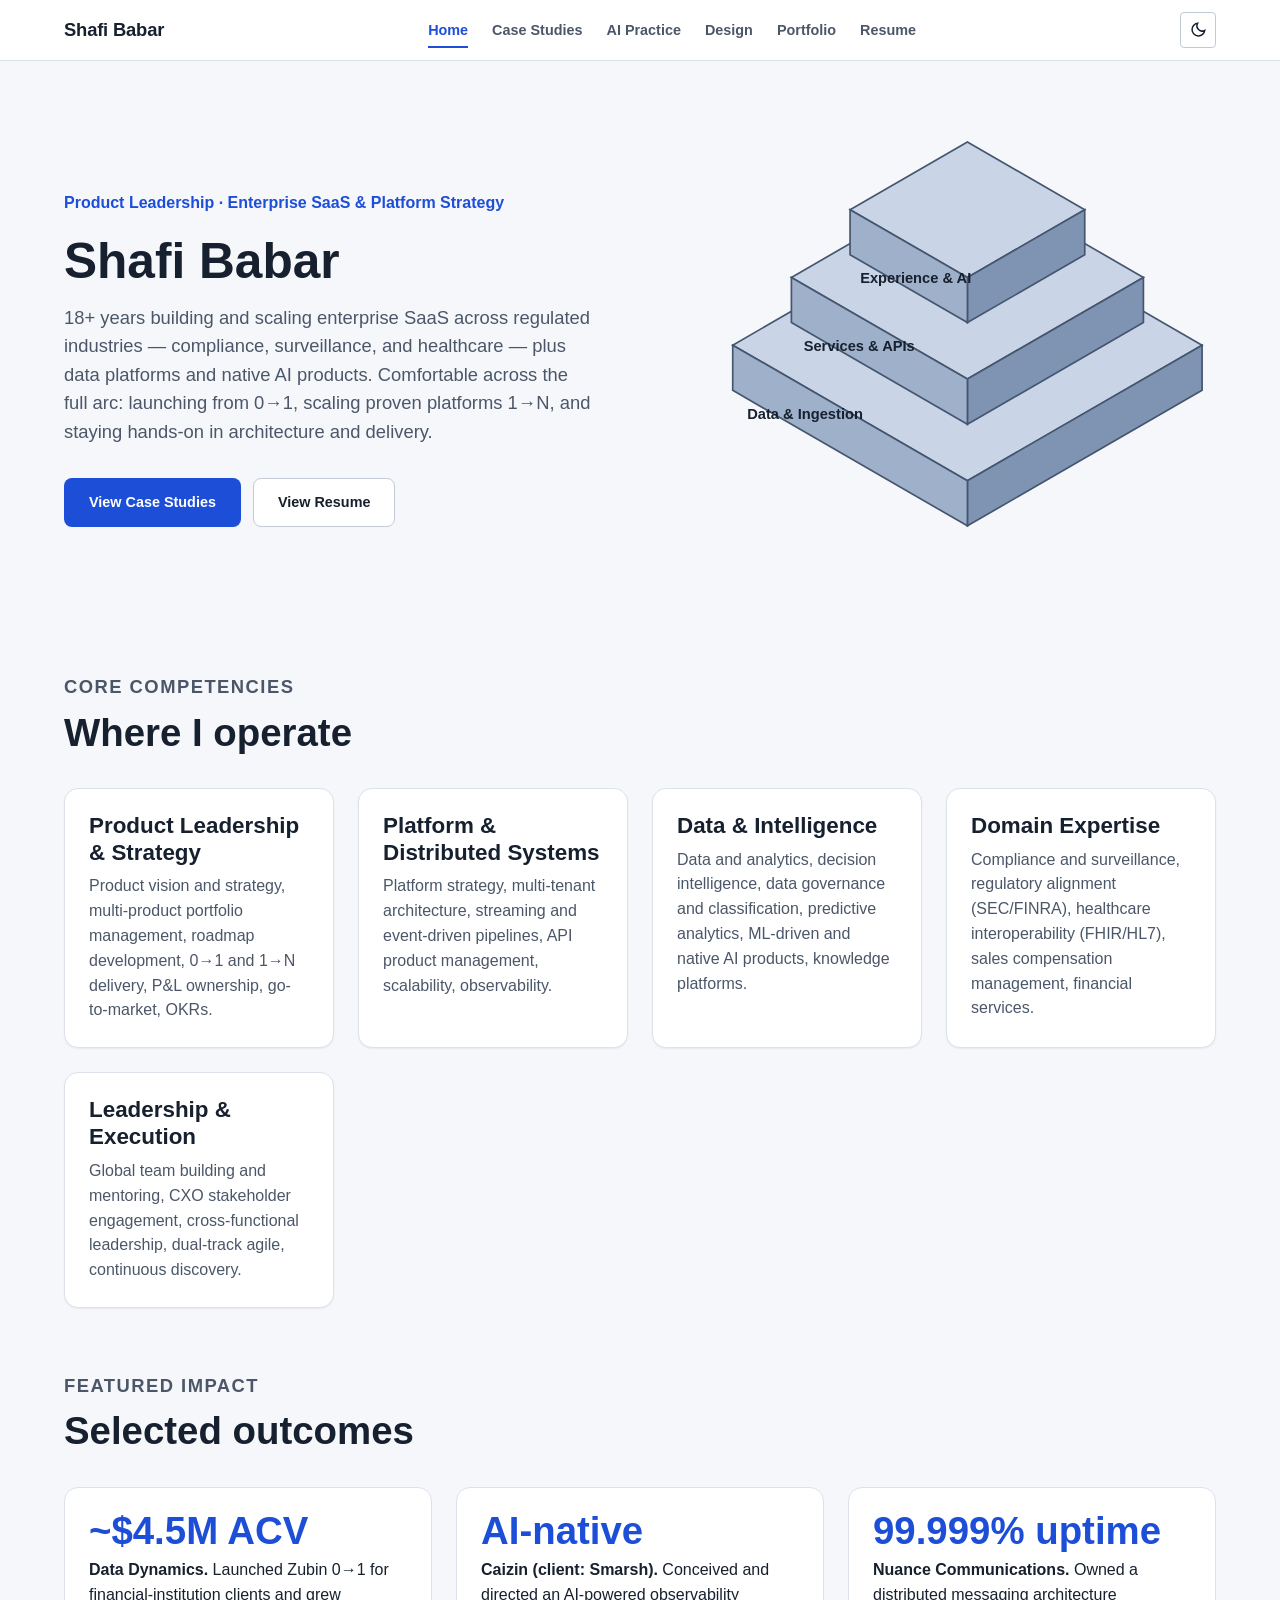
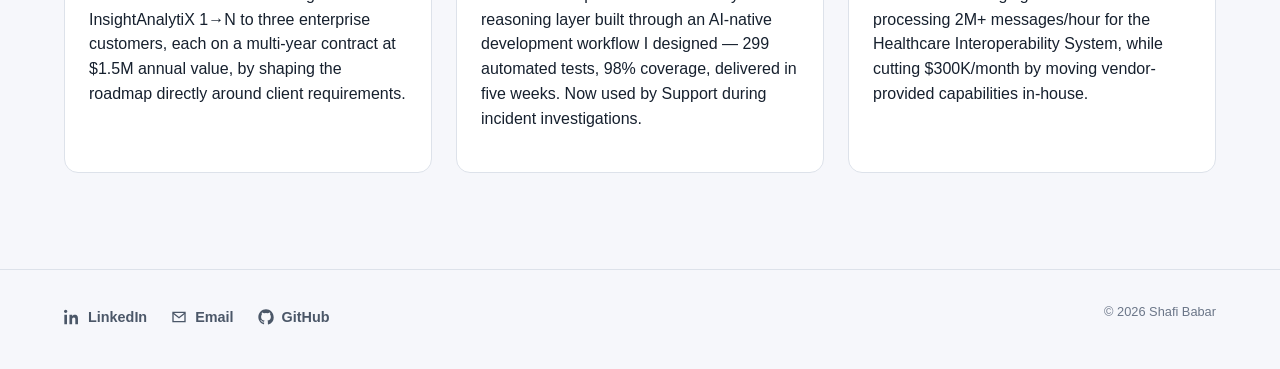
==== index.html @ 972bf708 "Add Phase 1: design system, isometric hero, Home, Resume Introduces the site's design tokens (light/" ====
<!DOCTYPE html>
<html lang="en">
<head>
<meta charset="UTF-8">
<meta name="viewport" content="width=device-width, initial-scale=1.0">
<title>Shafi Babar — Product Leadership, Enterprise SaaS &amp; Platform Strategy</title>
<meta name="description" content="Shafi Babar: product leader with 18+ years building and scaling enterprise SaaS across compliance, healthcare, and data platforms, including native AI product initiatives.">
<meta property="og:title" content="Shafi Babar — Product Leadership, Enterprise SaaS & Platform Strategy">
<meta property="og:description" content="18+ years building and scaling enterprise SaaS across regulated industries, data platforms, and native AI products.">
<meta property="og:type" content="website">
<link rel="icon" href="data:image/svg+xml,%3Csvg xmlns='http://www.w3.org/2000/svg' viewBox='0 0 32 32'%3E%3Cpolygon points='16,4 28,11 16,18 4,11' fill='%231d4ed8'/%3E%3Cpolygon points='4,17 16,24 16,31 4,24' fill='%231739a6'/%3E%3Cpolygon points='28,17 16,24 16,31 28,24' fill='%23163b8f'/%3E%3C/svg%3E">
<script>
(function(){try{var t=localStorage.getItem("theme");if(t){document.documentElement.setAttribute("data-theme",t);}}catch(e){}})();
</script>
<link rel="stylesheet" href="css/styles.css">
</head>
<body>
<a class="skip-link" href="#main">Skip to content</a>

<header class="site-header">
  <div class="container nav-bar">
    <a class="brand" href="index.html">Shafi Babar</a>
    <nav aria-label="Primary">
      <ul class="nav-links" data-nav-links>
        <li><a href="index.html">Home</a></li>
        <li><a href="pages/case-studies.html">Case Studies</a></li>
        <li><a href="pages/ai.html">AI Practice</a></li>
        <li><a href="pages/design.html">Design</a></li>
        <li><a href="pages/portfolio.html">Portfolio</a></li>
        <li><a href="pages/resume.html">Resume</a></li>
      </ul>
    </nav>
    <div class="nav-controls">
      <button type="button" class="theme-toggle" data-theme-toggle aria-pressed="false" aria-label="Toggle dark theme">
        <svg class="icon-moon" viewBox="0 0 24 24" fill="none" stroke="currentColor" stroke-width="2" aria-hidden="true"><path d="M21 12.5A8.5 8.5 0 1 1 11.5 3a7 7 0 0 0 9.5 9.5Z"/></svg>
        <svg class="icon-sun" viewBox="0 0 24 24" fill="none" stroke="currentColor" stroke-width="2" aria-hidden="true"><circle cx="12" cy="12" r="4"/><path d="M12 2v2M12 20v2M4.9 4.9l1.4 1.4M17.7 17.7l1.4 1.4M2 12h2M20 12h2M4.9 19.1l1.4-1.4M17.7 6.3l1.4-1.4"/></svg>
      </button>
      <button type="button" class="nav-toggle" data-nav-toggle aria-expanded="false" aria-controls="primary-nav" aria-label="Toggle navigation menu">
        <svg viewBox="0 0 24 24" width="20" height="20" fill="none" stroke="currentColor" stroke-width="2" aria-hidden="true"><path d="M3 6h18M3 12h18M3 18h18"/></svg>
      </button>
    </div>
  </div>
</header>

<main id="main">
  <section class="hero">
    <div class="container hero-grid">
      <div>
        <p class="hero-eyebrow">Product Leadership · Enterprise SaaS &amp; Platform Strategy</p>
        <h1>Shafi Babar</h1>
        <p class="hero-lede">18+ years building and scaling enterprise SaaS across regulated industries — compliance, surveillance, and healthcare — plus data platforms and native AI products. Comfortable across the full arc: launching from 0→1, scaling proven platforms 1→N, and staying hands-on in architecture and delivery.</p>
        <div class="btn-row">
          <a class="btn btn-primary" href="pages/case-studies.html">View Case Studies</a>
          <a class="btn btn-secondary" href="pages/resume.html">View Resume</a>
        </div>
      </div>
      <div data-iso-illustration>
        <svg class="iso-illustration" viewBox="-220 -115 440 365" role="img" aria-labelledby="hero-iso-title hero-iso-desc">
          <title id="hero-iso-title">Layered platform illustration</title>
          <desc id="hero-iso-desc">A conceptual three-layer platform stack: a data and ingestion layer at the base, a services and business-logic layer in the middle, and an experience and decision layer on top.</desc>

          <line class="iso-connector" x1="0" y1="40" x2="0" y2="60"></line>
          <line class="iso-connector" x1="0" y1="100" x2="0" y2="120"></line>

          <g class="iso-layer" tabindex="0" role="button" aria-label="Data and ingestion layer" data-desc="Data and ingestion — pipelines, storage, and governance that bring raw signals into the platform.">
            <polygon class="face face-top" points="0,-40 207.85,80 0,200 -207.85,80"></polygon>
            <polygon class="face face-right" points="207.85,120 0,240 0,200 207.85,80"></polygon>
            <polygon class="face face-left" points="-207.85,120 0,240 0,200 -207.85,80"></polygon>
            <text x="-195" y="145" text-anchor="start">Data &amp; Ingestion</text>
          </g>

          <g class="iso-layer" tabindex="0" role="button" aria-label="Services layer" data-desc="Domain services and APIs — the business logic, rules, and integrations that act on the data.">
            <polygon class="face face-top" points="0,-70 155.88,20 0,110 -155.88,20"></polygon>
            <polygon class="face face-right" points="155.88,60 0,150 0,110 155.88,20"></polygon>
            <polygon class="face face-left" points="-155.88,60 0,150 0,110 -155.88,20"></polygon>
            <text x="-145" y="85" text-anchor="start">Services &amp; APIs</text>
          </g>

          <g class="iso-layer" tabindex="0" role="button" aria-label="Experience and decision layer" data-desc="Experience and decision layer — dashboards, workflows, and AI-assisted reasoning surfaced to end users.">
            <polygon class="face face-top" points="0,-100 103.92,-40 0,20 -103.92,-40"></polygon>
            <polygon class="face face-right" points="103.92,0 0,60 0,20 103.92,-40"></polygon>
            <polygon class="face face-left" points="-103.92,0 0,60 0,20 -103.92,-40"></polygon>
            <text x="-95" y="25" text-anchor="start">Experience &amp; AI</text>
          </g>
        </svg>
        <p class="iso-caption" aria-live="polite"></p>
      </div>
    </div>
  </section>

  <section class="tight">
    <div class="container">
      <div class="section-heading reveal">
        <p class="eyebrow">Core Competencies</p>
        <h2>Where I operate</h2>
      </div>
      <div class="grid grid-3">
        <article class="card reveal">
          <h3>Product Leadership &amp; Strategy</h3>
          <p>Product vision and strategy, multi-product portfolio management, roadmap development, 0→1 and 1→N delivery, P&amp;L ownership, go-to-market, OKRs.</p>
        </article>
        <article class="card reveal">
          <h3>Platform &amp; Distributed Systems</h3>
          <p>Platform strategy, multi-tenant architecture, streaming and event-driven pipelines, API product management, scalability, observability.</p>
        </article>
        <article class="card reveal">
          <h3>Data &amp; Intelligence</h3>
          <p>Data and analytics, decision intelligence, data governance and classification, predictive analytics, ML-driven and native AI products, knowledge platforms.</p>
        </article>
        <article class="card reveal">
          <h3>Domain Expertise</h3>
          <p>Compliance and surveillance, regulatory alignment (SEC/FINRA), healthcare interoperability (FHIR/HL7), sales compensation management, financial services.</p>
        </article>
        <article class="card reveal">
          <h3>Leadership &amp; Execution</h3>
          <p>Global team building and mentoring, CXO stakeholder engagement, cross-functional leadership, dual-track agile, continuous discovery.</p>
        </article>
      </div>
    </div>
  </section>

  <section class="tight">
    <div class="container">
      <div class="section-heading reveal">
        <p class="eyebrow">Featured Impact</p>
        <h2>Selected outcomes</h2>
      </div>
      <div class="grid grid-3">
        <article class="stat-card reveal">
          <span class="stat-value">~$4.5M ACV</span>
          <p><strong>Data Dynamics.</strong> Launched Zubin 0→1 for financial-institution clients and grew InsightAnalytiX 1→N to three enterprise customers, each on a multi-year contract at $1.5M annual value, by shaping the roadmap directly around client requirements.</p>
        </article>
        <article class="stat-card reveal">
          <span class="stat-value">AI-native</span>
          <p><strong>Caizin (client: Smarsh).</strong> Conceived and directed an AI-powered observability reasoning layer built through an AI-native development workflow I designed — 299 automated tests, 98% coverage, delivered in five weeks. Now used by Support during incident investigations.</p>
        </article>
        <article class="stat-card reveal">
          <span class="stat-value">99.999% uptime</span>
          <p><strong>Nuance Communications.</strong> Owned a distributed messaging architecture processing 2M+ messages/hour for the Healthcare Interoperability System, while cutting $300K/month by moving vendor-provided capabilities in-house.</p>
        </article>
      </div>
    </div>
  </section>
</main>

<footer class="site-footer">
  <div class="container footer-inner">
    <ul class="footer-links">
      <li><a href="https://linkedin.com/in/shafibabar"><svg viewBox="0 0 24 24" fill="currentColor" aria-hidden="true"><path d="M4.98 3.5C4.98 4.88 3.87 6 2.5 6S0 4.88 0 3.5 1.12 1 2.5 1s2.48 1.12 2.48 2.5zM.5 8.75h4V23h-4V8.75zM8.5 8.75h3.83v1.95h.05c.53-1 1.84-2.06 3.79-2.06 4.05 0 4.8 2.67 4.8 6.14V23h-4v-6.7c0-1.6-.03-3.66-2.23-3.66-2.23 0-2.57 1.74-2.57 3.54V23h-4V8.75z"/></svg>LinkedIn</a></li>
      <li><a href="mailto:shafi.babar.work@gmail.com"><svg viewBox="0 0 24 24" fill="none" stroke="currentColor" stroke-width="2" aria-hidden="true"><path d="M3 5h18v14H3z"/><path d="m3 6 9 7 9-7"/></svg>Email</a></li>
      <li><a href="https://github.com/shafibabar"><svg viewBox="0 0 24 24" fill="currentColor" aria-hidden="true"><path d="M12 .5C5.73.5.5 5.73.5 12c0 5.1 3.29 9.4 7.86 10.93.58.1.79-.25.79-.56 0-.27-.01-1.16-.02-2.11-3.2.7-3.88-1.35-3.88-1.35-.52-1.33-1.28-1.68-1.28-1.68-1.04-.72.08-.7.08-.7 1.16.08 1.77 1.19 1.77 1.19 1.03 1.77 2.7 1.26 3.36.96.1-.75.4-1.26.73-1.55-2.55-.29-5.24-1.28-5.24-5.68 0-1.25.45-2.28 1.18-3.08-.12-.29-.51-1.46.11-3.04 0 0 .96-.31 3.15 1.18a10.9 10.9 0 0 1 5.74 0c2.19-1.49 3.15-1.18 3.15-1.18.62 1.58.23 2.75.11 3.04.74.8 1.18 1.83 1.18 3.08 0 4.41-2.69 5.38-5.25 5.67.41.36.78 1.08.78 2.17 0 1.57-.01 2.83-.01 3.22 0 .31.21.67.8.56A10.51 10.51 0 0 0 23.5 12c0-6.27-5.23-11.5-11.5-11.5z"/></svg>GitHub</a></li>
    </ul>
    <p class="footer-meta">© 2026 Shafi Babar</p>
  </div>
</footer>

<script src="js/main.js" defer></script>
<script src="js/visuals.js" defer></script>
</body>
</html>
---- css/styles.css ----
/* ==========================================================================
   Design tokens
   ========================================================================== */
:root {
  /* Type scale (modular, ~1.25) */
  --font-sans: -apple-system, BlinkMacSystemFont, "Segoe UI", Roboto, "Helvetica Neue", Arial, sans-serif;
  --font-mono: ui-monospace, SFMono-Regular, Menlo, Consolas, "Liberation Mono", monospace;
  --text-xs: 0.8rem;
  --text-sm: 0.9rem;
  --text-base: 1rem;
  --text-md: 1.15rem;
  --text-lg: 1.4rem;
  --text-xl: 1.85rem;
  --text-2xl: 2.4rem;
  --text-3xl: 3.1rem;
  --leading-tight: 1.2;
  --leading-normal: 1.55;
  --leading-relaxed: 1.7;

  /* Spacing scale */
  --space-1: 0.25rem;
  --space-2: 0.5rem;
  --space-3: 0.75rem;
  --space-4: 1rem;
  --space-5: 1.5rem;
  --space-6: 2rem;
  --space-7: 3rem;
  --space-8: 4rem;
  --space-9: 6rem;

  --radius-sm: 4px;
  --radius-md: 8px;
  --radius-lg: 14px;

  --shadow-sm: 0 1px 2px rgba(15, 23, 42, 0.06);
  --shadow-md: 0 4px 16px rgba(15, 23, 42, 0.08);
  --shadow-lg: 0 12px 32px rgba(15, 23, 42, 0.12);

  --transition-fast: 150ms ease;
  --transition-normal: 220ms ease;

  --content-max: 1200px;
  --prose-max: 70ch;

  /* Light theme (default) */
  --color-bg: #f6f7fb;
  --color-surface: #ffffff;
  --color-surface-raised: #ffffff;
  --color-text: #16202e;
  --color-text-muted: #4b5768;
  --color-text-faint: #6b7688;
  --color-border: #dde2ea;
  --color-border-strong: #c3cad6;
  --color-accent: #1d4ed8;
  --color-accent-hover: #1739a6;
  --color-accent-contrast: #ffffff;
  --color-accent-soft: #e8edfc;
  --color-focus: #1d4ed8;
  --color-tag-bg: #eef1f7;
  --color-tag-text: #364052;
  --color-callout-bg: #eef4ff;
  --color-callout-border: #b9cdf7;

  --iso-top: #c9d4e6;
  --iso-left: #9fb0cb;
  --iso-right: #7f93b3;
  --iso-stroke: #45566f;
  --iso-accent: #1d4ed8;
}

@media (prefers-color-scheme: dark) {
  :root:not([data-theme="light"]) {
    --color-bg: #0e1420;
    --color-surface: #151d2c;
    --color-surface-raised: #1a2436;
    --color-text: #e7ebf3;
    --color-text-muted: #aab4c8;
    --color-text-faint: #8792a8;
    --color-border: #2a3550;
    --color-border-strong: #3a4768;
    --color-accent: #6b93f5;
    --color-accent-hover: #8faaf7;
    --color-accent-contrast: #0e1420;
    --color-accent-soft: #1c2740;
    --color-focus: #8faaf7;
    --color-tag-bg: #202b42;
    --color-tag-text: #c4cee2;
    --color-callout-bg: #17233d;
    --color-callout-border: #33477a;

    --iso-top: #2d3a5c;
    --iso-left: #212c47;
    --iso-right: #19233a;
    --iso-stroke: #8fa3c7;
    --iso-accent: #6b93f5;
  }
}

:root[data-theme="dark"] {
  --color-bg: #0e1420;
  --color-surface: #151d2c;
  --color-surface-raised: #1a2436;
  --color-text: #e7ebf3;
  --color-text-muted: #aab4c8;
  --color-text-faint: #8792a8;
  --color-border: #2a3550;
  --color-border-strong: #3a4768;
  --color-accent: #6b93f5;
  --color-accent-hover: #8faaf7;
  --color-accent-contrast: #0e1420;
  --color-accent-soft: #1c2740;
  --color-focus: #8faaf7;
  --color-tag-bg: #202b42;
  --color-tag-text: #c4cee2;
  --color-callout-bg: #17233d;
  --color-callout-border: #33477a;

  --iso-top: #2d3a5c;
  --iso-left: #212c47;
  --iso-right: #19233a;
  --iso-stroke: #8fa3c7;
  --iso-accent: #6b93f5;
}

/* ==========================================================================
   Reset / base
   ========================================================================== */
*, *::before, *::after { box-sizing: border-box; }
html { -webkit-text-size-adjust: 100%; }
body {
  margin: 0;
  background: var(--color-bg);
  color: var(--color-text);
  font-family: var(--font-sans);
  font-size: var(--text-base);
  line-height: var(--leading-normal);
  transition: background-color var(--transition-normal), color var(--transition-normal);
}
img { max-width: 100%; display: block; }
a { color: var(--color-accent); }
a:hover { color: var(--color-accent-hover); }
h1, h2, h3, h4 { line-height: var(--leading-tight); margin: 0 0 var(--space-4); }
h1 { font-size: var(--text-3xl); }
h2 { font-size: var(--text-2xl); }
h3 { font-size: var(--text-lg); }
h4 { font-size: var(--text-md); }
p { margin: 0 0 var(--space-4); }
ul, ol { margin: 0 0 var(--space-4); padding-left: 1.25em; }
button { font-family: inherit; }

:focus-visible {
  outline: 3px solid var(--color-focus);
  outline-offset: 2px;
  border-radius: var(--radius-sm);
}

@media (prefers-reduced-motion: reduce) {
  *, *::before, *::after {
    animation-duration: 0.001ms !important;
    animation-iteration-count: 1 !important;
    transition-duration: 0.001ms !important;
    scroll-behavior: auto !important;
  }
}
html { scroll-behavior: smooth; }

.visually-hidden {
  position: absolute;
  width: 1px; height: 1px;
  padding: 0; margin: -1px;
  overflow: hidden;
  clip: rect(0, 0, 0, 0);
  white-space: nowrap;
  border: 0;
}

.skip-link {
  position: absolute;
  top: -50px;
  left: var(--space-4);
  background: var(--color-accent);
  color: var(--color-accent-contrast);
  padding: var(--space-2) var(--space-4);
  border-radius: var(--radius-sm);
  z-index: 100;
  transition: top var(--transition-fast);
}
.skip-link:focus { top: var(--space-3); }

/* ==========================================================================
   Layout
   ========================================================================== */
.container {
  max-width: var(--content-max);
  margin-inline: auto;
  padding-inline: var(--space-5);
}
.prose { max-width: var(--prose-max); }
section { padding-block: var(--space-8); }
section.tight { padding-block: var(--space-6); }

.grid { display: grid; gap: var(--space-5); }
.grid-2 { grid-template-columns: repeat(auto-fit, minmax(260px, 1fr)); }
.grid-3 { grid-template-columns: repeat(auto-fit, minmax(220px, 1fr)); }

.section-heading { max-width: var(--prose-max); margin-bottom: var(--space-6); }
.section-heading p { color: var(--color-text-muted); font-size: var(--text-md); }
.eyebrow {
  text-transform: uppercase;
  letter-spacing: 0.08em;
  font-size: var(--text-xs);
  font-weight: 700;
  color: var(--color-accent);
  margin: 0 0 var(--space-2);
}

/* ==========================================================================
   Header / nav
   ========================================================================== */
.site-header {
  position: sticky;
  top: 0;
  z-index: 50;
  background: color-mix(in srgb, var(--color-surface) 92%, transparent);
  backdrop-filter: blur(8px);
  border-bottom: 1px solid var(--color-border);
}
.nav-bar {
  display: flex;
  align-items: center;
  justify-content: space-between;
  padding-block: var(--space-3);
}
.brand {
  font-weight: 700;
  font-size: var(--text-md);
  color: var(--color-text);
  text-decoration: none;
  letter-spacing: -0.01em;
}
.brand:hover { color: var(--color-text); }
.nav-controls { display: flex; align-items: center; gap: var(--space-3); }

.nav-links {
  display: flex;
  gap: var(--space-5);
  list-style: none;
  margin: 0;
  padding: 0;
}
.nav-links a {
  color: var(--color-text-muted);
  text-decoration: none;
  font-size: var(--text-sm);
  font-weight: 600;
  padding-block: var(--space-2);
  border-bottom: 2px solid transparent;
  transition: color var(--transition-fast), border-color var(--transition-fast);
}
.nav-links a:hover { color: var(--color-text); }
.nav-links a[aria-current="page"] {
  color: var(--color-accent);
  border-bottom-color: var(--color-accent);
}

.nav-toggle {
  display: none;
  background: none;
  border: 1px solid var(--color-border-strong);
  border-radius: var(--radius-sm);
  padding: var(--space-2);
  cursor: pointer;
  color: var(--color-text);
}
.theme-toggle {
  background: none;
  border: 1px solid var(--color-border-strong);
  border-radius: var(--radius-sm);
  padding: var(--space-2);
  cursor: pointer;
  color: var(--color-text);
  display: inline-flex;
  align-items: center;
  justify-content: center;
  transition: background-color var(--transition-fast), border-color var(--transition-fast);
}
.theme-toggle:hover { background: var(--color-tag-bg); }
.theme-toggle svg { width: 18px; height: 18px; }
.theme-toggle .icon-sun { display: none; }
:root[data-theme="dark"] .theme-toggle .icon-moon { display: none; }
:root[data-theme="dark"] .theme-toggle .icon-sun { display: block; }
@media (prefers-color-scheme: dark) {
  :root:not([data-theme="light"]) .theme-toggle .icon-moon { display: none; }
  :root:not([data-theme="light"]) .theme-toggle .icon-sun { display: block; }
}

@media (max-width: 768px) {
  .nav-toggle { display: inline-flex; align-items: center; justify-content: center; }
  .nav-links {
    position: absolute;
    inset-inline: 0;
    top: 100%;
    flex-direction: column;
    background: var(--color-surface);
    border-bottom: 1px solid var(--color-border);
    padding: var(--space-4) var(--space-5);
    gap: var(--space-3);
    display: none;
  }
  .nav-links.is-open { display: flex; }
}

/* ==========================================================================
   Buttons
   ========================================================================== */
.btn {
  display: inline-flex;
  align-items: center;
  gap: var(--space-2);
  padding: var(--space-3) var(--space-5);
  border-radius: var(--radius-md);
  font-weight: 600;
  font-size: var(--text-sm);
  text-decoration: none;
  border: 1px solid transparent;
  cursor: pointer;
  transition: background-color var(--transition-fast), border-color var(--transition-fast), transform var(--transition-fast), box-shadow var(--transition-fast);
}
.btn:hover { transform: translateY(-1px); }
.btn-primary {
  background: var(--color-accent);
  color: var(--color-accent-contrast);
}
.btn-primary:hover { background: var(--color-accent-hover); color: var(--color-accent-contrast); box-shadow: var(--shadow-md); }
.btn-secondary {
  background: var(--color-surface);
  color: var(--color-text);
  border-color: var(--color-border-strong);
}
.btn-secondary:hover { background: var(--color-tag-bg); color: var(--color-text); }
.btn-row { display: flex; flex-wrap: wrap; gap: var(--space-3); }

/* ==========================================================================
   Cards, tags, callouts
   ========================================================================== */
.card {
  background: var(--color-surface);
  border: 1px solid var(--color-border);
  border-radius: var(--radius-lg);
  padding: var(--space-5);
  box-shadow: var(--shadow-sm);
  transition: transform var(--transition-normal), box-shadow var(--transition-normal), border-color var(--transition-normal);
}
.card:hover, .card:focus-within {
  transform: translateY(-3px);
  box-shadow: var(--shadow-lg);
  border-color: var(--color-border-strong);
}
.card h3 { margin-bottom: var(--space-2); }
.card p { color: var(--color-text-muted); margin-bottom: 0; }

.tag-row { display: flex; flex-wrap: wrap; gap: var(--space-2); margin-block: var(--space-3); }
.tag {
  display: inline-block;
  background: var(--color-tag-bg);
  color: var(--color-tag-text);
  font-size: var(--text-xs);
  font-weight: 600;
  padding: var(--space-1) var(--space-3);
  border-radius: 999px;
}

.callout {
  background: var(--color-callout-bg);
  border: 1px solid var(--color-callout-border);
  border-left: 4px solid var(--color-accent);
  border-radius: var(--radius-md);
  padding: var(--space-4) var(--space-5);
  margin-block: var(--space-5);
}
.callout p:last-child { margin-bottom: 0; }

.content-slot {
  border: 2px dashed var(--color-border-strong);
  border-radius: var(--radius-md);
  padding: var(--space-5);
  color: var(--color-text-faint);
  font-size: var(--text-sm);
  background: var(--color-tag-bg);
}
.content-slot strong { color: var(--color-text-muted); }

.stat-card {
  background: var(--color-surface);
  border: 1px solid var(--color-border);
  border-radius: var(--radius-lg);
  padding: var(--space-5);
  text-align: left;
}
.stat-card .stat-value {
  font-size: var(--text-2xl);
  font-weight: 800;
  color: var(--color-accent);
  display: block;
  line-height: 1;
  margin-bottom: var(--space-2);
}
.stat-card .stat-label { color: var(--color-text-muted); font-size: var(--text-sm); }

/* ==========================================================================
   Footer
   ========================================================================== */
.site-footer {
  border-top: 1px solid var(--color-border);
  padding-block: var(--space-6);
  margin-top: var(--space-8);
}
.footer-inner {
  display: flex;
  flex-wrap: wrap;
  justify-content: space-between;
  align-items: center;
  gap: var(--space-4);
}
.footer-links { display: flex; gap: var(--space-5); list-style: none; margin: 0; padding: 0; }
.footer-links a {
  color: var(--color-text-muted);
  text-decoration: none;
  font-size: var(--text-sm);
  font-weight: 600;
  display: inline-flex;
  align-items: center;
  gap: var(--space-2);
}
.footer-links a:hover { color: var(--color-accent); }
.footer-links svg { width: 16px; height: 16px; }
.footer-meta { color: var(--color-text-faint); font-size: var(--text-xs); }

/* ==========================================================================
   Isometric illustrations
   ========================================================================== */
.iso-illustration { width: 100%; height: auto; }
.iso-layer { cursor: pointer; transition: transform var(--transition-normal); }
.iso-layer .face { transition: filter var(--transition-normal), opacity var(--transition-normal); }
.iso-layer .face-top { fill: var(--iso-top); stroke: var(--iso-stroke); stroke-width: 1.5; }
.iso-layer .face-left { fill: var(--iso-left); stroke: var(--iso-stroke); stroke-width: 1.5; }
.iso-layer .face-right { fill: var(--iso-right); stroke: var(--iso-stroke); stroke-width: 1.5; }
.iso-layer text {
  fill: var(--color-text);
  font-family: var(--font-sans);
  font-size: 13px;
  font-weight: 700;
}
.iso-layer.is-active { transform: translateY(-6px); }
.iso-layer.is-active .face { filter: brightness(1.08); }
.iso-layer:focus { outline: none; }
.iso-layer:focus .face-top { stroke: var(--color-focus); stroke-width: 2.5; }
@media (prefers-reduced-motion: reduce) {
  .iso-layer { transition: none; }
  .iso-layer.is-active { transform: none; }
}
.iso-caption {
  min-height: 1.4em;
  color: var(--color-text-muted);
  font-size: var(--text-sm);
  margin-top: var(--space-3);
}
.iso-connector { stroke: var(--iso-stroke); stroke-width: 2; opacity: 0.6; }

/* ==========================================================================
   Scroll reveal
   ========================================================================== */
.reveal {
  opacity: 0;
  transform: translateY(14px);
  transition: opacity 500ms ease, transform 500ms ease;
}
.reveal.is-visible { opacity: 1; transform: none; }
@media (prefers-reduced-motion: reduce) {
  .reveal { opacity: 1; transform: none; transition: none; }
}

/* ==========================================================================
   Hero
   ========================================================================== */
.hero {
  padding-block: var(--space-8) var(--space-7);
}
.hero-grid {
  display: grid;
  grid-template-columns: 1.1fr 0.9fr;
  gap: var(--space-7);
  align-items: center;
}
.hero-eyebrow { color: var(--color-accent); font-weight: 700; }
.hero h1 { margin-bottom: var(--space-3); }
.hero-lede { font-size: var(--text-md); color: var(--color-text-muted); max-width: 52ch; margin-bottom: var(--space-6); }
@media (max-width: 900px) {
  .hero-grid { grid-template-columns: 1fr; }
}

/* ==========================================================================
   Utility page sections
   ========================================================================== */
.page-hero {
  padding-block: var(--space-7) var(--space-6);
  border-bottom: 1px solid var(--color-border);
}
.timeline { list-style: none; margin: 0; padding: 0; border-left: 2px solid var(--color-border-strong); }
.timeline li { position: relative; padding-left: var(--space-5); padding-bottom: var(--space-6); }
.timeline li::before {
  content: "";
  position: absolute;
  left: -6px; top: 4px;
  width: 10px; height: 10px;
  border-radius: 50%;
  background: var(--color-accent);
}

table {
  width: 100%;
  border-collapse: collapse;
  font-size: var(--text-sm);
}
th, td { text-align: left; padding: var(--space-3); border-bottom: 1px solid var(--color-border); }
th { color: var(--color-text-muted); font-weight: 700; }

/* ==========================================================================
   Diagram component (draw.io)
   ========================================================================== */
.diagram { margin-block: var(--space-6); }
.diagram-canvas {
  background: #ffffff;
  border: 1px solid var(--color-border-strong);
  border-radius: var(--radius-md);
  overflow: hidden;
  position: relative;
}
.diagram-canvas img { width: 100%; height: auto; display: block; }
.diagram-canvas.is-upgraded img { position: absolute; opacity: 0; pointer-events: none; }
.diagram figcaption { margin-top: var(--space-3); font-size: var(--text-sm); color: var(--color-text-muted); }
.diagram-text { margin-top: var(--space-2); font-size: var(--text-sm); }
.diagram-text summary { cursor: pointer; font-weight: 600; color: var(--color-accent); }
.diagram-links { font-size: var(--text-xs); margin-top: var(--space-2); }
@media print {
  .diagram-canvas.is-upgraded img { position: static; opacity: 1; }
  .diagram-canvas .drawio-viewer { display: none; }
}

/* ==========================================================================
   Resume-specific (screen)
   ========================================================================== */
.resume-header { display: flex; flex-wrap: wrap; justify-content: space-between; gap: var(--space-4); align-items: flex-start; }
.resume-contact { list-style: none; margin: 0; padding: 0; display: flex; flex-wrap: wrap; gap: var(--space-4); font-size: var(--text-sm); color: var(--color-text-muted); }
.resume-role { margin-bottom: var(--space-7); page-break-inside: avoid; break-inside: avoid; }
.resume-role-header { display: flex; flex-wrap: wrap; justify-content: space-between; gap: var(--space-3); align-items: baseline; }
.resume-role-header h3 { margin-bottom: 0; }
.resume-dates { color: var(--color-text-faint); font-size: var(--text-sm); white-space: nowrap; }
.resume-role .role-context { color: var(--color-text-muted); font-style: italic; margin-block: var(--space-2) var(--space-3); }
.skills-grid { display: grid; grid-template-columns: repeat(auto-fit, minmax(220px, 1fr)); gap: var(--space-4); }
.skills-grid h4 { margin-bottom: var(--space-2); }
.skills-grid p { color: var(--color-text-muted); font-size: var(--text-sm); margin-bottom: 0; }

@media print {
  .site-header, .site-footer, .no-print { display: none !important; }
  body { background: #ffffff; color: #000000; font-size: 11pt; }
  .container { max-width: 100%; padding: 0; }
  a { color: #000000; text-decoration: none; }
  a[href^="http"]::after, a[href^="mailto"]::after {
    content: " (" attr(href) ")";
    font-size: 9pt;
    color: #333333;
  }
  .resume-role { break-inside: avoid; }
  section { padding-block: var(--space-3); }
  .card, .stat-card { box-shadow: none; border-color: #999999; }
}

/* ==========================================================================
   Responsive base checks
   ========================================================================== */
@media (max-width: 360px) {
  .container { padding-inline: var(--space-4); }
  h1 { font-size: var(--text-xl); }
}
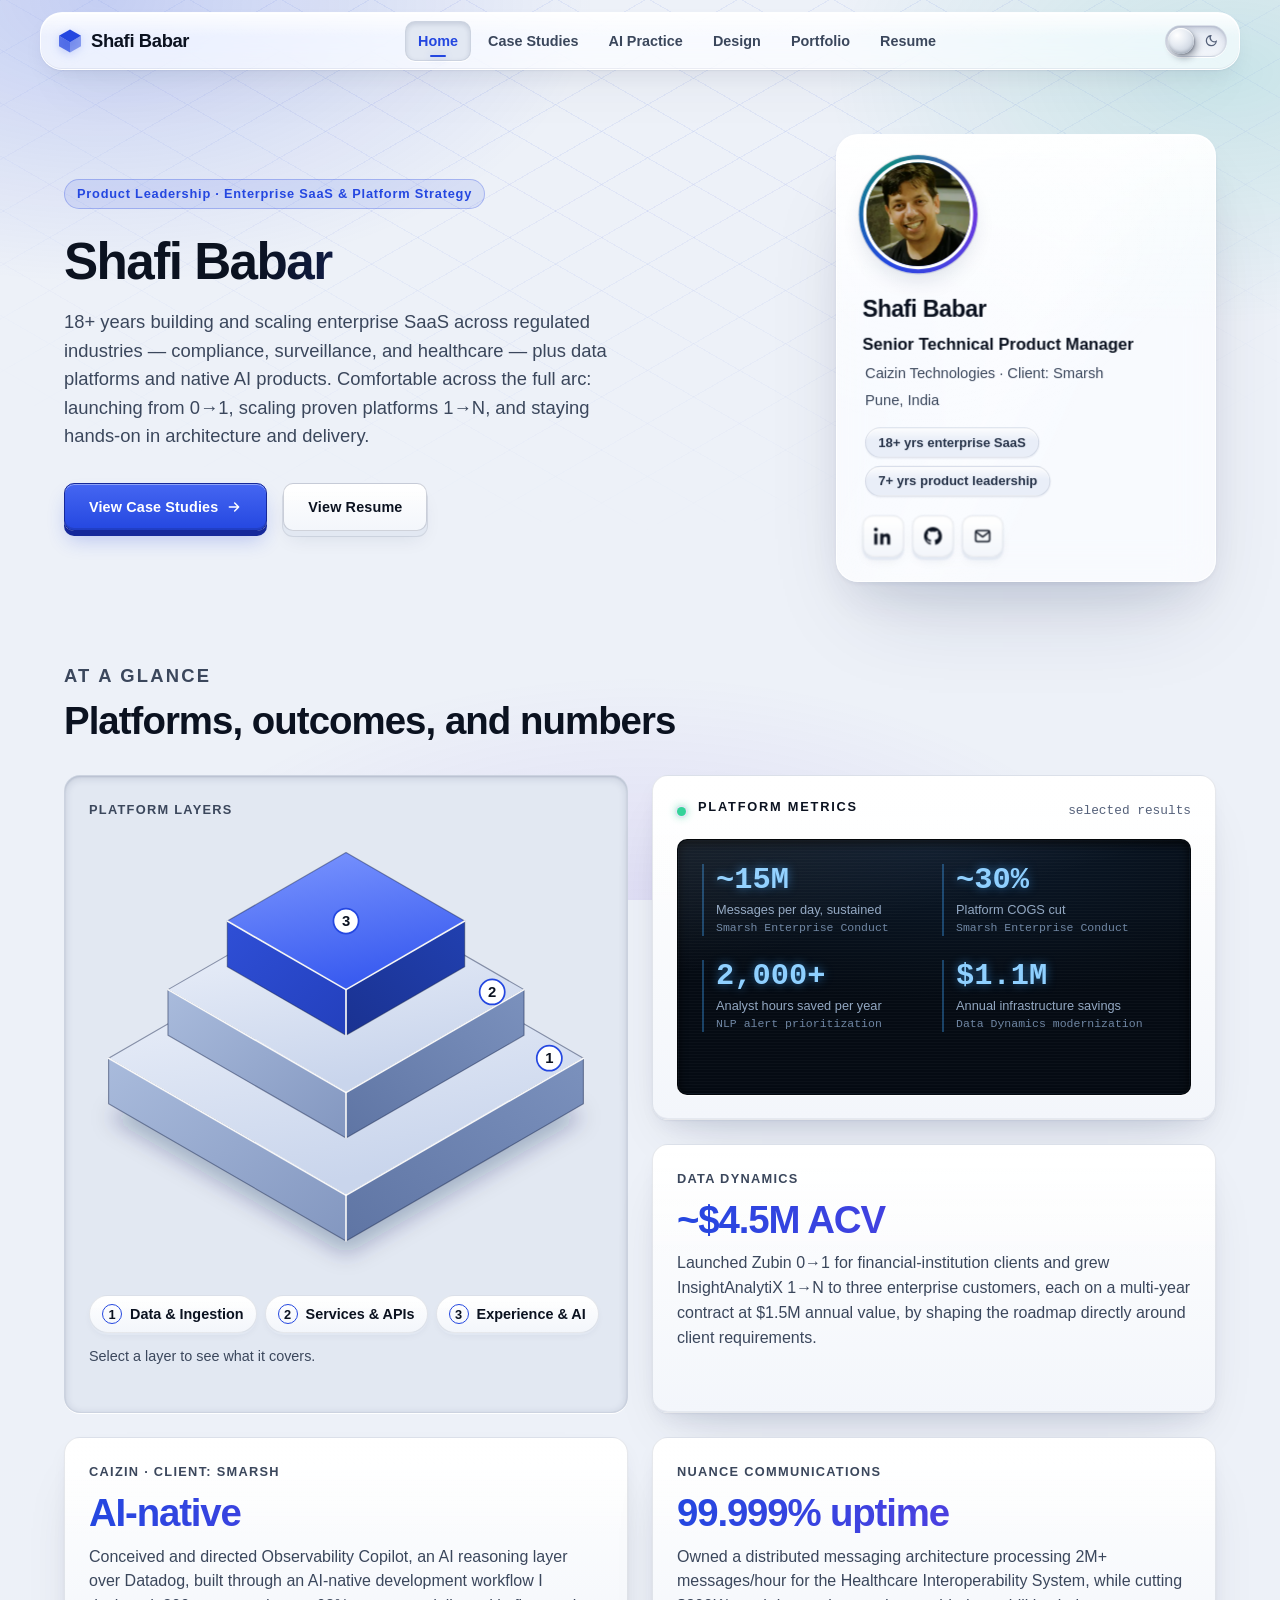
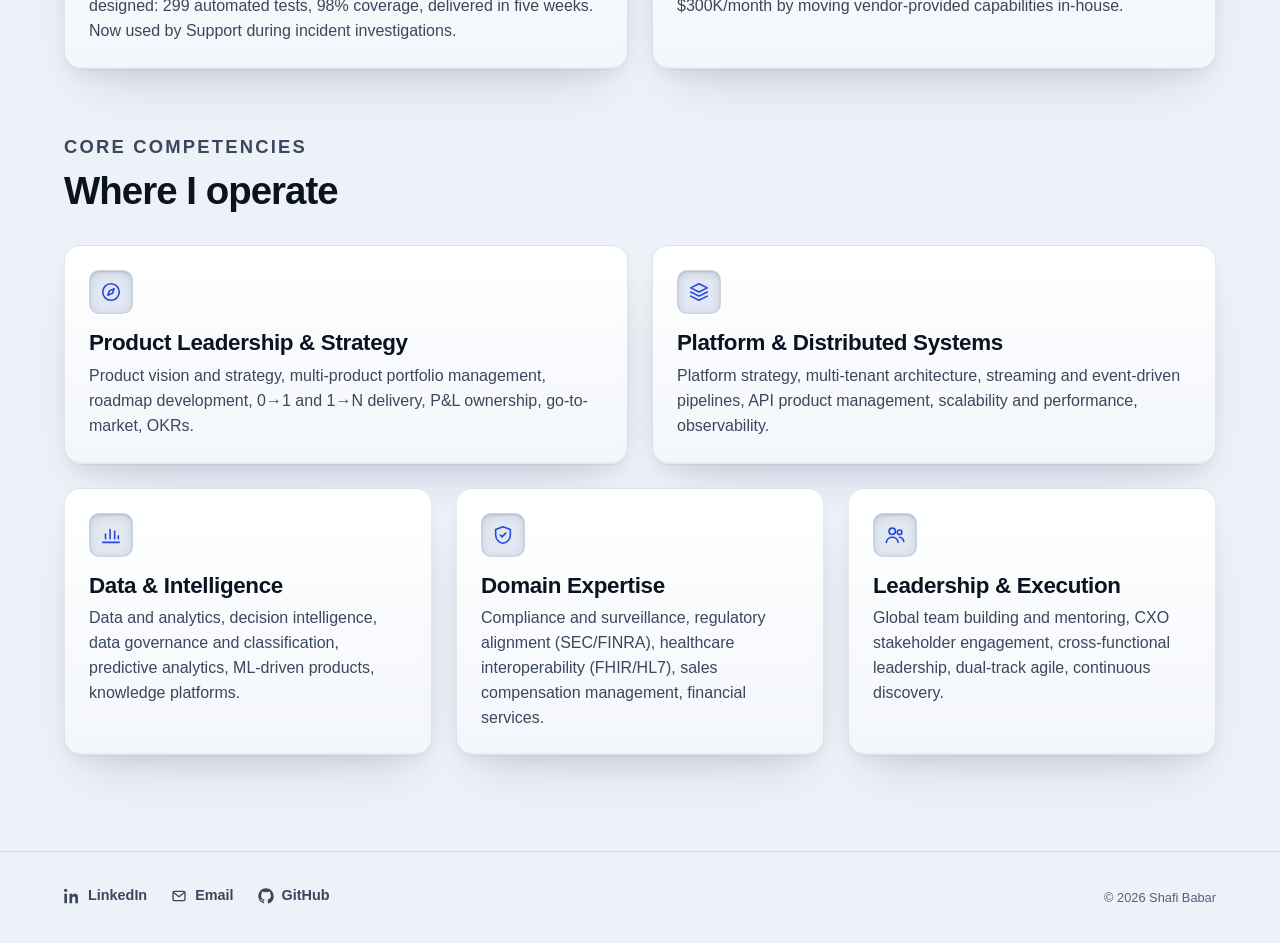
==== commit 7b8032e5: "Visual upgrade wave 1: glossy depth system, dock nav, tilt profile card Replaces the flat theme with" ====
--- a/index.html
+++ b/index.html
@@ -8,9 +8,10 @@
 <meta property="og:title" content="Shafi Babar — Product Leadership, Enterprise SaaS & Platform Strategy">
 <meta property="og:description" content="18+ years building and scaling enterprise SaaS across regulated industries, data platforms, and native AI products.">
 <meta property="og:type" content="website">
-<link rel="icon" href="data:image/svg+xml,%3Csvg xmlns='http://www.w3.org/2000/svg' viewBox='0 0 32 32'%3E%3Cpolygon points='16,4 28,11 16,18 4,11' fill='%231d4ed8'/%3E%3Cpolygon points='4,17 16,24 16,31 4,24' fill='%231739a6'/%3E%3Cpolygon points='28,17 16,24 16,31 28,24' fill='%23163b8f'/%3E%3C/svg%3E">
+<meta property="og:image" content="assets/profile.jpg">
+<link rel="icon" href="data:image/svg+xml,%3Csvg xmlns='http://www.w3.org/2000/svg' viewBox='0 0 32 32'%3E%3Cpolygon points='16,3 29,10.5 16,18 3,10.5' fill='%234566f2'/%3E%3Cpolygon points='3,10.5 16,18 16,30 3,22.5' fill='%232447e0'/%3E%3Cpolygon points='29,10.5 16,18 16,30 29,22.5' fill='%2315289a'/%3E%3C/svg%3E">
 <script>
-(function(){try{var t=localStorage.getItem("theme");if(t){document.documentElement.setAttribute("data-theme",t);}}catch(e){}})();
+(function(){var d=document.documentElement,t;d.className+=" js";try{t=localStorage.getItem("theme")}catch(e){}if(t!=="light"&&t!=="dark")t=matchMedia("(prefers-color-scheme: dark)").matches?"dark":"light";d.setAttribute("data-theme",t)})();
 </script>
 <link rel="stylesheet" href="css/styles.css">
 </head>
@@ -18,10 +19,13 @@
 <a class="skip-link" href="#main">Skip to content</a>
 
 <header class="site-header">
-  <div class="container nav-bar">
-    <a class="brand" href="index.html">Shafi Babar</a>
+  <div class="dock surface-glass">
+    <a class="brand" href="index.html">
+      <svg viewBox="0 0 26 26" aria-hidden="true"><polygon points="13,1.5 24,7.85 13,14.2 2,7.85" fill="currentColor"/><polygon points="2,7.85 13,14.2 13,24.5 2,18.15" fill="currentColor" opacity=".72"/><polygon points="24,7.85 13,14.2 13,24.5 24,18.15" fill="currentColor" opacity=".48"/></svg>
+      Shafi Babar
+    </a>
     <nav aria-label="Primary">
-      <ul class="nav-links" data-nav-links>
+      <ul class="nav-links" id="primary-nav" data-nav-links>
         <li><a href="index.html">Home</a></li>
         <li><a href="pages/case-studies.html">Case Studies</a></li>
         <li><a href="pages/ai.html">AI Practice</a></li>
@@ -31,12 +35,15 @@
       </ul>
     </nav>
     <div class="nav-controls">
-      <button type="button" class="theme-toggle" data-theme-toggle aria-pressed="false" aria-label="Toggle dark theme">
-        <svg class="icon-moon" viewBox="0 0 24 24" fill="none" stroke="currentColor" stroke-width="2" aria-hidden="true"><path d="M21 12.5A8.5 8.5 0 1 1 11.5 3a7 7 0 0 0 9.5 9.5Z"/></svg>
-        <svg class="icon-sun" viewBox="0 0 24 24" fill="none" stroke="currentColor" stroke-width="2" aria-hidden="true"><circle cx="12" cy="12" r="4"/><path d="M12 2v2M12 20v2M4.9 4.9l1.4 1.4M17.7 17.7l1.4 1.4M2 12h2M20 12h2M4.9 19.1l1.4-1.4M17.7 6.3l1.4-1.4"/></svg>
+      <button type="button" class="theme-switch" role="switch" aria-checked="false" aria-label="Dark theme" data-theme-toggle>
+        <span class="theme-switch__track" aria-hidden="true">
+          <svg class="theme-switch__icon theme-switch__icon--sun" viewBox="0 0 24 24" fill="none" stroke="currentColor" stroke-width="2.2" stroke-linecap="round"><circle cx="12" cy="12" r="4"/><path d="M12 2v2M12 20v2M4.9 4.9l1.4 1.4M17.7 17.7l1.4 1.4M2 12h2M20 12h2M4.9 19.1l1.4-1.4M17.7 6.3l1.4-1.4"/></svg>
+          <svg class="theme-switch__icon theme-switch__icon--moon" viewBox="0 0 24 24" fill="none" stroke="currentColor" stroke-width="2.2" stroke-linecap="round"><path d="M21 12.5A8.5 8.5 0 1 1 11.5 3a7 7 0 0 0 9.5 9.5Z"/></svg>
+          <span class="theme-switch__knob"></span>
+        </span>
       </button>
-      <button type="button" class="nav-toggle" data-nav-toggle aria-expanded="false" aria-controls="primary-nav" aria-label="Toggle navigation menu">
-        <svg viewBox="0 0 24 24" width="20" height="20" fill="none" stroke="currentColor" stroke-width="2" aria-hidden="true"><path d="M3 6h18M3 12h18M3 18h18"/></svg>
+      <button type="button" class="nav-toggle" data-nav-toggle aria-expanded="false" aria-controls="primary-nav" aria-label="Menu">
+        <svg viewBox="0 0 24 24" width="20" height="20" fill="none" stroke="currentColor" stroke-width="2" stroke-linecap="round" aria-hidden="true"><path d="M4 7h16M4 12h16M4 17h16"/></svg>
       </button>
     </div>
   </div>
@@ -50,40 +57,149 @@
         <h1>Shafi Babar</h1>
         <p class="hero-lede">18+ years building and scaling enterprise SaaS across regulated industries — compliance, surveillance, and healthcare — plus data platforms and native AI products. Comfortable across the full arc: launching from 0→1, scaling proven platforms 1→N, and staying hands-on in architecture and delivery.</p>
         <div class="btn-row">
-          <a class="btn btn-primary" href="pages/case-studies.html">View Case Studies</a>
+          <a class="btn btn-primary" href="pages/case-studies.html">View Case Studies
+            <svg viewBox="0 0 24 24" fill="none" stroke="currentColor" stroke-width="2.2" stroke-linecap="round" stroke-linejoin="round" aria-hidden="true"><path d="M5 12h14M13 6l6 6-6 6"/></svg>
+          </a>
           <a class="btn btn-secondary" href="pages/resume.html">View Resume</a>
         </div>
       </div>
-      <div data-iso-illustration>
-        <svg class="iso-illustration" viewBox="-220 -115 440 365" role="img" aria-labelledby="hero-iso-title hero-iso-desc">
-          <title id="hero-iso-title">Layered platform illustration</title>
-          <desc id="hero-iso-desc">A conceptual three-layer platform stack: a data and ingestion layer at the base, a services and business-logic layer in the middle, and an experience and decision layer on top.</desc>
-
-          <line class="iso-connector" x1="0" y1="40" x2="0" y2="60"></line>
-          <line class="iso-connector" x1="0" y1="100" x2="0" y2="120"></line>
-
-          <g class="iso-layer" tabindex="0" role="button" aria-label="Data and ingestion layer" data-desc="Data and ingestion — pipelines, storage, and governance that bring raw signals into the platform.">
-            <polygon class="face face-top" points="0,-40 207.85,80 0,200 -207.85,80"></polygon>
-            <polygon class="face face-right" points="207.85,120 0,240 0,200 207.85,80"></polygon>
-            <polygon class="face face-left" points="-207.85,120 0,240 0,200 -207.85,80"></polygon>
-            <text x="-195" y="145" text-anchor="start">Data &amp; Ingestion</text>
-          </g>
-
-          <g class="iso-layer" tabindex="0" role="button" aria-label="Services layer" data-desc="Domain services and APIs — the business logic, rules, and integrations that act on the data.">
-            <polygon class="face face-top" points="0,-70 155.88,20 0,110 -155.88,20"></polygon>
-            <polygon class="face face-right" points="155.88,60 0,150 0,110 155.88,20"></polygon>
-            <polygon class="face face-left" points="-155.88,60 0,150 0,110 -155.88,20"></polygon>
-            <text x="-145" y="85" text-anchor="start">Services &amp; APIs</text>
-          </g>
-
-          <g class="iso-layer" tabindex="0" role="button" aria-label="Experience and decision layer" data-desc="Experience and decision layer — dashboards, workflows, and AI-assisted reasoning surfaced to end users.">
-            <polygon class="face face-top" points="0,-100 103.92,-40 0,20 -103.92,-40"></polygon>
-            <polygon class="face face-right" points="103.92,0 0,60 0,20 103.92,-40"></polygon>
-            <polygon class="face face-left" points="-103.92,0 0,60 0,20 -103.92,-40"></polygon>
-            <text x="-95" y="25" text-anchor="start">Experience &amp; AI</text>
-          </g>
-        </svg>
-        <p class="iso-caption" aria-live="polite"></p>
+
+      <div class="profile-card" data-tilt>
+        <div class="profile-card__glass" aria-hidden="true"><div class="profile-card__sheen"></div></div>
+        <div class="depth z-3">
+          <div class="profile-photo">
+            <picture>
+              <source srcset="assets/profile.webp" type="image/webp">
+              <img src="assets/profile.jpg" alt="Shafi Babar" width="104" height="104" fetchpriority="high">
+            </picture>
+          </div>
+        </div>
+        <div class="depth z-2">
+          <p class="profile-name">Shafi Babar</p>
+          <p class="profile-role">Senior Technical Product Manager</p>
+        </div>
+        <div class="depth z-1">
+          <p class="profile-meta">Caizin Technologies · Client: Smarsh</p>
+          <p class="profile-meta">Pune, India</p>
+          <div class="profile-chips">
+            <span class="tag">18+ yrs enterprise SaaS</span>
+            <span class="tag">7+ yrs product leadership</span>
+          </div>
+        </div>
+        <div class="depth z-2 profile-links">
+          <a class="icon-btn" href="https://linkedin.com/in/shafibabar" aria-label="LinkedIn"><svg viewBox="0 0 24 24" fill="currentColor" aria-hidden="true"><path d="M4.98 3.5C4.98 4.88 3.87 6 2.5 6S0 4.88 0 3.5 1.12 1 2.5 1s2.48 1.12 2.48 2.5zM.5 8.75h4V23h-4V8.75zM8.5 8.75h3.83v1.95h.05c.53-1 1.84-2.06 3.79-2.06 4.05 0 4.8 2.67 4.8 6.14V23h-4v-6.7c0-1.6-.03-3.66-2.23-3.66-2.23 0-2.57 1.74-2.57 3.54V23h-4V8.75z"/></svg></a>
+          <a class="icon-btn" href="https://github.com/shafibabar" aria-label="GitHub"><svg viewBox="0 0 24 24" fill="currentColor" aria-hidden="true"><path d="M12 .5C5.73.5.5 5.73.5 12c0 5.1 3.29 9.4 7.86 10.93.58.1.79-.25.79-.56 0-.27-.01-1.16-.02-2.11-3.2.7-3.88-1.35-3.88-1.35-.52-1.33-1.28-1.68-1.28-1.68-1.04-.72.08-.7.08-.7 1.16.08 1.77 1.19 1.77 1.19 1.03 1.77 2.7 1.26 3.36.96.1-.75.4-1.26.73-1.55-2.55-.29-5.24-1.28-5.24-5.68 0-1.25.45-2.28 1.18-3.08-.12-.29-.51-1.46.11-3.04 0 0 .96-.31 3.15 1.18a10.9 10.9 0 0 1 5.74 0c2.19-1.49 3.15-1.18 3.15-1.18.62 1.58.23 2.75.11 3.04.74.8 1.18 1.83 1.18 3.08 0 4.41-2.69 5.38-5.25 5.67.41.36.78 1.08.78 2.17 0 1.57-.01 2.83-.01 3.22 0 .31.21.67.8.56A10.51 10.51 0 0 0 23.5 12c0-6.27-5.23-11.5-11.5-11.5z"/></svg></a>
+          <a class="icon-btn" href="mailto:shafi.babar.work@gmail.com" aria-label="Email"><svg viewBox="0 0 24 24" fill="none" stroke="currentColor" stroke-width="2" stroke-linecap="round" stroke-linejoin="round" aria-hidden="true"><rect x="3" y="5" width="18" height="14" rx="2"/><path d="m3.5 6.5 8.5 6.5 8.5-6.5"/></svg></a>
+        </div>
+      </div>
+    </div>
+  </section>
+
+  <section class="tight">
+    <div class="container">
+      <div class="section-heading reveal">
+        <p class="eyebrow">At a glance</p>
+        <h2>Platforms, outcomes, and numbers</h2>
+      </div>
+
+      <div class="bento">
+        <article class="tile tile--inset span-3 row-2 reveal" data-iso-illustration aria-labelledby="iso-title">
+          <p class="tile-kicker" id="iso-title">Platform layers</p>
+          <svg class="iso-illustration" viewBox="-225 -118 450 385" role="img" aria-labelledby="hero-iso-title hero-iso-desc">
+            <title id="hero-iso-title">Layered platform illustration</title>
+            <desc id="hero-iso-desc">A conceptual three-layer platform stack: 1, data and ingestion at the base; 2, services and APIs in the middle; 3, experience and AI on top.</desc>
+            <defs>
+              <linearGradient id="g-top" x1="0" y1="0" x2="0.3" y2="1"><stop offset="0" class="stop-top-hi"/><stop offset="1" class="stop-top-lo"/></linearGradient>
+              <linearGradient id="g-left" x1="0" y1="0" x2="1" y2="1"><stop offset="0" class="stop-left-hi"/><stop offset="1" class="stop-left-lo"/></linearGradient>
+              <linearGradient id="g-right" x1="1" y1="0" x2="0" y2="1"><stop offset="0" class="stop-right-hi"/><stop offset="1" class="stop-right-lo"/></linearGradient>
+              <linearGradient id="g-atop" x1="0" y1="0" x2="0.3" y2="1"><stop offset="0" class="stop-atop-hi"/><stop offset="1" class="stop-atop-lo"/></linearGradient>
+              <linearGradient id="g-aleft" x1="0" y1="0" x2="1" y2="1"><stop offset="0" class="stop-aleft-hi"/><stop offset="1" class="stop-aleft-lo"/></linearGradient>
+              <linearGradient id="g-aright" x1="1" y1="0" x2="0" y2="1"><stop offset="0" class="stop-aright-hi"/><stop offset="1" class="stop-aright-lo"/></linearGradient>
+              <filter id="f-soft" x="-20%" y="-30%" width="140%" height="160%"><feGaussianBlur stdDeviation="10"/></filter>
+            </defs>
+
+            <polygon class="iso-shadow" filter="url(#f-soft)" points="0,12 207.85,132 0,252 -207.85,132"/>
+
+            <g class="iso-layer" data-layer="data">
+              <polygon class="face" fill="url(#g-top)" points="0,-40 207.85,80 0,200 -207.85,80"/>
+              <polygon class="face" fill="url(#g-right)" points="207.85,120 0,240 0,200 207.85,80"/>
+              <polygon class="face" fill="url(#g-left)" points="-207.85,120 0,240 0,200 -207.85,80"/>
+              <polyline class="edge-hi" points="-207.85,80 0,200 207.85,80"/>
+              <line class="edge-hi" x1="0" y1="200" x2="0" y2="240"/>
+              <g class="iso-badge"><circle cx="178" cy="80" r="11"/><text x="178" y="84.5" text-anchor="middle">1</text></g>
+            </g>
+
+            <g class="iso-layer" data-layer="services">
+              <polygon class="face" fill="url(#g-top)" points="0,-70 155.88,20 0,110 -155.88,20"/>
+              <polygon class="face" fill="url(#g-right)" points="155.88,60 0,150 0,110 155.88,20"/>
+              <polygon class="face" fill="url(#g-left)" points="-155.88,60 0,150 0,110 -155.88,20"/>
+              <polyline class="edge-hi" points="-155.88,20 0,110 155.88,20"/>
+              <line class="edge-hi" x1="0" y1="110" x2="0" y2="150"/>
+              <g class="iso-badge"><circle cx="128" cy="22" r="11"/><text x="128" y="26.5" text-anchor="middle">2</text></g>
+            </g>
+
+            <g class="iso-layer" data-layer="experience">
+              <polygon class="face" fill="url(#g-atop)" points="0,-100 103.92,-40 0,20 -103.92,-40"/>
+              <polygon class="face" fill="url(#g-aright)" points="103.92,0 0,60 0,20 103.92,-40"/>
+              <polygon class="face" fill="url(#g-aleft)" points="-103.92,0 0,60 0,20 -103.92,-40"/>
+              <polyline class="edge-hi" points="-103.92,-40 0,20 103.92,-40"/>
+              <line class="edge-hi" x1="0" y1="20" x2="0" y2="60"/>
+              <g class="iso-badge"><circle cx="0" cy="-40" r="11"/><text x="0" y="-35.5" text-anchor="middle">3</text></g>
+            </g>
+          </svg>
+          <ol class="iso-legend">
+            <li><button type="button" data-layer="data" data-desc="Data and ingestion: pipelines, storage, and governance that bring raw signals into the platform."><span class="num" aria-hidden="true">1</span>Data &amp; Ingestion</button></li>
+            <li><button type="button" data-layer="services" data-desc="Services and APIs: the business logic, rules, and integrations that act on the data."><span class="num" aria-hidden="true">2</span>Services &amp; APIs</button></li>
+            <li><button type="button" data-layer="experience" data-desc="Experience and AI: dashboards, workflows, and AI-assisted reasoning surfaced to the people who make decisions."><span class="num" aria-hidden="true">3</span>Experience &amp; AI</button></li>
+          </ol>
+          <p class="iso-caption" aria-live="polite">Select a layer to see what it covers.</p>
+        </article>
+
+        <article class="tile tile--static dashboard span-3 reveal" aria-labelledby="dash-title">
+          <header class="dashboard__header">
+            <span class="dashboard__led" aria-hidden="true"></span>
+            <h3 class="dashboard__title" id="dash-title">Platform metrics</h3>
+            <span class="dashboard__meta">selected results</span>
+          </header>
+          <div class="dashboard__screen">
+            <dl class="dashboard__grid">
+              <div class="readout">
+                <dt>Messages per day, sustained <span class="readout__source">Smarsh Enterprise Conduct</span></dt>
+                <dd class="readout__value" data-counter data-target="15" data-prefix="~" data-suffix="M">~15M</dd>
+              </div>
+              <div class="readout">
+                <dt>Platform COGS cut <span class="readout__source">Smarsh Enterprise Conduct</span></dt>
+                <dd class="readout__value" data-counter data-target="30" data-prefix="~" data-suffix="%">~30%</dd>
+              </div>
+              <div class="readout">
+                <dt>Analyst hours saved per year <span class="readout__source">NLP alert prioritization</span></dt>
+                <dd class="readout__value" data-counter data-target="2000" data-suffix="+">2,000+</dd>
+              </div>
+              <div class="readout">
+                <dt>Annual infrastructure savings <span class="readout__source">Data Dynamics modernization</span></dt>
+                <dd class="readout__value" data-counter data-target="1.1" data-decimals="1" data-prefix="$" data-suffix="M">$1.1M</dd>
+              </div>
+            </dl>
+          </div>
+        </article>
+
+        <article class="tile span-3 reveal">
+          <p class="tile-kicker">Data Dynamics</p>
+          <span class="tile-stat">~$4.5M ACV</span>
+          <p>Launched Zubin 0→1 for financial-institution clients and grew InsightAnalytiX 1→N to three enterprise customers, each on a multi-year contract at $1.5M annual value, by shaping the roadmap directly around client requirements.</p>
+        </article>
+
+        <article class="tile span-3 reveal">
+          <p class="tile-kicker">Caizin · Client: Smarsh</p>
+          <span class="tile-stat">AI-native</span>
+          <p>Conceived and directed Observability Copilot, an AI reasoning layer over Datadog, built through an AI-native development workflow I designed: 299 automated tests, 98% coverage, delivered in five weeks. Now used by Support during incident investigations.</p>
+        </article>
+
+        <article class="tile span-3 reveal">
+          <p class="tile-kicker">Nuance Communications</p>
+          <span class="tile-stat">99.999% uptime</span>
+          <p>Owned a distributed messaging architecture processing 2M+ messages/hour for the Healthcare Interoperability System, while cutting $300K/month by moving vendor-provided capabilities in-house.</p>
+        </article>
       </div>
     </div>
   </section>
@@ -94,49 +210,31 @@
         <p class="eyebrow">Core Competencies</p>
         <h2>Where I operate</h2>
       </div>
-      <div class="grid grid-3">
-        <article class="card reveal">
+      <div class="bento">
+        <article class="tile span-3 reveal">
+          <span class="icon-well"><svg viewBox="0 0 24 24" fill="none" stroke="currentColor" stroke-width="1.75" stroke-linecap="round" stroke-linejoin="round" aria-hidden="true"><circle cx="12" cy="12" r="9"/><path d="m15.5 8.5-2 5-5 2 2-5 5-2z"/></svg></span>
           <h3>Product Leadership &amp; Strategy</h3>
           <p>Product vision and strategy, multi-product portfolio management, roadmap development, 0→1 and 1→N delivery, P&amp;L ownership, go-to-market, OKRs.</p>
         </article>
-        <article class="card reveal">
+        <article class="tile span-3 reveal">
+          <span class="icon-well"><svg viewBox="0 0 24 24" fill="none" stroke="currentColor" stroke-width="1.75" stroke-linecap="round" stroke-linejoin="round" aria-hidden="true"><path d="M12 3 3 7.5l9 4.5 9-4.5L12 3z"/><path d="m3 12 9 4.5 9-4.5"/><path d="m3 16.5 9 4.5 9-4.5"/></svg></span>
           <h3>Platform &amp; Distributed Systems</h3>
-          <p>Platform strategy, multi-tenant architecture, streaming and event-driven pipelines, API product management, scalability, observability.</p>
-        </article>
-        <article class="card reveal">
+          <p>Platform strategy, multi-tenant architecture, streaming and event-driven pipelines, API product management, scalability and performance, observability.</p>
+        </article>
+        <article class="tile span-2 reveal">
+          <span class="icon-well"><svg viewBox="0 0 24 24" fill="none" stroke="currentColor" stroke-width="1.75" stroke-linecap="round" stroke-linejoin="round" aria-hidden="true"><path d="M3 20h18"/><path d="M6 16v-5"/><path d="M11 16V6"/><path d="M16 16v-8"/><path d="M20 16v-3"/></svg></span>
           <h3>Data &amp; Intelligence</h3>
-          <p>Data and analytics, decision intelligence, data governance and classification, predictive analytics, ML-driven and native AI products, knowledge platforms.</p>
-        </article>
-        <article class="card reveal">
+          <p>Data and analytics, decision intelligence, data governance and classification, predictive analytics, ML-driven products, knowledge platforms.</p>
+        </article>
+        <article class="tile span-2 reveal">
+          <span class="icon-well"><svg viewBox="0 0 24 24" fill="none" stroke="currentColor" stroke-width="1.75" stroke-linecap="round" stroke-linejoin="round" aria-hidden="true"><path d="M12 3l8 3v6c0 4.5-3.4 8.3-8 9-4.6-.7-8-4.5-8-9V6l8-3z"/><path d="m9 12 2 2 4-4"/></svg></span>
           <h3>Domain Expertise</h3>
           <p>Compliance and surveillance, regulatory alignment (SEC/FINRA), healthcare interoperability (FHIR/HL7), sales compensation management, financial services.</p>
         </article>
-        <article class="card reveal">
+        <article class="tile span-2 reveal">
+          <span class="icon-well"><svg viewBox="0 0 24 24" fill="none" stroke="currentColor" stroke-width="1.75" stroke-linecap="round" stroke-linejoin="round" aria-hidden="true"><circle cx="9" cy="8" r="3.5"/><path d="M2.5 20c.8-3.5 3.4-5.5 6.5-5.5s5.7 2 6.5 5.5"/><circle cx="17" cy="9" r="2.5"/><path d="M17 14.5c2.4.3 4 1.9 4.5 4.5"/></svg></span>
           <h3>Leadership &amp; Execution</h3>
           <p>Global team building and mentoring, CXO stakeholder engagement, cross-functional leadership, dual-track agile, continuous discovery.</p>
-        </article>
-      </div>
-    </div>
-  </section>
-
-  <section class="tight">
-    <div class="container">
-      <div class="section-heading reveal">
-        <p class="eyebrow">Featured Impact</p>
-        <h2>Selected outcomes</h2>
-      </div>
-      <div class="grid grid-3">
-        <article class="stat-card reveal">
-          <span class="stat-value">~$4.5M ACV</span>
-          <p><strong>Data Dynamics.</strong> Launched Zubin 0→1 for financial-institution clients and grew InsightAnalytiX 1→N to three enterprise customers, each on a multi-year contract at $1.5M annual value, by shaping the roadmap directly around client requirements.</p>
-        </article>
-        <article class="stat-card reveal">
-          <span class="stat-value">AI-native</span>
-          <p><strong>Caizin (client: Smarsh).</strong> Conceived and directed an AI-powered observability reasoning layer built through an AI-native development workflow I designed — 299 automated tests, 98% coverage, delivered in five weeks. Now used by Support during incident investigations.</p>
-        </article>
-        <article class="stat-card reveal">
-          <span class="stat-value">99.999% uptime</span>
-          <p><strong>Nuance Communications.</strong> Owned a distributed messaging architecture processing 2M+ messages/hour for the Healthcare Interoperability System, while cutting $300K/month by moving vendor-provided capabilities in-house.</p>
         </article>
       </div>
     </div>
@@ -147,7 +245,7 @@
   <div class="container footer-inner">
     <ul class="footer-links">
       <li><a href="https://linkedin.com/in/shafibabar"><svg viewBox="0 0 24 24" fill="currentColor" aria-hidden="true"><path d="M4.98 3.5C4.98 4.88 3.87 6 2.5 6S0 4.88 0 3.5 1.12 1 2.5 1s2.48 1.12 2.48 2.5zM.5 8.75h4V23h-4V8.75zM8.5 8.75h3.83v1.95h.05c.53-1 1.84-2.06 3.79-2.06 4.05 0 4.8 2.67 4.8 6.14V23h-4v-6.7c0-1.6-.03-3.66-2.23-3.66-2.23 0-2.57 1.74-2.57 3.54V23h-4V8.75z"/></svg>LinkedIn</a></li>
-      <li><a href="mailto:shafi.babar.work@gmail.com"><svg viewBox="0 0 24 24" fill="none" stroke="currentColor" stroke-width="2" aria-hidden="true"><path d="M3 5h18v14H3z"/><path d="m3 6 9 7 9-7"/></svg>Email</a></li>
+      <li><a href="mailto:shafi.babar.work@gmail.com"><svg viewBox="0 0 24 24" fill="none" stroke="currentColor" stroke-width="2" stroke-linecap="round" stroke-linejoin="round" aria-hidden="true"><rect x="3" y="5" width="18" height="14" rx="2"/><path d="m3.5 6.5 8.5 6.5 8.5-6.5"/></svg>Email</a></li>
       <li><a href="https://github.com/shafibabar"><svg viewBox="0 0 24 24" fill="currentColor" aria-hidden="true"><path d="M12 .5C5.73.5.5 5.73.5 12c0 5.1 3.29 9.4 7.86 10.93.58.1.79-.25.79-.56 0-.27-.01-1.16-.02-2.11-3.2.7-3.88-1.35-3.88-1.35-.52-1.33-1.28-1.68-1.28-1.68-1.04-.72.08-.7.08-.7 1.16.08 1.77 1.19 1.77 1.19 1.03 1.77 2.7 1.26 3.36.96.1-.75.4-1.26.73-1.55-2.55-.29-5.24-1.28-5.24-5.68 0-1.25.45-2.28 1.18-3.08-.12-.29-.51-1.46.11-3.04 0 0 .96-.31 3.15 1.18a10.9 10.9 0 0 1 5.74 0c2.19-1.49 3.15-1.18 3.15-1.18.62 1.58.23 2.75.11 3.04.74.8 1.18 1.83 1.18 3.08 0 4.41-2.69 5.38-5.25 5.67.41.36.78 1.08.78 2.17 0 1.57-.01 2.83-.01 3.22 0 .31.21.67.8.56A10.51 10.51 0 0 0 23.5 12c0-6.27-5.23-11.5-11.5-11.5z"/></svg>GitHub</a></li>
     </ul>
     <p class="footer-meta">© 2026 Shafi Babar</p>
--- a/css/styles.css
+++ b/css/styles.css
@@ -1,8 +1,52 @@
 /* ==========================================================================
-   Design tokens
+   SHAFI BABAR — SITE STYLES
+   --------------------------------------------------------------------------
+   Contents
+     1. Theme switching (color-scheme)
+     2. Tokens: primitives, semantic colors, depth, type, spacing
+     3. Reset / base
+     4. Page backdrop (color washes + isometric grid)
+     5. Layout primitives (container, prose, sections, grid)
+     6. Surfaces (raised / inset / glass) — the gloss recipe
+     7. Navigation dock
+     8. Theme switch (mechanical toggle)
+     9. Buttons (tactile push buttons)
+    10. Cards, tiles, bento grid
+    11. Tags, callouts, content slots
+    12. Profile card (tilt + parallax + sheen)
+    13. Dashboard widget (instrument panel)
+    14. Isometric illustrations
+    15. Hero + page headers
+    16. Scroll reveal
+    17. Timeline, table
+    18. Diagram component (draw.io)
+    19. Resume
+    20. Footer
+    21. Print
+
+   How theming works
+     Every color token is written once with light-dark(). The browser picks
+     the light or dark value from the root's color-scheme, which follows the
+     OS setting and is overridden by data-theme="light|dark" on <html>
+     (set by the inline script in each page's <head>, before first paint).
+     New components should only use semantic tokens (section 2b), never raw
+     hex values, so they theme automatically.
+   ========================================================================== */
+
+
+/* ==========================================================================
+   1. Theme switching
+   ========================================================================== */
+:root { color-scheme: light dark; }
+:root[data-theme="light"] { color-scheme: light; }
+:root[data-theme="dark"] { color-scheme: dark; }
+
+
+/* ==========================================================================
+   2. Tokens
    ========================================================================== */
 :root {
-  /* Type scale (modular, ~1.25) */
+  /* 2a. Type ------------------------------------------------------------- */
   --font-sans: -apple-system, BlinkMacSystemFont, "Segoe UI", Roboto, "Helvetica Neue", Arial, sans-serif;
   --font-mono: ui-monospace, SFMono-Regular, Menlo, Consolas, "Liberation Mono", monospace;
   --text-xs: 0.8rem;
@@ -12,12 +56,11 @@
   --text-lg: 1.4rem;
   --text-xl: 1.85rem;
   --text-2xl: 2.4rem;
-  --text-3xl: 3.1rem;
-  --leading-tight: 1.2;
+  --text-3xl: 3.2rem;
+  --leading-tight: 1.15;
   --leading-normal: 1.55;
-  --leading-relaxed: 1.7;
-
-  /* Spacing scale */
+
+  /* Spacing (4px base) */
   --space-1: 0.25rem;
   --space-2: 0.5rem;
   --space-3: 0.75rem;
@@ -28,105 +71,121 @@
   --space-8: 4rem;
   --space-9: 6rem;
 
-  --radius-sm: 4px;
-  --radius-md: 8px;
-  --radius-lg: 14px;
-
-  --shadow-sm: 0 1px 2px rgba(15, 23, 42, 0.06);
-  --shadow-md: 0 4px 16px rgba(15, 23, 42, 0.08);
-  --shadow-lg: 0 12px 32px rgba(15, 23, 42, 0.12);
-
+  --radius-sm: 6px;
+  --radius-md: 10px;
+  --radius-lg: 16px;
+  --radius-xl: 22px;
+
+  --ease-out: cubic-bezier(0.2, 0.8, 0.2, 1);
+  --ease-spring: cubic-bezier(0.3, 1.4, 0.5, 1);
   --transition-fast: 150ms ease;
-  --transition-normal: 220ms ease;
+  --transition-normal: 240ms var(--ease-out);
 
   --content-max: 1200px;
   --prose-max: 70ch;
 
-  /* Light theme (default) */
-  --color-bg: #f6f7fb;
-  --color-surface: #ffffff;
-  --color-surface-raised: #ffffff;
-  --color-text: #16202e;
-  --color-text-muted: #4b5768;
-  --color-text-faint: #6b7688;
-  --color-border: #dde2ea;
-  --color-border-strong: #c3cad6;
-  --color-accent: #1d4ed8;
-  --color-accent-hover: #1739a6;
-  --color-accent-contrast: #ffffff;
-  --color-accent-soft: #e8edfc;
-  --color-focus: #1d4ed8;
-  --color-tag-bg: #eef1f7;
-  --color-tag-text: #364052;
-  --color-callout-bg: #eef4ff;
-  --color-callout-border: #b9cdf7;
-
-  --iso-top: #c9d4e6;
-  --iso-left: #9fb0cb;
-  --iso-right: #7f93b3;
-  --iso-stroke: #45566f;
-  --iso-accent: #1d4ed8;
-}
-
-@media (prefers-color-scheme: dark) {
-  :root:not([data-theme="light"]) {
-    --color-bg: #0e1420;
-    --color-surface: #151d2c;
-    --color-surface-raised: #1a2436;
-    --color-text: #e7ebf3;
-    --color-text-muted: #aab4c8;
-    --color-text-faint: #8792a8;
-    --color-border: #2a3550;
-    --color-border-strong: #3a4768;
-    --color-accent: #6b93f5;
-    --color-accent-hover: #8faaf7;
-    --color-accent-contrast: #0e1420;
-    --color-accent-soft: #1c2740;
-    --color-focus: #8faaf7;
-    --color-tag-bg: #202b42;
-    --color-tag-text: #c4cee2;
-    --color-callout-bg: #17233d;
-    --color-callout-border: #33477a;
-
-    --iso-top: #2d3a5c;
-    --iso-left: #212c47;
-    --iso-right: #19233a;
-    --iso-stroke: #8fa3c7;
-    --iso-accent: #6b93f5;
-  }
-}
-
-:root[data-theme="dark"] {
-  --color-bg: #0e1420;
-  --color-surface: #151d2c;
-  --color-surface-raised: #1a2436;
-  --color-text: #e7ebf3;
-  --color-text-muted: #aab4c8;
-  --color-text-faint: #8792a8;
-  --color-border: #2a3550;
-  --color-border-strong: #3a4768;
-  --color-accent: #6b93f5;
-  --color-accent-hover: #8faaf7;
-  --color-accent-contrast: #0e1420;
-  --color-accent-soft: #1c2740;
-  --color-focus: #8faaf7;
-  --color-tag-bg: #202b42;
-  --color-tag-text: #c4cee2;
-  --color-callout-bg: #17233d;
-  --color-callout-border: #33477a;
-
-  --iso-top: #2d3a5c;
-  --iso-left: #212c47;
-  --iso-right: #19233a;
-  --iso-stroke: #8fa3c7;
-  --iso-accent: #6b93f5;
-}
-
-/* ==========================================================================
-   Reset / base
+  /* 2b. Semantic colors: light-dark(LIGHT, DARK) ------------------------
+     Light: "vibrant translucent" — crisp white, saturated blue/teal/violet.
+     Dark:  "tactical" — matte black, charcoal, sharp high-contrast blue.   */
+  --color-bg:             light-dark(#edf1f8, #06080c);
+  --color-surface:        light-dark(#ffffff, #121720);
+  --color-surface-2:      light-dark(#f3f6fb, #0d1118);
+  --color-surface-sunken: light-dark(#e2e8f2, #080b10);
+  --color-text:           light-dark(#0b1220, #e9eef6);
+  --color-text-muted:     light-dark(#3b475c, #a3aebf);
+  --color-text-faint:     light-dark(#55617a, #8591a6);
+  --color-border:         light-dark(rgba(15, 30, 70, 0.10), rgba(255, 255, 255, 0.07));
+  --color-border-strong:  light-dark(rgba(15, 30, 70, 0.20), rgba(255, 255, 255, 0.14));
+
+  --color-accent:         light-dark(#2447e0, #3ea6ff);
+  --color-accent-hover:   light-dark(#1b36b8, #74bdff);
+  --color-accent-2:       light-dark(#0e8a82, #22d3ee);
+  --color-accent-3:       light-dark(#6d3ae0, #8b9cff);
+  --color-accent-contrast:light-dark(#ffffff, #04101d);
+  --color-accent-soft:    light-dark(rgba(36, 71, 224, 0.10), rgba(62, 166, 255, 0.12));
+  --color-focus:          light-dark(#2447e0, #74bdff);
+
+  --color-tag-bg:         light-dark(#e9eef8, #182030);
+  --color-tag-text:       light-dark(#28344a, #c4cee2);
+  --color-callout-bg:     light-dark(rgba(36, 71, 224, 0.07), rgba(62, 166, 255, 0.08));
+  --color-callout-border: light-dark(rgba(36, 71, 224, 0.28), rgba(62, 166, 255, 0.30));
+
+  /* 2c. Depth: edges, shadows, gloss ------------------------------------ */
+  --edge-highlight: light-dark(rgba(255, 255, 255, 0.95), rgba(255, 255, 255, 0.09));
+  --edge-shadow:    light-dark(rgba(15, 30, 70, 0.06), rgba(0, 0, 0, 0.55));
+  --shadow-1:       light-dark(rgba(20, 35, 80, 0.06), rgba(0, 0, 0, 0.50));
+  --shadow-2:       light-dark(rgba(20, 35, 80, 0.10), rgba(0, 0, 0, 0.55));
+  --shadow-3:       light-dark(rgba(20, 35, 80, 0.16), rgba(0, 0, 0, 0.70));
+  --shadow-in:      light-dark(rgba(20, 35, 80, 0.14), rgba(0, 0, 0, 0.75));
+  --sheen-color:    light-dark(rgba(255, 255, 255, 0.85), rgba(255, 255, 255, 0.05));
+  --sheen-strong:   light-dark(rgba(255, 255, 255, 0.55), rgba(140, 200, 255, 0.16));
+  --sheen-band:     light-dark(rgba(255, 255, 255, 0.35), rgba(255, 255, 255, 0.06));
+  --glow:           light-dark(rgba(36, 71, 224, 0.28), rgba(62, 166, 255, 0.35));
+
+  --glass-bg:   light-dark(rgba(255, 255, 255, 0.66), rgba(16, 21, 30, 0.72));
+  --glass-edge: light-dark(rgba(255, 255, 255, 0.85), rgba(255, 255, 255, 0.10));
+
+  /* Composite shadows. Order: top bevel, bottom bevel, contact, near, far. */
+  --shadow-raised:
+    inset 0 1px 0 var(--edge-highlight),
+    inset 0 -1px 0 var(--edge-shadow),
+    0 1px 2px var(--shadow-1),
+    0 10px 24px -8px var(--shadow-2),
+    0 28px 56px -24px var(--shadow-3);
+  --shadow-lifted:
+    inset 0 1px 0 var(--edge-highlight),
+    inset 0 -1px 0 var(--edge-shadow),
+    0 2px 4px var(--shadow-1),
+    0 18px 36px -10px var(--shadow-2),
+    0 40px 70px -24px var(--shadow-3);
+  --shadow-inset:
+    inset 0 2px 8px var(--shadow-in),
+    inset 0 1px 2px var(--shadow-in),
+    0 1px 0 var(--edge-highlight);
+  --gloss: linear-gradient(180deg, var(--sheen-color) 0%, transparent 42%);
+
+  /* Buttons */
+  --btn-primary-top:    light-dark(#4566f2, #6cbcff);
+  --btn-primary-bottom: light-dark(#2447e0, #3597f0);
+  --btn-primary-base:   light-dark(#15289a, #185c9e);
+  --btn-primary-text:   light-dark(#ffffff, #03101c);
+
+  /* Page backdrop */
+  --wash-1:    light-dark(rgba(36, 71, 224, 0.20), rgba(62, 166, 255, 0.10));
+  --wash-2:    light-dark(rgba(14, 160, 150, 0.16), rgba(34, 211, 238, 0.05));
+  --wash-3:    light-dark(rgba(109, 58, 224, 0.14), rgba(40, 60, 110, 0.18));
+  --grid-line: light-dark(rgba(36, 71, 224, 0.07), rgba(120, 170, 255, 0.05));
+
+  /* Instrument screen: dark in both themes, like real hardware */
+  --screen-bg:    #050b13;
+  --screen-text:  #8fd0ff;
+  --screen-label: #93a8c2;
+  --screen-glow:  rgba(62, 166, 255, 0.55);
+
+  /* Isometric faces: *-hi / *-lo are the gradient stops of each face */
+  --iso-top-hi:   light-dark(#f4f7fd, #3a4a6a);
+  --iso-top-lo:   light-dark(#c9d5ec, #26324b);
+  --iso-left-hi:  light-dark(#a9bbdc, #1d273c);
+  --iso-left-lo:  light-dark(#8397c0, #161e2f);
+  --iso-right-hi: light-dark(#7b91bd, #151c2b);
+  --iso-right-lo: light-dark(#5f75a4, #0f141f);
+  --iso-accent-top-hi:   light-dark(#7d97ff, #74bdff);
+  --iso-accent-top-lo:   light-dark(#3a5cf0, #2f8fe6);
+  --iso-accent-left-hi:  light-dark(#2f4fd6, #1f6db8);
+  --iso-accent-left-lo:  light-dark(#2340bd, #174f88);
+  --iso-accent-right-hi: light-dark(#2140b0, #174f88);
+  --iso-accent-right-lo: light-dark(#1a3291, #103a66);
+  --iso-stroke:    light-dark(rgba(20, 35, 75, 0.45), rgba(150, 190, 255, 0.35));
+  --iso-highlight: light-dark(rgba(255, 255, 255, 0.95), rgba(160, 210, 255, 0.55));
+  --iso-shadow:    light-dark(rgba(20, 35, 80, 0.28), rgba(0, 0, 0, 0.8));
+}
+
+
+/* ==========================================================================
+   3. Reset / base
    ========================================================================== */
 *, *::before, *::after { box-sizing: border-box; }
-html { -webkit-text-size-adjust: 100%; }
+html { -webkit-text-size-adjust: 100%; scroll-behavior: smooth; }
 body {
   margin: 0;
   background: var(--color-bg);
@@ -134,35 +193,36 @@
   font-family: var(--font-sans);
   font-size: var(--text-base);
   line-height: var(--leading-normal);
-  transition: background-color var(--transition-normal), color var(--transition-normal);
+  -webkit-font-smoothing: antialiased;
 }
 img { max-width: 100%; display: block; }
-a { color: var(--color-accent); }
+a { color: var(--color-accent); text-underline-offset: 0.18em; }
 a:hover { color: var(--color-accent-hover); }
-h1, h2, h3, h4 { line-height: var(--leading-tight); margin: 0 0 var(--space-4); }
-h1 { font-size: var(--text-3xl); }
-h2 { font-size: var(--text-2xl); }
-h3 { font-size: var(--text-lg); }
-h4 { font-size: var(--text-md); }
+h1, h2, h3, h4 { line-height: var(--leading-tight); margin: 0 0 var(--space-4); letter-spacing: -0.015em; }
+h1 { font-size: clamp(2.3rem, 1.6rem + 3vw, var(--text-3xl)); font-weight: 800; letter-spacing: -0.03em; }
+h2 { font-size: clamp(1.65rem, 1.2rem + 2vw, var(--text-2xl)); font-weight: 750; letter-spacing: -0.025em; }
+/* Keep in-page anchors clear of the sticky dock */
+[id] { scroll-margin-top: 96px; }
+h3 { font-size: var(--text-lg); font-weight: 700; }
+h4 { font-size: var(--text-md); font-weight: 700; }
 p { margin: 0 0 var(--space-4); }
 ul, ol { margin: 0 0 var(--space-4); padding-left: 1.25em; }
 button { font-family: inherit; }
 
 :focus-visible {
   outline: 3px solid var(--color-focus);
-  outline-offset: 2px;
+  outline-offset: 3px;
   border-radius: var(--radius-sm);
 }
 
 @media (prefers-reduced-motion: reduce) {
+  html { scroll-behavior: auto; }
   *, *::before, *::after {
     animation-duration: 0.001ms !important;
     animation-iteration-count: 1 !important;
     transition-duration: 0.001ms !important;
-    scroll-behavior: auto !important;
   }
 }
-html { scroll-behavior: smooth; }
 
 .visually-hidden {
   position: absolute;
@@ -176,7 +236,7 @@
 
 .skip-link {
   position: absolute;
-  top: -50px;
+  top: -60px;
   left: var(--space-4);
   background: var(--color-accent);
   color: var(--color-accent-contrast);
@@ -187,8 +247,40 @@
 }
 .skip-link:focus { top: var(--space-3); }
 
-/* ==========================================================================
-   Layout
+
+/* ==========================================================================
+   4. Page backdrop
+   Two fixed layers behind all content: soft color washes (::before) and a
+   faint true-isometric grid, lines at 30° and 150° (::after). Fixed and
+   paint-only, so they cost nothing on scroll. Opt out with body.page-plain.
+   ========================================================================== */
+body::before,
+body::after {
+  content: "";
+  position: fixed;
+  inset: 0;
+  pointer-events: none;
+  z-index: -1;
+}
+body::before {
+  background:
+    radial-gradient(55% 45% at 8% 0%, var(--wash-1), transparent 70%),
+    radial-gradient(45% 40% at 96% 8%, var(--wash-2), transparent 70%),
+    radial-gradient(60% 50% at 50% 110%, var(--wash-3), transparent 70%);
+}
+body::after {
+  background-image:
+    repeating-linear-gradient(30deg, var(--grid-line) 0 1px, transparent 1px 46px),
+    repeating-linear-gradient(150deg, var(--grid-line) 0 1px, transparent 1px 46px);
+  -webkit-mask-image: radial-gradient(ellipse 90% 70% at 50% 0%, #000 25%, transparent 85%);
+  mask-image: radial-gradient(ellipse 90% 70% at 50% 0%, #000 25%, transparent 85%);
+}
+body.page-plain::before,
+body.page-plain::after { display: none; }
+
+
+/* ==========================================================================
+   5. Layout primitives
    ========================================================================== */
 .container {
   max-width: var(--content-max);
@@ -204,170 +296,444 @@
 .grid-3 { grid-template-columns: repeat(auto-fit, minmax(220px, 1fr)); }
 
 .section-heading { max-width: var(--prose-max); margin-bottom: var(--space-6); }
+.section-heading h2 { margin-bottom: var(--space-2); }
 .section-heading p { color: var(--color-text-muted); font-size: var(--text-md); }
 .eyebrow {
   text-transform: uppercase;
-  letter-spacing: 0.08em;
+  letter-spacing: 0.12em;
   font-size: var(--text-xs);
   font-weight: 700;
   color: var(--color-accent);
   margin: 0 0 var(--space-2);
 }
 
-/* ==========================================================================
-   Header / nav
+
+/* ==========================================================================
+   6. Surfaces — the gloss recipe
+   Use one of these on any container. Each combines:
+     - a base gradient (surface → surface-2) for curvature
+     - a top sheen (--gloss) for the light reflection
+     - a 1px translucent border plus inset top/bottom lines as bevel edges
+     - layered outer shadows for z-depth
+   .surface-raised   sits above the page (cards, tiles)
+   .surface-inset    is pressed into the page (wells, screens, tracks)
+   .surface-glass    frosted; use at most twice per page (backdrop-filter cost)
+   ========================================================================== */
+.surface-raised,
+.card,
+.tile {
+  background: var(--gloss), linear-gradient(180deg, var(--color-surface), var(--color-surface-2));
+  border: 1px solid var(--color-border);
+  box-shadow: var(--shadow-raised);
+}
+.surface-inset,
+.tile--inset {
+  background: var(--color-surface-sunken);
+  border: 1px solid var(--color-border);
+  box-shadow: var(--shadow-inset);
+}
+.surface-glass {
+  background: var(--gloss), var(--glass-bg);
+  -webkit-backdrop-filter: blur(18px) saturate(170%);
+  backdrop-filter: blur(18px) saturate(170%);
+  border: 1px solid var(--glass-edge);
+  box-shadow: var(--shadow-raised);
+}
+
+
+/* ==========================================================================
+   7. Navigation dock
+   Markup:
+     <header class="site-header">
+       <div class="dock surface-glass">
+         <a class="brand">…</a>
+         <nav><ul class="nav-links" data-nav-links>…</ul></nav>
+         <div class="nav-controls">theme switch + menu button</div>
+       </div>
+     </header>
+   Links behave like keys: hover/focus lifts them on the z-axis with a
+   growing shadow; the current page (aria-current) sits pressed in.
    ========================================================================== */
 .site-header {
   position: sticky;
-  top: 0;
+  top: var(--space-3);
   z-index: 50;
-  background: color-mix(in srgb, var(--color-surface) 92%, transparent);
-  backdrop-filter: blur(8px);
-  border-bottom: 1px solid var(--color-border);
-}
-.nav-bar {
+  padding-inline: var(--space-4);
+  margin-top: var(--space-3);
+}
+.dock {
+  position: relative;
+  max-width: var(--content-max);
+  margin-inline: auto;
   display: flex;
   align-items: center;
   justify-content: space-between;
-  padding-block: var(--space-3);
+  gap: var(--space-4);
+  padding: var(--space-2) var(--space-3) var(--space-2) var(--space-4);
+  border-radius: var(--radius-xl);
 }
 .brand {
-  font-weight: 700;
+  display: inline-flex;
+  align-items: center;
+  gap: var(--space-2);
+  font-weight: 800;
   font-size: var(--text-md);
+  letter-spacing: -0.02em;
   color: var(--color-text);
   text-decoration: none;
-  letter-spacing: -0.01em;
+  white-space: nowrap;
 }
 .brand:hover { color: var(--color-text); }
-.nav-controls { display: flex; align-items: center; gap: var(--space-3); }
+.brand svg { width: 26px; height: 26px; flex-shrink: 0; color: var(--color-accent); filter: drop-shadow(0 3px 4px var(--glow)); }
 
 .nav-links {
   display: flex;
-  gap: var(--space-5);
+  gap: var(--space-1);
   list-style: none;
   margin: 0;
   padding: 0;
 }
 .nav-links a {
+  position: relative;
+  display: block;
+  padding: var(--space-2) var(--space-3);
+  border-radius: var(--radius-md);
   color: var(--color-text-muted);
   text-decoration: none;
   font-size: var(--text-sm);
-  font-weight: 600;
-  padding-block: var(--space-2);
-  border-bottom: 2px solid transparent;
-  transition: color var(--transition-fast), border-color var(--transition-fast);
-}
-.nav-links a:hover { color: var(--color-text); }
+  font-weight: 650;
+  border: 1px solid transparent;
+  transition: transform var(--transition-normal), box-shadow var(--transition-normal),
+              background-color var(--transition-normal), color var(--transition-fast);
+}
+.nav-links a:hover,
+.nav-links a:focus-visible {
+  color: var(--color-text);
+  transform: translateY(-3px);
+  background: var(--gloss), var(--color-surface);
+  border-color: var(--color-border);
+  box-shadow:
+    inset 0 1px 0 var(--edge-highlight),
+    0 2px 3px var(--shadow-1),
+    0 10px 18px -6px var(--shadow-3);
+}
 .nav-links a[aria-current="page"] {
   color: var(--color-accent);
-  border-bottom-color: var(--color-accent);
-}
+  transform: none;
+  background: var(--color-surface-sunken);
+  border-color: var(--color-border);
+  box-shadow: inset 0 2px 5px var(--shadow-in), 0 1px 0 var(--edge-highlight);
+}
+.nav-links a[aria-current="page"]::after {
+  content: "";
+  position: absolute;
+  left: 50%;
+  bottom: 3px;
+  width: 16px;
+  height: 2px;
+  margin-left: -8px;
+  border-radius: 2px;
+  background: var(--color-accent);
+  box-shadow: 0 0 8px var(--glow);
+}
+
+.nav-controls { display: flex; align-items: center; gap: var(--space-2); }
 
 .nav-toggle {
   display: none;
-  background: none;
-  border: 1px solid var(--color-border-strong);
-  border-radius: var(--radius-sm);
-  padding: var(--space-2);
+  align-items: center;
+  justify-content: center;
+  width: 40px;
+  height: 40px;
+  border-radius: var(--radius-md);
   cursor: pointer;
   color: var(--color-text);
-}
-.theme-toggle {
+  background: var(--gloss), var(--color-surface);
+  border: 1px solid var(--color-border);
+  box-shadow: inset 0 1px 0 var(--edge-highlight), 0 2px 4px var(--shadow-1);
+}
+.nav-toggle:active { box-shadow: var(--shadow-inset); }
+
+@media (max-width: 960px) {
+  .nav-toggle { display: inline-flex; }
+  .nav-links {
+    position: absolute;
+    top: calc(100% + var(--space-2));
+    left: 0;
+    right: 0;
+    flex-direction: column;
+    gap: var(--space-1);
+    padding: var(--space-3);
+    border-radius: var(--radius-lg);
+    /* Solid (not glass): nested backdrop-filter can't sample outside the dock */
+    background: var(--gloss), var(--color-surface);
+    border: 1px solid var(--color-border);
+    box-shadow: var(--shadow-lifted);
+    display: none;
+  }
+  .nav-links.is-open { display: flex; }
+  .nav-links a { padding: var(--space-3) var(--space-4); }
+  .nav-links a:hover, .nav-links a:focus-visible { transform: none; }
+}
+
+
+/* ==========================================================================
+   8. Theme switch — mechanical toggle
+   Markup:
+     <button class="theme-switch" role="switch" aria-checked="false"
+             aria-label="Dark theme" data-theme-toggle>
+       <span class="theme-switch__track" aria-hidden="true">
+         <svg class="theme-switch__icon theme-switch__icon--sun">…</svg>
+         <svg class="theme-switch__icon theme-switch__icon--moon">…</svg>
+         <span class="theme-switch__knob"></span>
+       </span>
+     </button>
+   The knob is a machined metal disc in a recessed track. Its cast shadow
+   flips direction as it travels (light source stays top-left), and it
+   compresses while pressed. Position is driven by data-theme on <html>,
+   so it's correct on first paint. Hidden when JS is off (no data-theme).
+   ========================================================================== */
+.theme-switch {
   background: none;
-  border: 1px solid var(--color-border-strong);
-  border-radius: var(--radius-sm);
-  padding: var(--space-2);
+  border: 0;
+  padding: 0;
   cursor: pointer;
-  color: var(--color-text);
+  border-radius: 999px;
+}
+:root:not([data-theme]) .theme-switch { display: none; }
+.theme-switch:focus-visible { outline: none; }
+.theme-switch:focus-visible .theme-switch__track {
+  outline: 3px solid var(--color-focus);
+  outline-offset: 3px;
+}
+.theme-switch__track {
+  position: relative;
+  display: block;
+  width: 62px;
+  height: 32px;
+  border-radius: 999px;
+  background: linear-gradient(180deg, var(--color-surface-sunken), var(--color-surface-2));
+  border: 1px solid var(--color-border);
+  box-shadow:
+    inset 0 3px 6px var(--shadow-in),
+    inset 0 1px 2px var(--shadow-in),
+    0 1px 0 var(--edge-highlight);
+}
+.theme-switch__icon {
+  position: absolute;
+  top: 8px;
+  width: 14px;
+  height: 14px;
+  color: var(--color-text-faint);
+}
+.theme-switch__icon--sun { left: 8px; }
+.theme-switch__icon--moon { right: 8px; }
+.theme-switch__knob {
+  position: absolute;
+  top: 2px;
+  left: 2px;
+  width: 26px;
+  height: 26px;
+  border-radius: 50%;
+  background: radial-gradient(circle at 35% 28%, #ffffff 0%, #e6ebf2 40%, #b7c1d0 100%);
+  box-shadow:
+    3px 4px 7px rgba(10, 20, 40, 0.35),
+    1px 1px 2px rgba(10, 20, 40, 0.25),
+    inset 0 1px 1px rgba(255, 255, 255, 0.95),
+    inset 0 -2px 3px rgba(10, 20, 40, 0.18);
+  transition: transform 320ms var(--ease-spring), box-shadow 320ms var(--ease-out), background 320ms ease;
+}
+.theme-switch:active .theme-switch__knob { transform: scale(0.9); }
+:root[data-theme="dark"] .theme-switch__knob {
+  transform: translateX(30px);
+  background: radial-gradient(circle at 35% 28%, #7d8ba1 0%, #323b4a 45%, #141920 100%);
+  box-shadow:
+    -3px 4px 7px rgba(0, 0, 0, 0.7),
+    -1px 1px 2px rgba(0, 0, 0, 0.6),
+    inset 0 1px 1px rgba(255, 255, 255, 0.25),
+    0 0 10px rgba(62, 166, 255, 0.45);
+}
+:root[data-theme="dark"] .theme-switch:active .theme-switch__knob { transform: translateX(30px) scale(0.9); }
+:root[data-theme="dark"] .theme-switch__icon--moon { color: var(--color-accent); }
+:root[data-theme="light"] .theme-switch__icon--sun { color: #d08a00; }
+
+
+/* ==========================================================================
+   9. Buttons — tactile push buttons
+   A thick base (hard 0-blur shadow) sits under the key cap. Hover raises the
+   cap a pixel; :active drives it down into the base and compresses the
+   shadow, like a physical key.
+   Variants: .btn-primary, .btn-secondary. Group with .btn-row.
+   ========================================================================== */
+.btn {
+  position: relative;
   display: inline-flex;
   align-items: center;
   justify-content: center;
-  transition: background-color var(--transition-fast), border-color var(--transition-fast);
-}
-.theme-toggle:hover { background: var(--color-tag-bg); }
-.theme-toggle svg { width: 18px; height: 18px; }
-.theme-toggle .icon-sun { display: none; }
-:root[data-theme="dark"] .theme-toggle .icon-moon { display: none; }
-:root[data-theme="dark"] .theme-toggle .icon-sun { display: block; }
-@media (prefers-color-scheme: dark) {
-  :root:not([data-theme="light"]) .theme-toggle .icon-moon { display: none; }
-  :root:not([data-theme="light"]) .theme-toggle .icon-sun { display: block; }
-}
-
-@media (max-width: 768px) {
-  .nav-toggle { display: inline-flex; align-items: center; justify-content: center; }
-  .nav-links {
-    position: absolute;
-    inset-inline: 0;
-    top: 100%;
-    flex-direction: column;
-    background: var(--color-surface);
-    border-bottom: 1px solid var(--color-border);
-    padding: var(--space-4) var(--space-5);
-    gap: var(--space-3);
-    display: none;
-  }
-  .nav-links.is-open { display: flex; }
-}
-
-/* ==========================================================================
-   Buttons
-   ========================================================================== */
-.btn {
-  display: inline-flex;
-  align-items: center;
   gap: var(--space-2);
   padding: var(--space-3) var(--space-5);
   border-radius: var(--radius-md);
-  font-weight: 600;
+  font-weight: 700;
   font-size: var(--text-sm);
+  letter-spacing: 0.01em;
   text-decoration: none;
   border: 1px solid transparent;
   cursor: pointer;
-  transition: background-color var(--transition-fast), border-color var(--transition-fast), transform var(--transition-fast), box-shadow var(--transition-fast);
-}
-.btn:hover { transform: translateY(-1px); }
+  transform: translateY(0);
+  transition: transform 110ms ease, box-shadow 110ms ease, background 200ms ease;
+}
+.btn svg { width: 16px; height: 16px; }
 .btn-primary {
-  background: var(--color-accent);
-  color: var(--color-accent-contrast);
-}
-.btn-primary:hover { background: var(--color-accent-hover); color: var(--color-accent-contrast); box-shadow: var(--shadow-md); }
+  color: var(--btn-primary-text);
+  background: linear-gradient(180deg, var(--btn-primary-top), var(--btn-primary-bottom));
+  border-color: var(--btn-primary-base);
+  box-shadow:
+    inset 0 1px 0 rgba(255, 255, 255, 0.40),
+    inset 0 -2px 0 rgba(0, 0, 0, 0.12),
+    0 5px 0 var(--btn-primary-base),
+    0 12px 20px -4px var(--glow);
+}
+.btn-primary:hover {
+  color: var(--btn-primary-text);
+  transform: translateY(-1px);
+  box-shadow:
+    inset 0 1px 0 rgba(255, 255, 255, 0.40),
+    inset 0 -2px 0 rgba(0, 0, 0, 0.12),
+    0 6px 0 var(--btn-primary-base),
+    0 16px 26px -4px var(--glow);
+}
+.btn-primary:active {
+  transform: translateY(4px);
+  box-shadow:
+    inset 0 1px 0 rgba(255, 255, 255, 0.25),
+    inset 0 2px 4px rgba(0, 0, 0, 0.18),
+    0 1px 0 var(--btn-primary-base),
+    0 3px 6px -2px var(--glow);
+}
 .btn-secondary {
-  background: var(--color-surface);
   color: var(--color-text);
+  background: var(--gloss), linear-gradient(180deg, var(--color-surface), var(--color-surface-2));
   border-color: var(--color-border-strong);
-}
-.btn-secondary:hover { background: var(--color-tag-bg); color: var(--color-text); }
-.btn-row { display: flex; flex-wrap: wrap; gap: var(--space-3); }
-
-/* ==========================================================================
-   Cards, tags, callouts
-   ========================================================================== */
-.card {
-  background: var(--color-surface);
-  border: 1px solid var(--color-border);
+  box-shadow:
+    inset 0 1px 0 var(--edge-highlight),
+    0 5px 0 var(--color-surface-sunken),
+    0 5px 0 1px var(--color-border),
+    0 12px 20px -6px var(--shadow-2);
+}
+.btn-secondary:hover {
+  color: var(--color-text);
+  transform: translateY(-1px);
+  box-shadow:
+    inset 0 1px 0 var(--edge-highlight),
+    0 6px 0 var(--color-surface-sunken),
+    0 6px 0 1px var(--color-border),
+    0 16px 24px -6px var(--shadow-2);
+}
+.btn-secondary:active {
+  transform: translateY(4px);
+  box-shadow:
+    inset 0 2px 4px var(--shadow-in),
+    0 1px 0 var(--color-surface-sunken),
+    0 1px 0 1px var(--color-border),
+    0 3px 6px -2px var(--shadow-2);
+}
+.btn-row { display: flex; flex-wrap: wrap; gap: var(--space-4); padding-bottom: 6px; }
+
+
+/* ==========================================================================
+   10. Cards, tiles, bento grid
+   .card   general raised container (lifts on hover)
+   .tile   bento cell; add .tile--inset for a recessed well
+   .bento  6-column grid on desktop, 2 on tablet, 1 on mobile.
+           Spans: .span-2 / .span-3 / .span-4 / .span-6, .row-2
+   ========================================================================== */
+.card,
+.tile {
   border-radius: var(--radius-lg);
   padding: var(--space-5);
-  box-shadow: var(--shadow-sm);
-  transition: transform var(--transition-normal), box-shadow var(--transition-normal), border-color var(--transition-normal);
-}
-.card:hover, .card:focus-within {
-  transform: translateY(-3px);
-  box-shadow: var(--shadow-lg);
-  border-color: var(--color-border-strong);
-}
-.card h3 { margin-bottom: var(--space-2); }
-.card p { color: var(--color-text-muted); margin-bottom: 0; }
-
+  transition: transform var(--transition-normal), box-shadow var(--transition-normal);
+}
+.card:hover,
+.card:focus-within,
+.tile:not(.tile--inset):not(.tile--static):hover {
+  transform: translateY(-4px);
+  box-shadow: var(--shadow-lifted);
+}
+.card h3, .tile h3 { margin-bottom: var(--space-2); }
+.card p, .tile p { color: var(--color-text-muted); }
+.card p:last-child, .tile p:last-child { margin-bottom: 0; }
+
+.tile-kicker {
+  font-size: var(--text-xs);
+  font-weight: 700;
+  letter-spacing: 0.1em;
+  text-transform: uppercase;
+  color: var(--color-text-faint);
+  margin-bottom: var(--space-3);
+}
+.tile-stat {
+  display: block;
+  font-size: var(--text-2xl);
+  font-weight: 800;
+  letter-spacing: -0.03em;
+  line-height: 1;
+  margin-bottom: var(--space-3);
+  color: var(--color-accent);
+  background: linear-gradient(95deg, var(--color-accent), var(--color-accent-3));
+  -webkit-background-clip: text;
+  background-clip: text;
+  -webkit-text-fill-color: transparent;
+}
+
+/* Icon well: a small recessed square holding a stroke icon */
+.icon-well {
+  display: inline-flex;
+  align-items: center;
+  justify-content: center;
+  width: 44px;
+  height: 44px;
+  margin-bottom: var(--space-4);
+  border-radius: var(--radius-md);
+  color: var(--color-accent);
+  background: var(--color-surface-sunken);
+  border: 1px solid var(--color-border);
+  box-shadow: var(--shadow-inset);
+}
+.icon-well svg { width: 22px; height: 22px; }
+
+.bento {
+  display: grid;
+  gap: var(--space-5);
+  grid-template-columns: 1fr;
+}
+@media (min-width: 640px) and (max-width: 1023.98px) {
+  .bento { grid-template-columns: repeat(2, 1fr); }
+  .bento > .span-4, .bento > .span-6, .bento > .row-2 { grid-column: span 2; }
+}
+@media (min-width: 1024px) {
+  .bento { grid-template-columns: repeat(6, 1fr); }
+  .bento > .span-2 { grid-column: span 2; }
+  .bento > .span-3 { grid-column: span 3; }
+  .bento > .span-4 { grid-column: span 4; }
+  .bento > .span-6 { grid-column: span 6; }
+  .bento > .row-2 { grid-row: span 2; }
+}
+
+
+/* ==========================================================================
+   11. Tags, callouts, content slots
+   ========================================================================== */
 .tag-row { display: flex; flex-wrap: wrap; gap: var(--space-2); margin-block: var(--space-3); }
 .tag {
   display: inline-block;
-  background: var(--color-tag-bg);
-  color: var(--color-tag-text);
   font-size: var(--text-xs);
-  font-weight: 600;
+  font-weight: 650;
   padding: var(--space-1) var(--space-3);
   border-radius: 999px;
+  color: var(--color-tag-text);
+  background: var(--gloss), var(--color-tag-bg);
+  border: 1px solid var(--color-border);
+  box-shadow: inset 0 1px 0 var(--edge-highlight), 0 1px 2px var(--shadow-1);
 }
 
 .callout {
@@ -380,35 +746,419 @@
 }
 .callout p:last-child { margin-bottom: 0; }
 
+/* Visible placeholder for content not yet supplied. Never ship fake content. */
 .content-slot {
   border: 2px dashed var(--color-border-strong);
   border-radius: var(--radius-md);
   padding: var(--space-5);
   color: var(--color-text-faint);
   font-size: var(--text-sm);
-  background: var(--color-tag-bg);
+  background: var(--color-surface-sunken);
 }
 .content-slot strong { color: var(--color-text-muted); }
 
-.stat-card {
-  background: var(--color-surface);
+
+/* ==========================================================================
+   12. Profile card — tilt, parallax, sheen
+   Markup:
+     <div class="profile-card" data-tilt>
+       <div class="profile-card__glass" aria-hidden="true">
+         <div class="profile-card__sheen"></div>
+       </div>
+       <div class="depth z-3">…</div>   (children float at z-1..z-3)
+     </div>
+   visuals.js sets --rx/--ry (tilt) and --mx/--my (sheen position) from the
+   pointer, only for fine pointers and when motion is allowed.
+   The frosted glass lives on a child layer on purpose: backdrop-filter and
+   overflow:hidden both flatten 3D, which would kill the parallax.
+   ========================================================================== */
+.profile-card {
+  position: relative;
+  width: 100%;
+  max-width: 380px;
+  padding: var(--space-6);
+  border-radius: var(--radius-xl);
+  transform-style: preserve-3d;
+  transform: perspective(1000px) rotateX(var(--rx, 0deg)) rotateY(var(--ry, 0deg));
+  transition: transform 600ms var(--ease-out);
+}
+.profile-card.is-tilting { transition: transform 90ms linear; }
+.profile-card__glass {
+  position: absolute;
+  inset: 0;
+  border-radius: inherit;
+  overflow: hidden;
+  background: var(--gloss), var(--glass-bg);
+  -webkit-backdrop-filter: blur(20px) saturate(170%);
+  backdrop-filter: blur(20px) saturate(170%);
+  border: 1px solid var(--glass-edge);
+  box-shadow:
+    inset 0 1px 0 var(--edge-highlight),
+    0 2px 4px var(--shadow-1),
+    0 24px 48px -12px var(--shadow-2),
+    0 50px 90px -30px var(--shadow-3);
+}
+.profile-card__sheen {
+  position: absolute;
+  inset: 0;
+  pointer-events: none;
+  background:
+    radial-gradient(circle at var(--mx, 25%) var(--my, 0%), var(--sheen-strong), transparent 55%),
+    linear-gradient(115deg, transparent 30%, var(--sheen-band) 48%, transparent 62%);
+}
+.depth { position: relative; transform: translateZ(var(--z, 0px)); }
+.z-1 { --z: 18px; }
+.z-2 { --z: 34px; }
+.z-3 { --z: 54px; }
+
+.profile-photo {
+  width: 112px;
+  height: 112px;
+  padding: 4px;
+  margin-bottom: var(--space-4);
+  border-radius: 50%;
+  background: conic-gradient(from 210deg, var(--color-accent), var(--color-accent-2), var(--color-accent-3), var(--color-accent));
+  box-shadow: 0 10px 22px -6px var(--shadow-3), 0 0 0 1px var(--color-border);
+}
+.profile-photo img {
+  width: 104px;
+  height: 104px;
+  border-radius: 50%;
+  object-fit: cover;
+  border: 3px solid var(--color-surface);
+}
+.profile-name { font-size: var(--text-lg); font-weight: 800; letter-spacing: -0.02em; margin-bottom: var(--space-1); }
+.profile-role { color: var(--color-text); font-weight: 600; margin-bottom: var(--space-1); }
+.profile-meta { color: var(--color-text-muted); font-size: var(--text-sm); margin-bottom: var(--space-1); }
+.profile-chips { display: flex; flex-wrap: wrap; gap: var(--space-2); margin-block: var(--space-4); }
+.profile-links { display: flex; gap: var(--space-2); }
+.icon-btn {
+  display: inline-flex;
+  align-items: center;
+  justify-content: center;
+  width: 40px;
+  height: 40px;
+  border-radius: var(--radius-md);
+  color: var(--color-text);
+  background: var(--gloss), linear-gradient(180deg, var(--color-surface), var(--color-surface-2));
   border: 1px solid var(--color-border);
-  border-radius: var(--radius-lg);
+  box-shadow: inset 0 1px 0 var(--edge-highlight), 0 3px 0 var(--color-surface-sunken), 0 6px 12px -4px var(--shadow-2);
+  transition: transform 110ms ease, box-shadow 110ms ease, color var(--transition-fast);
+}
+.icon-btn:hover { color: var(--color-accent); transform: translateY(-1px); }
+.icon-btn:active { transform: translateY(3px); box-shadow: inset 0 2px 4px var(--shadow-in); }
+.icon-btn svg { width: 18px; height: 18px; }
+
+
+/* ==========================================================================
+   13. Dashboard widget — instrument panel
+   Markup:
+     <article class="tile tile--static dashboard">
+       <header class="dashboard__header">LED + title + meta</header>
+       <div class="dashboard__screen">
+         <dl class="dashboard__grid">
+           <div class="readout">
+             <dt>Label <span class="readout__source">Source</span></dt>
+             <dd class="readout__value" data-counter data-target="15"
+                 data-prefix="~" data-suffix="M">~15M</dd>
+           </div>
+         </dl>
+       </div>
+     </article>
+   Final values are in the HTML (no-JS and reduced-motion safe); visuals.js
+   counts up to them once when the widget scrolls into view.
+   Only real, sourced metrics belong here.
+   ========================================================================== */
+.dashboard { display: flex; flex-direction: column; gap: var(--space-4); }
+.dashboard__header { display: flex; align-items: center; gap: var(--space-3); }
+.dashboard__title {
+  font-size: var(--text-xs);
+  font-weight: 800;
+  letter-spacing: 0.14em;
+  text-transform: uppercase;
+  margin: 0;
+}
+.dashboard__meta { margin-left: auto; font-size: var(--text-xs); color: var(--color-text-faint); font-family: var(--font-mono); }
+.dashboard__led {
+  width: 9px;
+  height: 9px;
+  border-radius: 50%;
+  background: #34d399;
+  box-shadow: 0 0 0 2px var(--color-surface-sunken), 0 0 8px rgba(52, 211, 153, 0.9);
+  animation: led-pulse 2.8s ease-in-out infinite;
+}
+@keyframes led-pulse { 50% { opacity: 0.45; } }
+
+.dashboard__screen {
+  flex: 1;
+  position: relative;
   padding: var(--space-5);
-  text-align: left;
-}
-.stat-card .stat-value {
-  font-size: var(--text-2xl);
-  font-weight: 800;
+  border-radius: var(--radius-md);
+  background:
+    repeating-linear-gradient(0deg, rgba(255, 255, 255, 0.025) 0 1px, transparent 1px 3px),
+    radial-gradient(120% 90% at 50% 0%, #0c1a2b 0%, var(--screen-bg) 70%);
+  border: 1px solid rgba(0, 0, 0, 0.6);
+  box-shadow:
+    inset 0 3px 10px rgba(0, 0, 0, 0.8),
+    inset 0 0 0 1px rgba(120, 180, 255, 0.08),
+    0 1px 0 var(--edge-highlight);
+}
+.dashboard__screen::after {
+  content: "";
+  position: absolute;
+  inset: 0;
+  border-radius: inherit;
+  pointer-events: none;
+  background: linear-gradient(165deg, rgba(255, 255, 255, 0.07) 0%, transparent 35%);
+}
+.dashboard__grid {
+  display: grid;
+  grid-template-columns: repeat(2, 1fr);
+  gap: var(--space-5) var(--space-4);
+  margin: 0;
+}
+.readout {
+  display: flex;
+  flex-direction: column-reverse;
+  justify-content: flex-end;
+  gap: var(--space-1);
+  padding-left: var(--space-3);
+  border-left: 2px solid rgba(62, 166, 255, 0.35);
+}
+.readout dt { color: var(--screen-label); font-size: var(--text-xs); line-height: 1.35; }
+.readout__source { display: block; color: #6f86a3; font-family: var(--font-mono); font-size: 0.72rem; margin-top: 2px; }
+.readout__value {
+  margin: 0;
+  font-family: var(--font-mono);
+  font-size: clamp(1.4rem, 2.6vw, 1.9rem);
+  font-weight: 700;
+  font-variant-numeric: tabular-nums;
+  color: var(--screen-text);
+  text-shadow: 0 0 10px var(--screen-glow);
+  line-height: 1.1;
+}
+@media (max-width: 420px) {
+  .dashboard__grid { grid-template-columns: 1fr; }
+}
+
+
+/* ==========================================================================
+   14. Isometric illustrations
+   One projection site-wide: true isometric, 30° axes, computed as
+     screenX = (x − y) · cos30°,  screenY = (x + y) · sin30° − z
+   Faces are filled by SVG gradients whose stops read these tokens, so the
+   shading and gloss follow the theme. Labels never sit inside transforms:
+   the shapes carry upright number badges, and an HTML legend (the keyboard
+   target) carries the text.
+   Markup contract:
+     <div data-iso-illustration>
+       <svg role="img"> … <g class="iso-layer" data-layer="KEY"> … </g> </svg>
+       <ol class="iso-legend"><li><button data-layer="KEY" data-desc="…">
+       <p class="iso-caption" aria-live="polite"></p>
+     </div>
+   ========================================================================== */
+.iso-illustration { width: 100%; height: auto; overflow: visible; }
+.iso-layer { transition: transform var(--transition-normal); }
+.iso-layer .face { stroke: var(--iso-stroke); stroke-width: 1; stroke-linejoin: round; transition: filter var(--transition-normal); }
+.iso-layer .edge-hi { fill: none; stroke: var(--iso-highlight); stroke-width: 1.5; stroke-linecap: round; stroke-linejoin: round; }
+.iso-layer.is-active { transform: translateY(-10px); }
+.iso-layer.is-active .face { filter: brightness(1.1) saturate(1.1); }
+/* Dim with filter, not opacity: opacity would make upper layers see-through */
+.iso-dim .iso-layer:not(.is-active) .face { filter: saturate(0.35) brightness(0.85); }
+
+.iso-shadow { fill: var(--iso-shadow); }
+
+.stop-top-hi   { stop-color: var(--iso-top-hi); }
+.stop-top-lo   { stop-color: var(--iso-top-lo); }
+.stop-left-hi  { stop-color: var(--iso-left-hi); }
+.stop-left-lo  { stop-color: var(--iso-left-lo); }
+.stop-right-hi { stop-color: var(--iso-right-hi); }
+.stop-right-lo { stop-color: var(--iso-right-lo); }
+.stop-atop-hi   { stop-color: var(--iso-accent-top-hi); }
+.stop-atop-lo   { stop-color: var(--iso-accent-top-lo); }
+.stop-aleft-hi  { stop-color: var(--iso-accent-left-hi); }
+.stop-aleft-lo  { stop-color: var(--iso-accent-left-lo); }
+.stop-aright-hi { stop-color: var(--iso-accent-right-hi); }
+.stop-aright-lo { stop-color: var(--iso-accent-right-lo); }
+
+.iso-badge circle { fill: var(--color-surface); stroke: var(--color-accent); stroke-width: 1.5; }
+.iso-badge text { fill: var(--color-text); font: 700 13px var(--font-sans); }
+
+.iso-legend {
+  list-style: none;
+  margin: var(--space-4) 0 0;
+  padding: 0;
+  display: flex;
+  flex-wrap: wrap;
+  gap: var(--space-2);
+}
+.iso-legend button {
+  display: inline-flex;
+  align-items: center;
+  gap: var(--space-2);
+  padding: var(--space-2) var(--space-3);
+  border-radius: 999px;
+  font-size: var(--text-sm);
+  font-weight: 650;
+  color: var(--color-text);
+  cursor: pointer;
+  background: var(--gloss), linear-gradient(180deg, var(--color-surface), var(--color-surface-2));
+  border: 1px solid var(--color-border);
+  box-shadow: inset 0 1px 0 var(--edge-highlight), 0 2px 0 var(--color-surface-sunken), 0 4px 10px -4px var(--shadow-2);
+  transition: transform 110ms ease, box-shadow 110ms ease;
+}
+.iso-legend button:hover { transform: translateY(-1px); }
+.iso-legend button[aria-pressed="true"] {
   color: var(--color-accent);
-  display: block;
-  line-height: 1;
-  margin-bottom: var(--space-2);
-}
-.stat-card .stat-label { color: var(--color-text-muted); font-size: var(--text-sm); }
-
-/* ==========================================================================
-   Footer
+  transform: translateY(2px);
+  box-shadow: inset 0 2px 4px var(--shadow-in);
+}
+.iso-legend .num {
+  display: inline-flex;
+  align-items: center;
+  justify-content: center;
+  width: 20px;
+  height: 20px;
+  border-radius: 50%;
+  font-size: var(--text-xs);
+  border: 1.5px solid var(--color-accent);
+}
+.iso-caption {
+  min-height: 3em;
+  margin: var(--space-3) 0 0;
+  color: var(--color-text-muted);
+  font-size: var(--text-sm);
+}
+
+@media (prefers-reduced-motion: reduce) {
+  .iso-layer, .iso-layer.is-active { transition: none; transform: none; }
+}
+
+
+/* ==========================================================================
+   15. Hero + page headers
+   ========================================================================== */
+.hero { padding-block: var(--space-8) var(--space-7); }
+.hero-grid {
+  display: grid;
+  grid-template-columns: 1.15fr 0.85fr;
+  gap: var(--space-7);
+  align-items: center;
+}
+.hero-grid > :last-child { justify-self: end; }
+.hero-eyebrow {
+  display: inline-flex;
+  align-items: center;
+  gap: var(--space-2);
+  padding: var(--space-1) var(--space-3);
+  margin-bottom: var(--space-5);
+  border-radius: 999px;
+  font-size: var(--text-xs);
+  font-weight: 700;
+  letter-spacing: 0.06em;
+  color: var(--color-accent);
+  background: var(--color-accent-soft);
+  border: 1px solid var(--color-callout-border);
+}
+.hero h1 {
+  margin-bottom: var(--space-4);
+  background: linear-gradient(100deg, var(--color-text) 30%, var(--color-accent) 100%);
+  -webkit-background-clip: text;
+  background-clip: text;
+  -webkit-text-fill-color: transparent;
+}
+.hero-lede {
+  font-size: var(--text-md);
+  color: var(--color-text-muted);
+  max-width: 54ch;
+  margin-bottom: var(--space-6);
+}
+@media (max-width: 900px) {
+  .hero-grid { grid-template-columns: 1fr; }
+  .hero-grid > :last-child { justify-self: center; }
+}
+
+.page-hero { padding-block: var(--space-7) var(--space-6); }
+
+
+/* ==========================================================================
+   16. Scroll reveal — add .reveal; main.js adds .is-visible on intersect.
+   Only hidden when the head script has added .js to <html>, so content is
+   never lost with JS off.
+   ========================================================================== */
+.js .reveal {
+  opacity: 0;
+  transform: translateY(16px);
+  transition: opacity 600ms var(--ease-out), transform 600ms var(--ease-out);
+}
+.js .reveal.is-visible { opacity: 1; transform: none; }
+@media (prefers-reduced-motion: reduce) {
+  .js .reveal { opacity: 1; transform: none; transition: none; }
+}
+
+
+/* ==========================================================================
+   17. Timeline, table
+   ========================================================================== */
+.timeline { list-style: none; margin: 0; padding: 0; border-left: 2px solid var(--color-border-strong); }
+.timeline li { position: relative; padding-left: var(--space-5); padding-bottom: var(--space-6); }
+.timeline li::before {
+  content: "";
+  position: absolute;
+  left: -7px; top: 4px;
+  width: 12px; height: 12px;
+  border-radius: 50%;
+  background: var(--color-accent);
+  box-shadow: 0 0 0 3px var(--color-bg), 0 0 10px var(--glow);
+}
+
+table { width: 100%; border-collapse: collapse; font-size: var(--text-sm); }
+th, td { text-align: left; padding: var(--space-3); border-bottom: 1px solid var(--color-border); }
+th { color: var(--color-text-muted); font-weight: 700; }
+
+
+/* ==========================================================================
+   18. Diagram component (draw.io)
+   draw.io output ignores site themes, so the canvas keeps a fixed light
+   background in both themes.
+   ========================================================================== */
+.diagram { margin-block: var(--space-6); }
+.diagram-canvas {
+  position: relative;
+  overflow: hidden;
+  background: #ffffff;
+  border: 1px solid var(--color-border-strong);
+  border-radius: var(--radius-md);
+  box-shadow: var(--shadow-raised);
+}
+.diagram-canvas img { width: 100%; height: auto; display: block; }
+.diagram-canvas.is-upgraded img { position: absolute; opacity: 0; pointer-events: none; }
+.diagram figcaption { margin-top: var(--space-3); font-size: var(--text-sm); color: var(--color-text-muted); }
+.diagram-text { margin-top: var(--space-2); font-size: var(--text-sm); }
+.diagram-text summary { cursor: pointer; font-weight: 600; color: var(--color-accent); }
+.diagram-links { font-size: var(--text-xs); margin-top: var(--space-2); }
+
+
+/* ==========================================================================
+   19. Resume
+   Deliberately plain: body.page-plain turns off the backdrop, and no
+   surfaces or illustrations are used in the content.
+   ========================================================================== */
+.resume-header { display: flex; flex-wrap: wrap; justify-content: space-between; gap: var(--space-4); align-items: flex-start; }
+.resume-header .hero-lede { margin-bottom: var(--space-3); }
+.resume-contact { list-style: none; margin: 0; padding: 0; display: flex; flex-wrap: wrap; gap: var(--space-4); font-size: var(--text-sm); color: var(--color-text-muted); }
+.resume-role { margin-bottom: var(--space-7); break-inside: avoid; }
+.resume-role-header { display: flex; flex-wrap: wrap; justify-content: space-between; gap: var(--space-3); align-items: baseline; }
+.resume-role-header h3 { margin-bottom: 0; }
+.resume-dates { color: var(--color-text-faint); font-size: var(--text-sm); white-space: nowrap; }
+.resume-role .role-context { color: var(--color-text-muted); font-style: italic; margin-block: var(--space-2) var(--space-3); }
+.skills-grid { display: grid; grid-template-columns: repeat(auto-fit, minmax(220px, 1fr)); gap: var(--space-4); }
+.skills-grid h4 { margin-bottom: var(--space-2); }
+.skills-grid p { color: var(--color-text-muted); font-size: var(--text-sm); margin-bottom: 0; }
+
+
+/* ==========================================================================
+   20. Footer
    ========================================================================== */
 .site-footer {
   border-top: 1px solid var(--color-border);
@@ -422,7 +1172,7 @@
   align-items: center;
   gap: var(--space-4);
 }
-.footer-links { display: flex; gap: var(--space-5); list-style: none; margin: 0; padding: 0; }
+.footer-links { display: flex; flex-wrap: wrap; gap: var(--space-5); list-style: none; margin: 0; padding: 0; }
 .footer-links a {
   color: var(--color-text-muted);
   text-decoration: none;
@@ -434,152 +1184,58 @@
 }
 .footer-links a:hover { color: var(--color-accent); }
 .footer-links svg { width: 16px; height: 16px; }
-.footer-meta { color: var(--color-text-faint); font-size: var(--text-xs); }
-
-/* ==========================================================================
-   Isometric illustrations
-   ========================================================================== */
-.iso-illustration { width: 100%; height: auto; }
-.iso-layer { cursor: pointer; transition: transform var(--transition-normal); }
-.iso-layer .face { transition: filter var(--transition-normal), opacity var(--transition-normal); }
-.iso-layer .face-top { fill: var(--iso-top); stroke: var(--iso-stroke); stroke-width: 1.5; }
-.iso-layer .face-left { fill: var(--iso-left); stroke: var(--iso-stroke); stroke-width: 1.5; }
-.iso-layer .face-right { fill: var(--iso-right); stroke: var(--iso-stroke); stroke-width: 1.5; }
-.iso-layer text {
-  fill: var(--color-text);
-  font-family: var(--font-sans);
-  font-size: 13px;
-  font-weight: 700;
-}
-.iso-layer.is-active { transform: translateY(-6px); }
-.iso-layer.is-active .face { filter: brightness(1.08); }
-.iso-layer:focus { outline: none; }
-.iso-layer:focus .face-top { stroke: var(--color-focus); stroke-width: 2.5; }
-@media (prefers-reduced-motion: reduce) {
-  .iso-layer { transition: none; }
-  .iso-layer.is-active { transform: none; }
-}
-.iso-caption {
-  min-height: 1.4em;
-  color: var(--color-text-muted);
-  font-size: var(--text-sm);
-  margin-top: var(--space-3);
-}
-.iso-connector { stroke: var(--iso-stroke); stroke-width: 2; opacity: 0.6; }
-
-/* ==========================================================================
-   Scroll reveal
-   ========================================================================== */
-.reveal {
-  opacity: 0;
-  transform: translateY(14px);
-  transition: opacity 500ms ease, transform 500ms ease;
-}
-.reveal.is-visible { opacity: 1; transform: none; }
-@media (prefers-reduced-motion: reduce) {
-  .reveal { opacity: 1; transform: none; transition: none; }
-}
-
-/* ==========================================================================
-   Hero
-   ========================================================================== */
-.hero {
-  padding-block: var(--space-8) var(--space-7);
-}
-.hero-grid {
-  display: grid;
-  grid-template-columns: 1.1fr 0.9fr;
-  gap: var(--space-7);
-  align-items: center;
-}
-.hero-eyebrow { color: var(--color-accent); font-weight: 700; }
-.hero h1 { margin-bottom: var(--space-3); }
-.hero-lede { font-size: var(--text-md); color: var(--color-text-muted); max-width: 52ch; margin-bottom: var(--space-6); }
-@media (max-width: 900px) {
-  .hero-grid { grid-template-columns: 1fr; }
-}
-
-/* ==========================================================================
-   Utility page sections
-   ========================================================================== */
-.page-hero {
-  padding-block: var(--space-7) var(--space-6);
-  border-bottom: 1px solid var(--color-border);
-}
-.timeline { list-style: none; margin: 0; padding: 0; border-left: 2px solid var(--color-border-strong); }
-.timeline li { position: relative; padding-left: var(--space-5); padding-bottom: var(--space-6); }
-.timeline li::before {
-  content: "";
-  position: absolute;
-  left: -6px; top: 4px;
-  width: 10px; height: 10px;
-  border-radius: 50%;
-  background: var(--color-accent);
-}
-
-table {
-  width: 100%;
-  border-collapse: collapse;
-  font-size: var(--text-sm);
-}
-th, td { text-align: left; padding: var(--space-3); border-bottom: 1px solid var(--color-border); }
-th { color: var(--color-text-muted); font-weight: 700; }
-
-/* ==========================================================================
-   Diagram component (draw.io)
-   ========================================================================== */
-.diagram { margin-block: var(--space-6); }
-.diagram-canvas {
-  background: #ffffff;
-  border: 1px solid var(--color-border-strong);
-  border-radius: var(--radius-md);
-  overflow: hidden;
-  position: relative;
-}
-.diagram-canvas img { width: 100%; height: auto; display: block; }
-.diagram-canvas.is-upgraded img { position: absolute; opacity: 0; pointer-events: none; }
-.diagram figcaption { margin-top: var(--space-3); font-size: var(--text-sm); color: var(--color-text-muted); }
-.diagram-text { margin-top: var(--space-2); font-size: var(--text-sm); }
-.diagram-text summary { cursor: pointer; font-weight: 600; color: var(--color-accent); }
-.diagram-links { font-size: var(--text-xs); margin-top: var(--space-2); }
+.footer-meta { color: var(--color-text-faint); font-size: var(--text-xs); margin: 0; }
+
+@media (max-width: 360px) {
+  .container { padding-inline: var(--space-4); }
+  h1 { font-size: var(--text-2xl); }
+}
+
+
+/* ==========================================================================
+   21. Print — flat black-on-white, no chrome, no effects
+   ========================================================================== */
+@page { margin: 10mm 12mm; }
 @media print {
-  .diagram-canvas.is-upgraded img { position: static; opacity: 1; }
-  .diagram-canvas .drawio-viewer { display: none; }
-}
-
-/* ==========================================================================
-   Resume-specific (screen)
-   ========================================================================== */
-.resume-header { display: flex; flex-wrap: wrap; justify-content: space-between; gap: var(--space-4); align-items: flex-start; }
-.resume-contact { list-style: none; margin: 0; padding: 0; display: flex; flex-wrap: wrap; gap: var(--space-4); font-size: var(--text-sm); color: var(--color-text-muted); }
-.resume-role { margin-bottom: var(--space-7); page-break-inside: avoid; break-inside: avoid; }
-.resume-role-header { display: flex; flex-wrap: wrap; justify-content: space-between; gap: var(--space-3); align-items: baseline; }
-.resume-role-header h3 { margin-bottom: 0; }
-.resume-dates { color: var(--color-text-faint); font-size: var(--text-sm); white-space: nowrap; }
-.resume-role .role-context { color: var(--color-text-muted); font-style: italic; margin-block: var(--space-2) var(--space-3); }
-.skills-grid { display: grid; grid-template-columns: repeat(auto-fit, minmax(220px, 1fr)); gap: var(--space-4); }
-.skills-grid h4 { margin-bottom: var(--space-2); }
-.skills-grid p { color: var(--color-text-muted); font-size: var(--text-sm); margin-bottom: 0; }
-
-@media print {
-  .site-header, .site-footer, .no-print { display: none !important; }
-  body { background: #ffffff; color: #000000; font-size: 11pt; }
-  .container { max-width: 100%; padding: 0; }
+  :root { color-scheme: light; }
+  body::before, body::after { display: none; }
+  .site-header, .site-footer, .no-print, .skip-link { display: none !important; }
+  body { background: #ffffff; color: #000000; font-size: 9pt; line-height: 1.28; }
+  .container, .prose { max-width: 100%; padding: 0; }
   a { color: #000000; text-decoration: none; }
   a[href^="http"]::after, a[href^="mailto"]::after {
     content: " (" attr(href) ")";
-    font-size: 9pt;
+    font-size: 8pt;
     color: #333333;
   }
-  .resume-role { break-inside: avoid; }
-  section { padding-block: var(--space-3); }
-  .card, .stat-card { box-shadow: none; border-color: #999999; }
-}
-
-/* ==========================================================================
-   Responsive base checks
-   ========================================================================== */
-@media (max-width: 360px) {
-  .container { padding-inline: var(--space-4); }
-  h1 { font-size: var(--text-xl); }
-}
+  .resume-contact a::after { content: none; }
+  section, section.tight, .page-hero { padding: 0; margin: 0; }
+  p { margin: 0 0 3pt; }
+  ul { margin: 2pt 0 0; padding-left: 1.1em; }
+  li { margin-bottom: 1pt; }
+  h1 {
+    font-size: 17pt; margin: 0 0 1pt;
+    background: none; -webkit-text-fill-color: #000; color: #000;
+  }
+  h2 {
+    font-size: 11pt; letter-spacing: 0.04em; text-transform: uppercase;
+    border-bottom: 1px solid #000; padding-bottom: 1pt; margin: 7pt 0 3pt;
+  }
+  h3 { font-size: 10pt; }
+  h4 { font-size: 9.5pt; margin: 0; }
+  .hero-lede, .resume-header .hero-lede { font-size: 9.5pt; color: #000; margin: 0 0 2pt; max-width: none; }
+  .resume-header { display: block; }
+  .resume-contact { font-size: 9pt; color: #000; gap: 10pt; }
+  .resume-role { break-inside: avoid; margin-bottom: 6pt; }
+  .resume-role .role-context { margin: 1pt 0 1pt; color: #222; }
+  .resume-dates { color: #222; font-size: 9pt; }
+  .skills-grid { display: block; }
+  .skills-grid > div { margin-bottom: 2pt; }
+  .skills-grid h4 { display: inline; }
+  .skills-grid h4::after { content: ": "; }
+  .skills-grid p { display: inline; color: #000; font-size: 9pt; }
+  .skills-grid p::after { content: ""; display: block; }
+  .card, .tile, .surface-raised, .surface-glass { box-shadow: none; background: #fff; border-color: #999; }
+  .diagram-canvas.is-upgraded img { position: static; opacity: 1; }
+  .diagram-canvas .drawio-viewer { display: none; }
+}
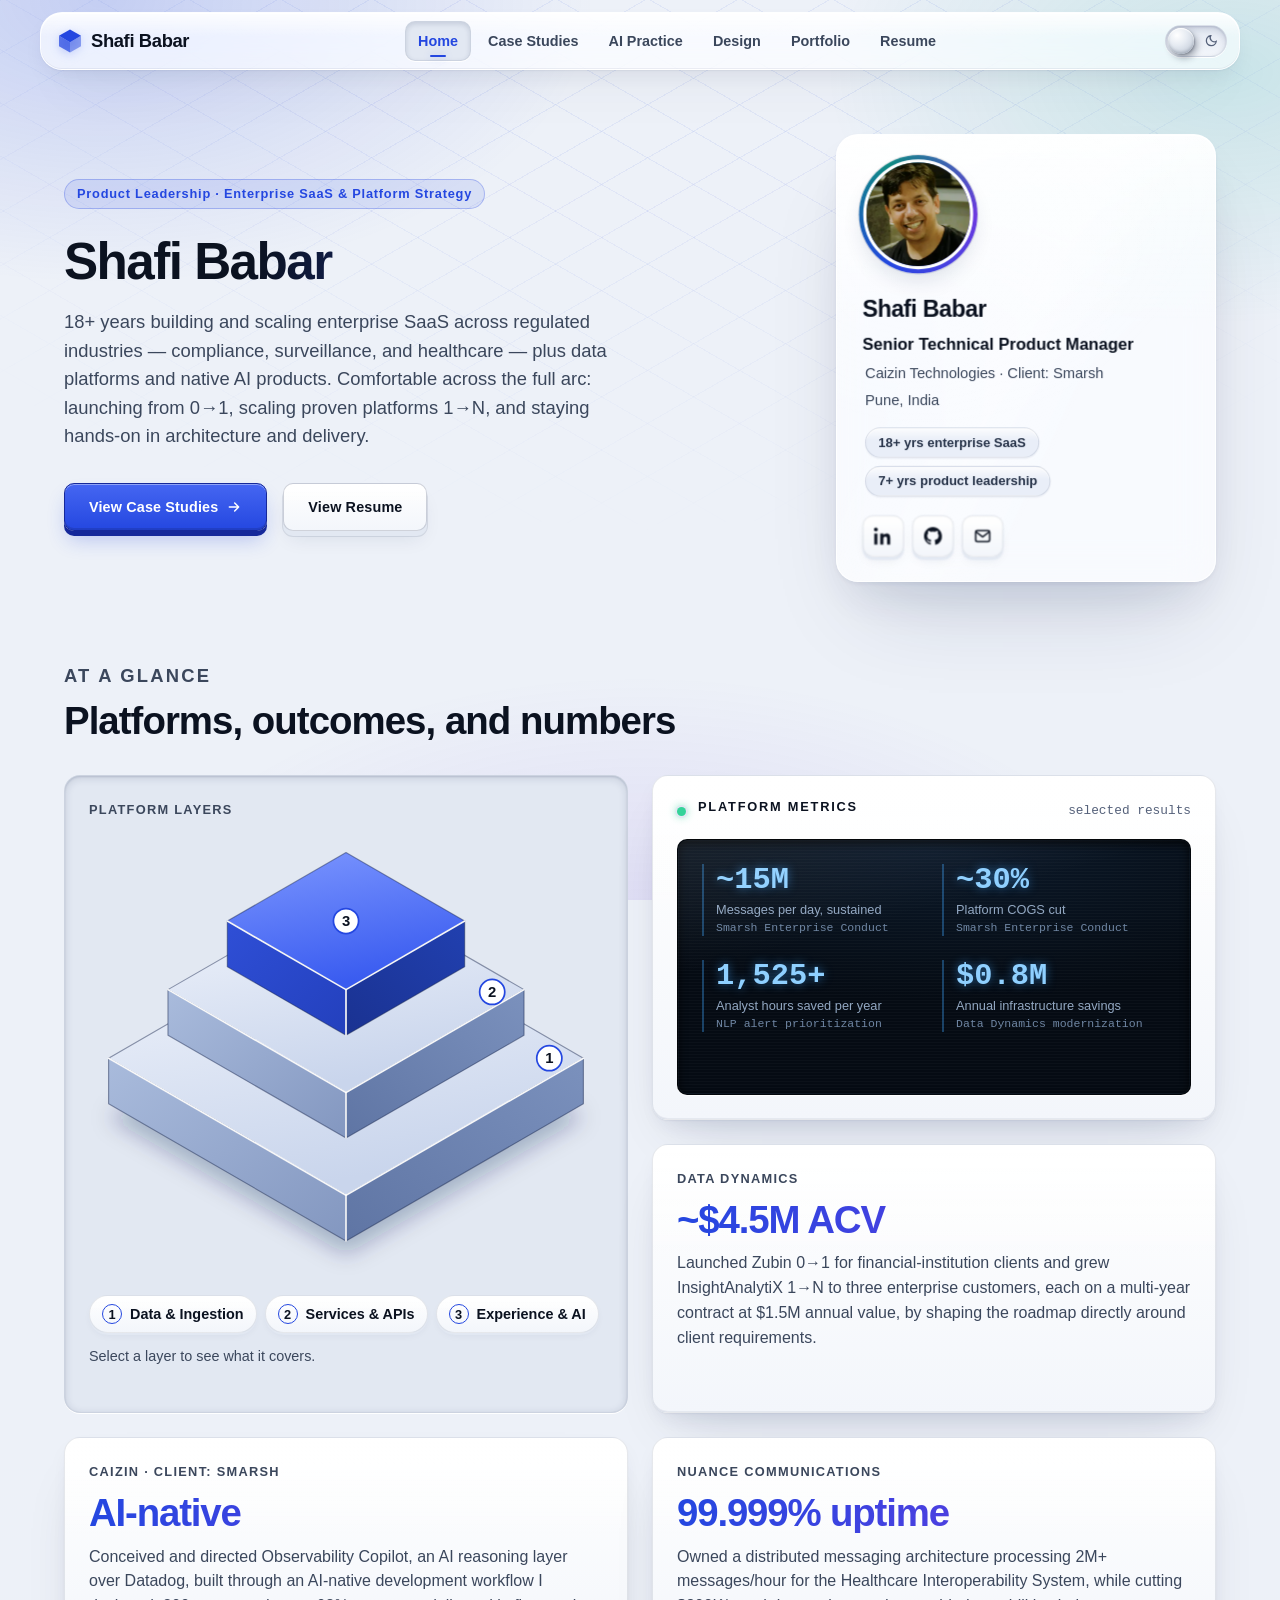
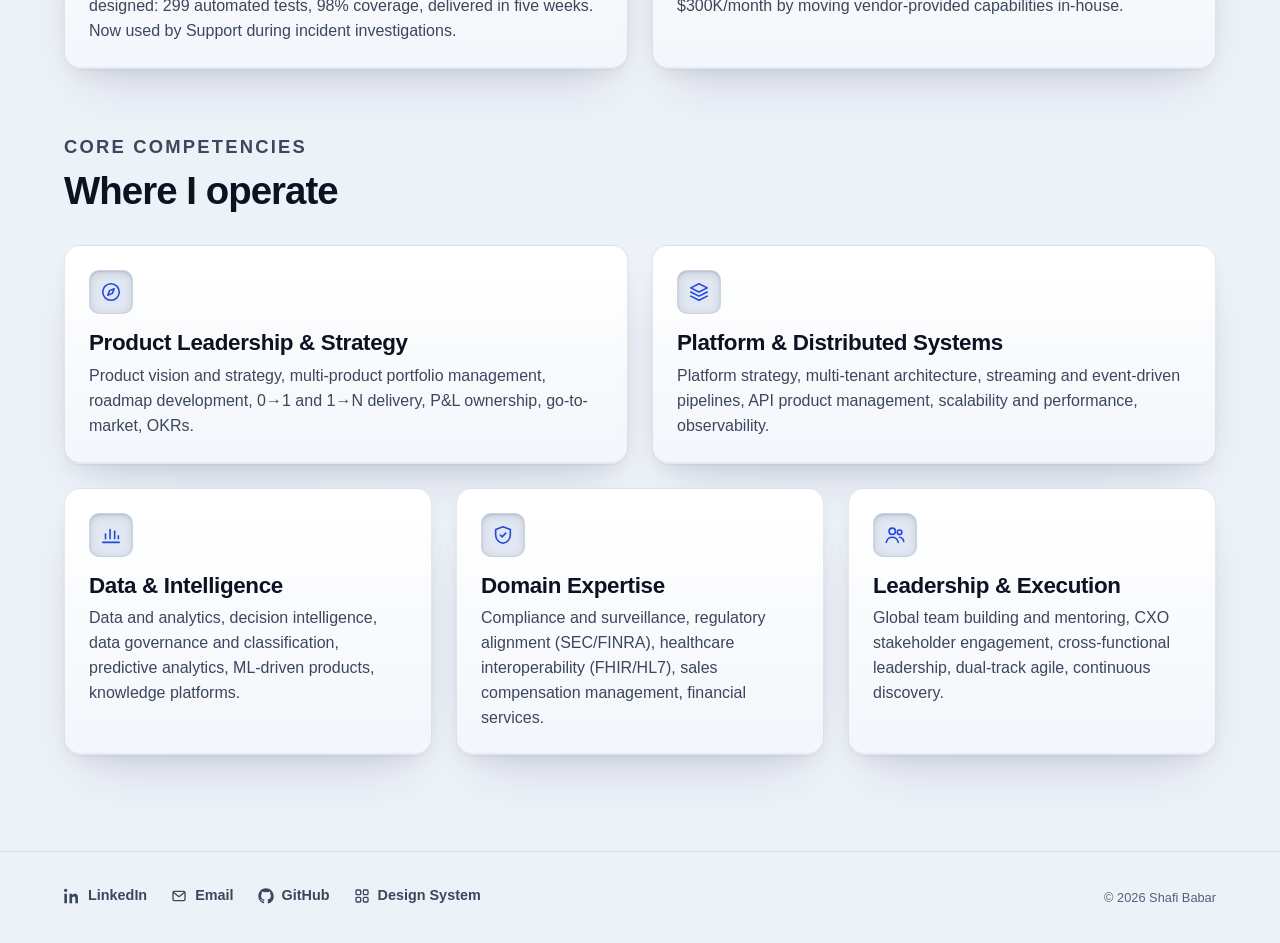
==== commit d843d936: "Add Phase 3 pages: Case Studies, entry template, AI Practice, Design, Design System Case Studies and" ====
--- a/index.html
+++ b/index.html
@@ -247,6 +247,7 @@
       <li><a href="https://linkedin.com/in/shafibabar"><svg viewBox="0 0 24 24" fill="currentColor" aria-hidden="true"><path d="M4.98 3.5C4.98 4.88 3.87 6 2.5 6S0 4.88 0 3.5 1.12 1 2.5 1s2.48 1.12 2.48 2.5zM.5 8.75h4V23h-4V8.75zM8.5 8.75h3.83v1.95h.05c.53-1 1.84-2.06 3.79-2.06 4.05 0 4.8 2.67 4.8 6.14V23h-4v-6.7c0-1.6-.03-3.66-2.23-3.66-2.23 0-2.57 1.74-2.57 3.54V23h-4V8.75z"/></svg>LinkedIn</a></li>
       <li><a href="mailto:shafi.babar.work@gmail.com"><svg viewBox="0 0 24 24" fill="none" stroke="currentColor" stroke-width="2" stroke-linecap="round" stroke-linejoin="round" aria-hidden="true"><rect x="3" y="5" width="18" height="14" rx="2"/><path d="m3.5 6.5 8.5 6.5 8.5-6.5"/></svg>Email</a></li>
       <li><a href="https://github.com/shafibabar"><svg viewBox="0 0 24 24" fill="currentColor" aria-hidden="true"><path d="M12 .5C5.73.5.5 5.73.5 12c0 5.1 3.29 9.4 7.86 10.93.58.1.79-.25.79-.56 0-.27-.01-1.16-.02-2.11-3.2.7-3.88-1.35-3.88-1.35-.52-1.33-1.28-1.68-1.28-1.68-1.04-.72.08-.7.08-.7 1.16.08 1.77 1.19 1.77 1.19 1.03 1.77 2.7 1.26 3.36.96.1-.75.4-1.26.73-1.55-2.55-.29-5.24-1.28-5.24-5.68 0-1.25.45-2.28 1.18-3.08-.12-.29-.51-1.46.11-3.04 0 0 .96-.31 3.15 1.18a10.9 10.9 0 0 1 5.74 0c2.19-1.49 3.15-1.18 3.15-1.18.62 1.58.23 2.75.11 3.04.74.8 1.18 1.83 1.18 3.08 0 4.41-2.69 5.38-5.25 5.67.41.36.78 1.08.78 2.17 0 1.57-.01 2.83-.01 3.22 0 .31.21.67.8.56A10.51 10.51 0 0 0 23.5 12c0-6.27-5.23-11.5-11.5-11.5z"/></svg>GitHub</a></li>
+      <li><a href="pages/design-system.html"><svg viewBox="0 0 24 24" fill="none" stroke="currentColor" stroke-width="2" stroke-linecap="round" stroke-linejoin="round" aria-hidden="true"><rect x="3" y="3" width="7" height="7" rx="1.5"/><rect x="14" y="3" width="7" height="7" rx="1.5"/><rect x="3" y="14" width="7" height="7" rx="1.5"/><rect x="14" y="14" width="7" height="7" rx="1.5"/></svg>Design System</a></li>
     </ul>
     <p class="footer-meta">© 2026 Shafi Babar</p>
   </div>
--- a/css/styles.css
+++ b/css/styles.css
@@ -967,6 +967,18 @@
 .iso-dim .iso-layer:not(.is-active) .face { filter: saturate(0.35) brightness(0.85); }
 
 .iso-shadow { fill: var(--iso-shadow); }
+.iso-link { stroke: var(--color-accent); stroke-width: 1.5; stroke-dasharray: 3 3; opacity: 0.8; }
+.iso-node { fill: var(--color-surface); stroke: var(--color-accent); stroke-width: 2; }
+.iso-node--core { fill: var(--color-accent); stroke: none; }
+.iso-ui-row { stroke: var(--iso-highlight); stroke-width: 2.5; stroke-linecap: round; opacity: 0.9; }
+.iso-motif .face { stroke: var(--iso-stroke); stroke-width: 0.75; stroke-linejoin: round; }
+.iso-motif .edge-hi { fill: none; stroke: var(--iso-highlight); stroke-width: 1; stroke-linecap: round; }
+@media (prefers-reduced-motion: no-preference) {
+  .iso-motif .iso-node:not(.iso-node--core) { animation: node-pulse 3.6s ease-in-out infinite; }
+  .iso-motif .iso-node:nth-of-type(2) { animation-delay: 1.2s; }
+  .iso-motif .iso-node:nth-of-type(3) { animation-delay: 2.4s; }
+}
+@keyframes node-pulse { 50% { fill: var(--color-accent-soft); } }
 
 .stop-top-hi   { stop-color: var(--iso-top-hi); }
 .stop-top-lo   { stop-color: var(--iso-top-lo); }
@@ -1155,6 +1167,171 @@
 .skills-grid { display: grid; grid-template-columns: repeat(auto-fit, minmax(220px, 1fr)); gap: var(--space-4); }
 .skills-grid h4 { margin-bottom: var(--space-2); }
 .skills-grid p { color: var(--color-text-muted); font-size: var(--text-sm); margin-bottom: 0; }
+
+
+/* ==========================================================================
+   19b. Portfolio: pillars and project cards
+   Markup:
+     <section class="pillar" id="KEY">
+       <header class="pillar-header">
+         <div class="motif-well"><svg class="iso-motif" aria-hidden="true">…</svg></div>
+         <div><p class="eyebrow">Pillar</p><h2>…</h2><p>…</p></div>
+       </header>
+       <div class="bento"> <article class="tile project-card">…</article> </div>
+     </section>
+   A project card: .tile-kicker, h3, .project-summary, .card-points,
+   .tag-row (stack), .project-footer (GitHub button or .project-note).
+   ========================================================================== */
+.jump-links { display: flex; flex-wrap: wrap; gap: var(--space-2); list-style: none; margin: var(--space-5) 0 0; padding: 0; }
+.jump-links a {
+  display: inline-flex;
+  align-items: center;
+  gap: var(--space-2);
+  padding: var(--space-2) var(--space-4);
+  border-radius: 999px;
+  font-size: var(--text-sm);
+  font-weight: 650;
+  text-decoration: none;
+  color: var(--color-text);
+  background: var(--gloss), linear-gradient(180deg, var(--color-surface), var(--color-surface-2));
+  border: 1px solid var(--color-border);
+  box-shadow: inset 0 1px 0 var(--edge-highlight), 0 3px 0 var(--color-surface-sunken), 0 6px 12px -6px var(--shadow-2);
+  transition: transform 110ms ease, box-shadow 110ms ease;
+}
+.jump-links a:hover { transform: translateY(-1px); color: var(--color-accent); }
+.jump-links a:active { transform: translateY(3px); box-shadow: inset 0 2px 4px var(--shadow-in); }
+
+.pillar { padding-block: var(--space-7); }
+.pillar + .pillar { border-top: 1px solid var(--color-border); }
+.pillar-header {
+  display: grid;
+  grid-template-columns: auto 1fr;
+  gap: var(--space-5);
+  align-items: center;
+  margin-bottom: var(--space-6);
+  max-width: 60rem;
+}
+.pillar-header h2 { margin-bottom: var(--space-2); }
+.pillar-header p:last-child { color: var(--color-text-muted); margin: 0; }
+.motif-well {
+  width: 120px;
+  height: 120px;
+  display: grid;
+  place-items: center;
+  border-radius: var(--radius-xl);
+  background: var(--color-surface-sunken);
+  border: 1px solid var(--color-border);
+  box-shadow: var(--shadow-inset);
+}
+.iso-motif { width: 100px; height: 100px; overflow: visible; }
+@media (max-width: 520px) {
+  .pillar-header { grid-template-columns: 1fr; }
+  .motif-well { width: 96px; height: 96px; }
+  .iso-motif { width: 80px; height: 80px; }
+}
+
+.project-card { display: flex; flex-direction: column; }
+.project-card h3 { font-size: var(--text-md); }
+.project-summary { margin-bottom: var(--space-3); }
+.project-card--featured h3 { font-size: var(--text-lg); }
+.project-card--featured .project-summary { max-width: var(--prose-max); }
+@media (min-width: 768px) {
+  .project-card--featured .project-summary { font-size: var(--text-md); }
+}
+@media (min-width: 1024px) {
+  .project-card--featured .card-points { grid-template-columns: 1fr 1fr; column-gap: var(--space-6); }
+}
+.card-points {
+  list-style: none;
+  padding: 0;
+  margin: 0 0 var(--space-3);
+  display: grid;
+  gap: var(--space-2);
+  font-size: var(--text-sm);
+  color: var(--color-text-muted);
+}
+.card-points li { position: relative; padding-left: 1.1em; }
+.card-points li::before {
+  content: "";
+  position: absolute;
+  left: 0;
+  top: 0.55em;
+  width: 6px;
+  height: 6px;
+  border-radius: 2px;
+  transform: rotate(45deg);
+  background: var(--color-accent);
+}
+.card-points strong { color: var(--color-text); }
+.tag-row { list-style: none; padding: 0; }
+.project-footer {
+  margin-top: auto;
+  padding-top: var(--space-3);
+  display: flex;
+  flex-wrap: wrap;
+  align-items: center;
+  gap: var(--space-3);
+}
+.project-note {
+  display: inline-flex;
+  align-items: center;
+  gap: var(--space-2);
+  font-size: var(--text-xs);
+  font-weight: 600;
+  color: var(--color-text-faint);
+}
+.project-note svg { width: 14px; height: 14px; }
+.btn-sm { padding: var(--space-2) var(--space-4); font-size: var(--text-xs); }
+.tile .content-slot { margin-top: var(--space-3); }
+.tile.content-slot { box-shadow: none; }
+
+
+/* ==========================================================================
+   19c. GitHub feed (Portfolio page; js/github.js)
+   Markup:
+     <div data-github-feed>
+       <p class="feed-status" data-feed-status role="status">static fallback link</p>
+       <div class="bento" data-feed-list></div>
+     </div>
+   The status line holds a plain link to the GitHub profile, so the section
+   is useful with JS off or the API down. JS swaps in loading, empty,
+   rate-limit, and error messages.
+   ========================================================================== */
+.feed-status { color: var(--color-text-muted); margin-bottom: var(--space-5); }
+.feed-status:empty { display: none; }
+.repo-card { display: flex; flex-direction: column; gap: var(--space-2); }
+.repo-card h3 { font-size: var(--text-md); margin: 0; word-break: break-word; }
+.repo-card h3 a { color: var(--color-text); text-decoration: none; }
+.repo-card h3 a:hover { color: var(--color-accent); text-decoration: underline; }
+.repo-card h3 a::after { content: ""; position: absolute; inset: 0; border-radius: inherit; }
+.repo-card { position: relative; }
+.repo-card p { font-size: var(--text-sm); margin: 0; }
+.repo-meta {
+  margin-top: auto;
+  padding-top: var(--space-3);
+  display: flex;
+  flex-wrap: wrap;
+  gap: var(--space-4);
+  font-size: var(--text-xs);
+  color: var(--color-text-faint);
+  font-weight: 600;
+}
+.repo-meta span { display: inline-flex; align-items: center; gap: var(--space-1); }
+.repo-meta svg { width: 14px; height: 14px; }
+.lang-dot { width: 10px; height: 10px; border-radius: 50%; background: var(--lang, var(--color-accent)); box-shadow: 0 0 0 1px var(--color-border); }
+
+.repo-card--skeleton { min-height: 150px; }
+.skeleton-bar {
+  height: 12px;
+  border-radius: 6px;
+  background: linear-gradient(90deg, var(--color-surface-sunken) 0%, var(--color-surface-2) 50%, var(--color-surface-sunken) 100%);
+  background-size: 200% 100%;
+}
+.skeleton-bar + .skeleton-bar { margin-top: var(--space-3); }
+@media (prefers-reduced-motion: no-preference) {
+  .skeleton-bar { animation: shimmer 1.4s linear infinite; }
+}
+@keyframes shimmer { to { background-position: -200% 0; } }
 
 
 /* ==========================================================================
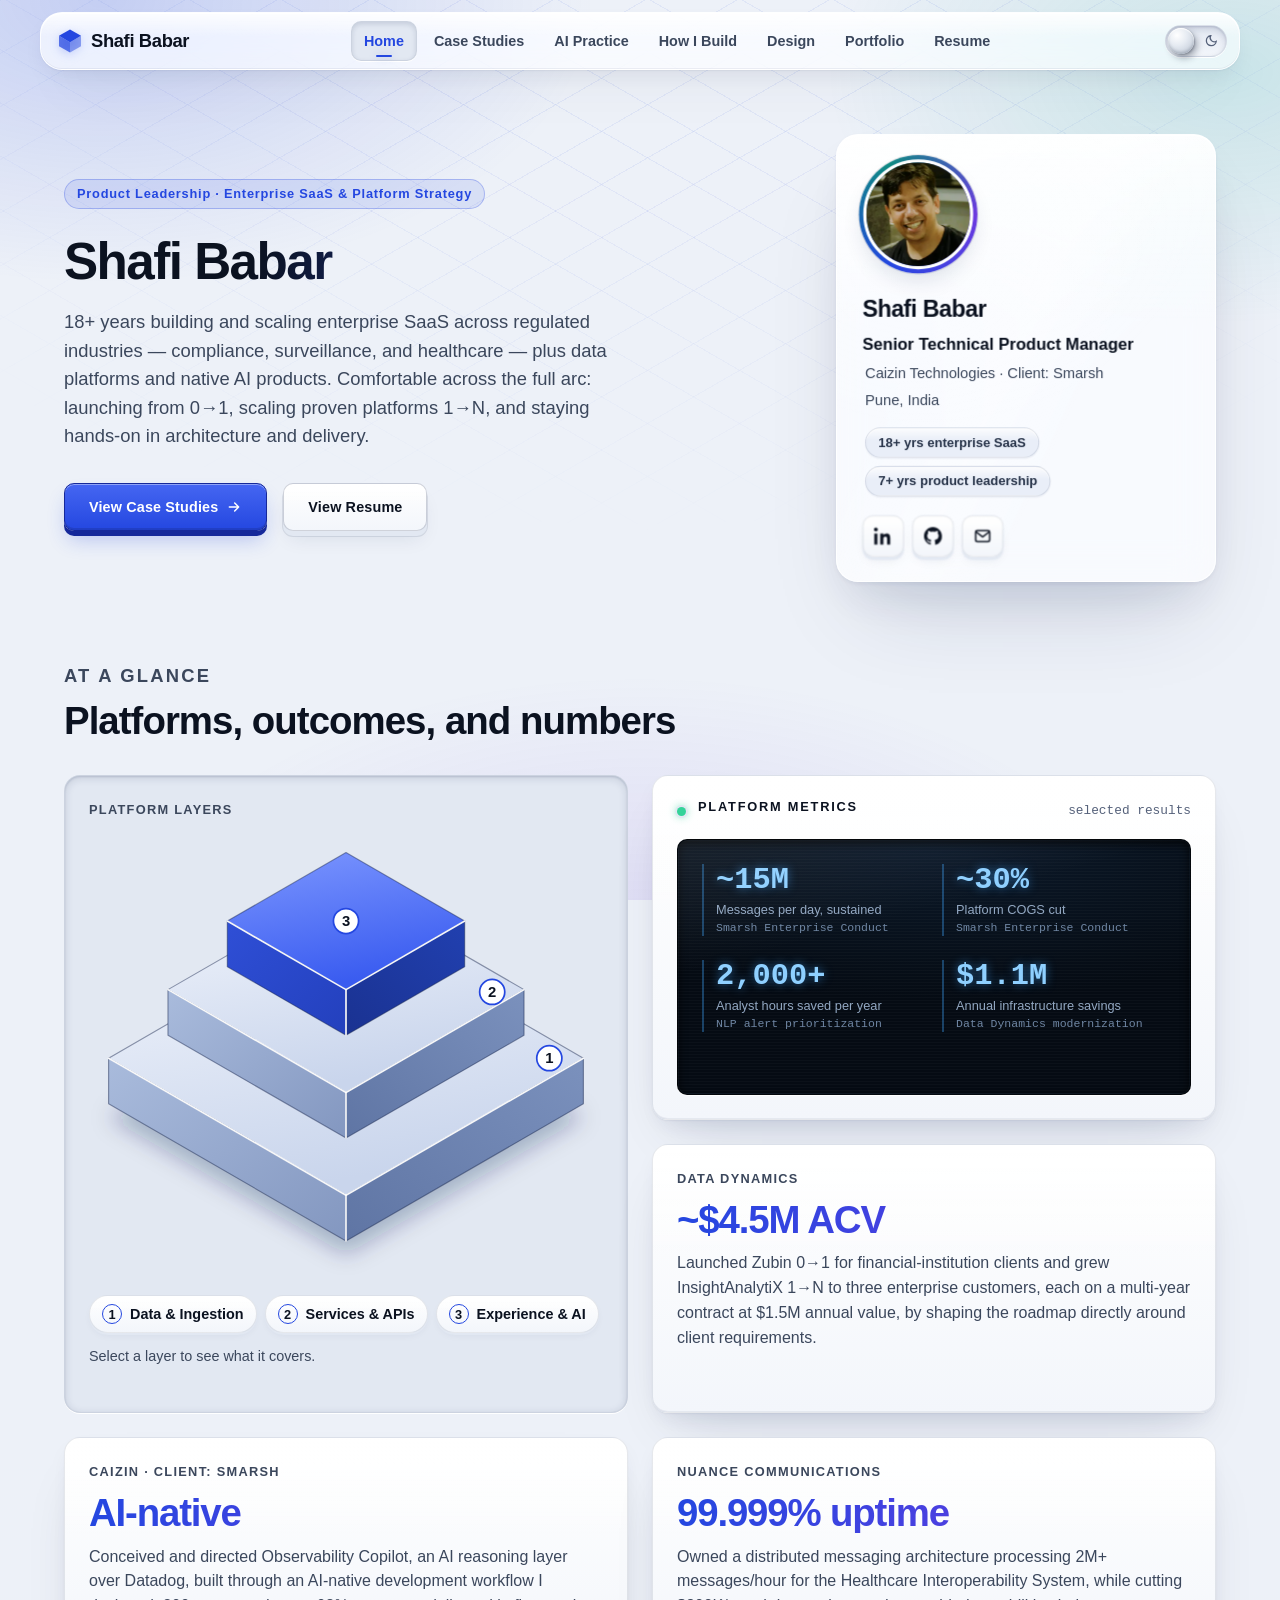
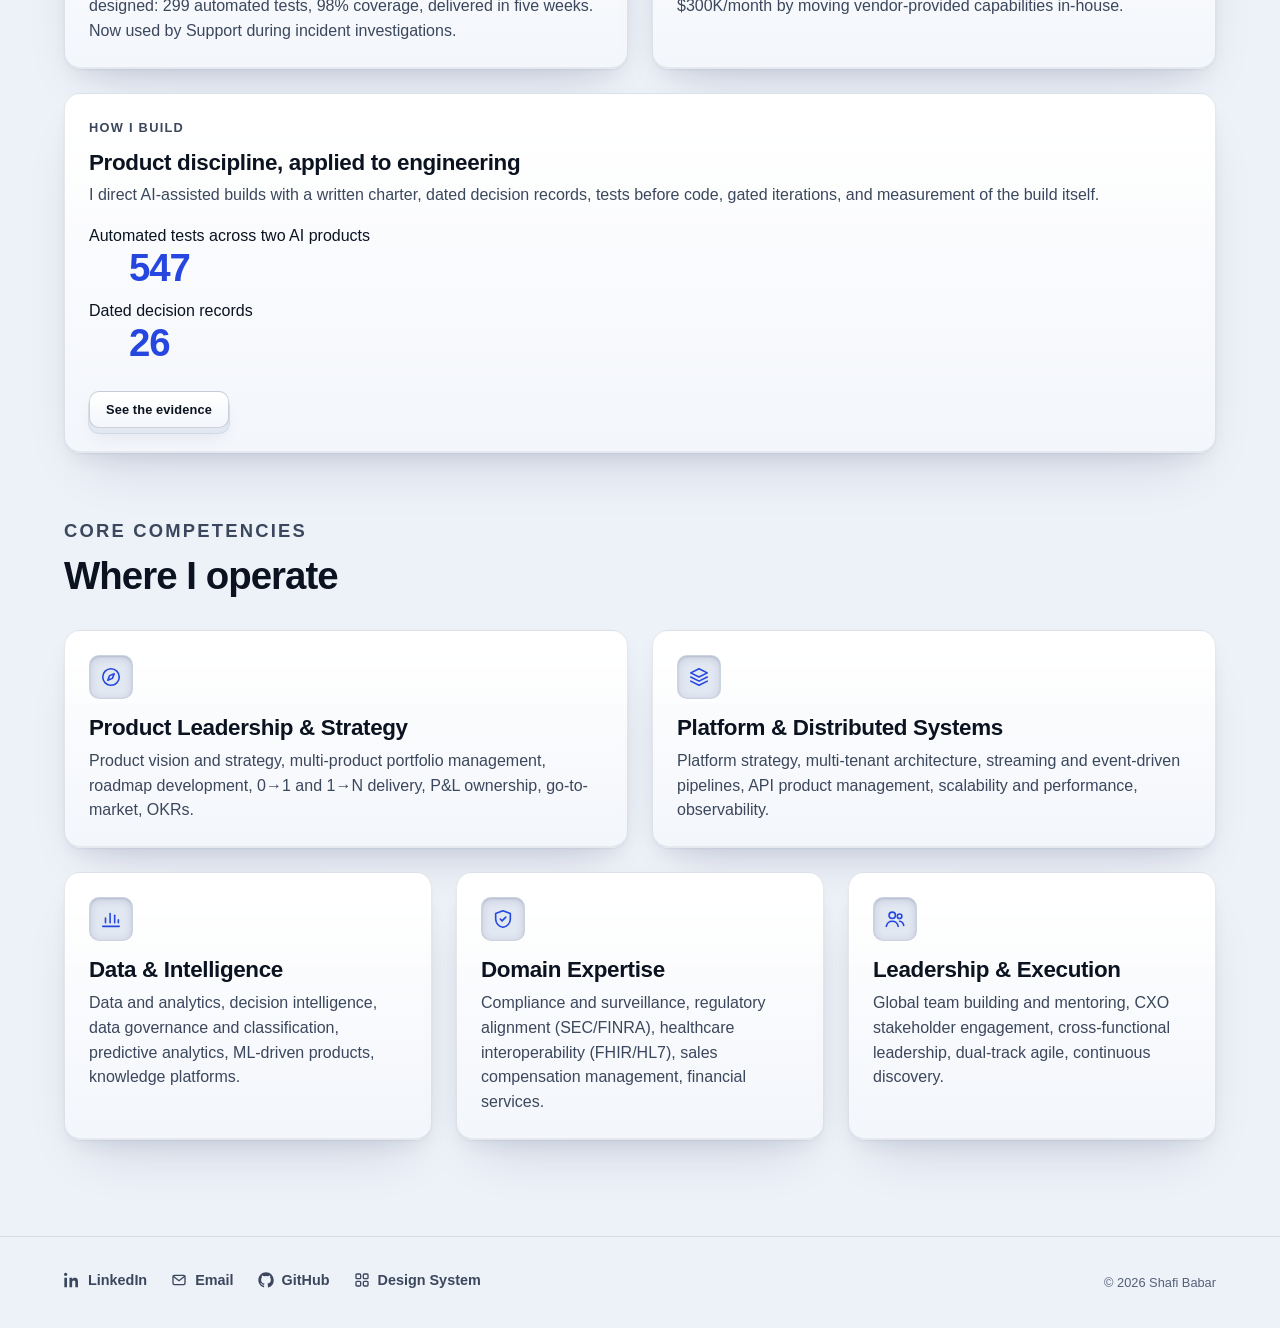
==== commit aed740f9: "Link How I Build across the site Adds How I Build to the main nav on every page, a summary tile on H" ====
--- a/index.html
+++ b/index.html
@@ -29,6 +29,7 @@
         <li><a href="index.html">Home</a></li>
         <li><a href="pages/case-studies.html">Case Studies</a></li>
         <li><a href="pages/ai.html">AI Practice</a></li>
+        <li><a href="pages/how-i-build.html">How I Build</a></li>
         <li><a href="pages/design.html">Design</a></li>
         <li><a href="pages/portfolio.html">Portfolio</a></li>
         <li><a href="pages/resume.html">Resume</a></li>
@@ -200,6 +201,19 @@
           <span class="tile-stat">99.999% uptime</span>
           <p>Owned a distributed messaging architecture processing 2M+ messages/hour for the Healthcare Interoperability System, while cutting $300K/month by moving vendor-provided capabilities in-house.</p>
         </article>
+
+        <article class="tile span-6 reveal build-tile">
+          <div>
+            <p class="tile-kicker">How I build</p>
+            <h3>Product discipline, applied to engineering</h3>
+            <p>I direct AI-assisted builds with a written charter, dated decision records, tests before code, gated iterations, and measurement of the build itself.</p>
+          </div>
+          <dl class="build-tile__stats">
+            <div><dt>Automated tests across two AI products</dt><dd class="tile-stat">547</dd></div>
+            <div><dt>Dated decision records</dt><dd class="tile-stat">26</dd></div>
+          </dl>
+          <div class="project-footer"><a class="btn btn-secondary btn-sm" href="pages/how-i-build.html">See the evidence</a></div>
+        </article>
       </div>
     </div>
   </section>
--- a/css/styles.css
+++ b/css/styles.css
@@ -417,14 +417,14 @@
     0 2px 3px var(--shadow-1),
     0 10px 18px -6px var(--shadow-3);
 }
-.nav-links a[aria-current="page"] {
+.nav-links a[aria-current] {
   color: var(--color-accent);
   transform: none;
   background: var(--color-surface-sunken);
   border-color: var(--color-border);
   box-shadow: inset 0 2px 5px var(--shadow-in), 0 1px 0 var(--edge-highlight);
 }
-.nav-links a[aria-current="page"]::after {
+.nav-links a[aria-current]::after {
   content: "";
   position: absolute;
   left: 50%;
@@ -1143,8 +1143,11 @@
   border-radius: var(--radius-md);
   box-shadow: var(--shadow-raised);
 }
-.diagram-canvas img { width: 100%; height: auto; display: block; }
-.diagram-canvas.is-upgraded img { position: absolute; opacity: 0; pointer-events: none; }
+.diagram-canvas .diagram-static { width: 100%; height: auto; display: block; }
+/* The viewer mounts invisibly over the static SVG, then swaps in on success */
+.drawio-viewer { position: absolute; inset: 0; opacity: 0; pointer-events: none; }
+.diagram-canvas.is-upgraded .drawio-viewer { position: relative; inset: auto; opacity: 1; pointer-events: auto; }
+.diagram-canvas.is-upgraded .diagram-static { position: absolute; top: 0; left: 0; opacity: 0; pointer-events: none; }
 .diagram figcaption { margin-top: var(--space-3); font-size: var(--text-sm); color: var(--color-text-muted); }
 .diagram-text { margin-top: var(--space-2); font-size: var(--text-sm); }
 .diagram-text summary { cursor: pointer; font-weight: 600; color: var(--color-accent); }
@@ -1332,6 +1335,581 @@
   .skeleton-bar { animation: shimmer 1.4s linear infinite; }
 }
 @keyframes shimmer { to { background-position: -200% 0; } }
+
+
+/* ==========================================================================
+   19d. Page hero with motif (Case Studies, AI Practice, Design)
+   ========================================================================== */
+.page-hero-grid {
+  display: grid;
+  grid-template-columns: 1fr auto;
+  gap: var(--space-6);
+  align-items: center;
+}
+.motif-well--lg { width: 168px; height: 168px; }
+.motif-well--lg .iso-motif { width: 140px; height: 140px; }
+@media (max-width: 640px) {
+  .page-hero-grid { grid-template-columns: 1fr; }
+  .page-hero-grid .motif-well { order: -1; width: 112px; height: 112px; }
+  .page-hero-grid .iso-motif { width: 92px; height: 92px; }
+}
+.iso-cage { stroke: var(--color-accent); stroke-width: 1.25; stroke-linecap: round; }
+.iso-cage--back { stroke-dasharray: 2 3; opacity: 0.55; }
+
+/* Prose sections on depth pages */
+.depth-section { padding-block: var(--space-7); }
+.depth-section + .depth-section { border-top: 1px solid var(--color-border); }
+.depth-section h2 { margin-bottom: var(--space-3); }
+.depth-section .lead { color: var(--color-text-muted); font-size: var(--text-md); max-width: var(--prose-max); }
+.prose p, .prose li { max-width: var(--prose-max); }
+/* On a container, .prose caps its children, not the container, so text stays left-aligned with the page grid */
+.container.prose { max-width: var(--content-max); }
+.container.prose > * { max-width: var(--prose-max); }
+.stack > * + * { margin-top: var(--space-5); }
+.badge-demo {
+  display: inline-block;
+  font-size: var(--text-xs);
+  font-weight: 700;
+  letter-spacing: 0.08em;
+  text-transform: uppercase;
+  color: var(--color-text-faint);
+  border: 1px dashed var(--color-border-strong);
+  border-radius: 999px;
+  padding: 2px var(--space-3);
+  margin-bottom: var(--space-3);
+}
+
+/* Code */
+code, pre { font-family: var(--font-mono); font-size: 0.88em; }
+:not(pre) > code { background: var(--color-tag-bg); padding: 0.1em 0.35em; border-radius: 4px; }
+pre {
+  overflow-x: auto;
+  padding: var(--space-4);
+  border-radius: var(--radius-md);
+  background: var(--color-surface-sunken);
+  border: 1px solid var(--color-border);
+  box-shadow: var(--shadow-inset);
+  line-height: 1.5;
+}
+
+
+/* ==========================================================================
+   19e. Figure with caption and long description
+   <figure class="figure"> <div class="figure-body">…</div>
+     <figcaption>…</figcaption>
+     <details class="long-desc"><summary>Full description</summary>…</details>
+   </figure>
+   ========================================================================== */
+.figure { margin: var(--space-6) 0; }
+.figure-body img { margin-inline: auto; }
+.figure-body {
+  border-radius: var(--radius-lg);
+  padding: var(--space-5);
+  background: var(--color-surface-sunken);
+  border: 1px solid var(--color-border);
+  box-shadow: var(--shadow-inset);
+}
+.figure figcaption, .chart figcaption, .before-after + p, .annotated figcaption {
+  margin-top: var(--space-3);
+  font-size: var(--text-sm);
+  color: var(--color-text-muted);
+}
+.long-desc { margin-top: var(--space-2); font-size: var(--text-sm); }
+.long-desc summary, .chart-table summary { cursor: pointer; font-weight: 650; color: var(--color-accent); }
+.long-desc[open] summary { margin-bottom: var(--space-2); }
+
+
+/* ==========================================================================
+   19f. Isometric layered architecture (data-iso-arch)
+   The <ol> is the content; JS draws the stack beside it. Bottom layer first
+   in the DOM; shown top-first so the list lines up with the drawing.
+   ========================================================================== */
+.iso-arch { margin: var(--space-6) 0; }
+.iso-arch.is-enhanced {
+  display: grid;
+  grid-template-columns: minmax(0, 1fr) minmax(0, 1fr);
+  gap: var(--space-6);
+  align-items: center;
+}
+.iso-arch.is-enhanced figcaption { grid-column: 1 / -1; }
+.iso-arch figcaption { margin-top: var(--space-3); font-size: var(--text-sm); color: var(--color-text-muted); }
+.iso-arch__visual { max-width: 420px; justify-self: center; width: 100%; }
+.iso-arch__layers {
+  list-style: none;
+  margin: 0;
+  padding: 0;
+  display: flex;
+  flex-direction: column-reverse;
+  gap: var(--space-2);
+}
+.iso-arch__layers li {
+  display: grid;
+  grid-template-columns: auto 1fr;
+  column-gap: var(--space-3);
+  padding: var(--space-3) var(--space-4);
+  border-radius: var(--radius-md);
+  background: var(--gloss), linear-gradient(180deg, var(--color-surface), var(--color-surface-2));
+  border: 1px solid var(--color-border);
+  box-shadow: inset 0 1px 0 var(--edge-highlight), 0 2px 6px -2px var(--shadow-2);
+  transition: transform var(--transition-normal), border-color var(--transition-normal);
+}
+.iso-arch__layers li > :not(.num) { grid-column: 2; }
+.iso-arch__layers li strong { display: block; }
+.iso-arch__layers li span:not(.num) { color: var(--color-text-muted); font-size: var(--text-sm); }
+.iso-arch__layers .num {
+  grid-row: 1 / span 2;
+  display: inline-flex;
+  align-items: center;
+  justify-content: center;
+  width: 24px;
+  height: 24px;
+  border-radius: 50%;
+  font-size: var(--text-xs);
+  font-weight: 700;
+  border: 1.5px solid var(--color-accent);
+  color: var(--color-text);
+}
+.iso-arch__layers li.is-active { transform: translateX(4px); border-color: var(--color-accent); }
+.iso-arch__layers li:focus-visible { outline-offset: 2px; }
+@media (max-width: 760px) {
+  .iso-arch.is-enhanced { grid-template-columns: 1fr; }
+  .iso-arch__visual { max-width: 300px; }
+}
+
+
+/* ==========================================================================
+   19g. Journey / flow  (<ol class="flow">)
+   Horizontal chevron flow on wide screens, vertical below 760px.
+   ========================================================================== */
+.flow {
+  list-style: none;
+  margin: var(--space-5) 0;
+  padding: 0;
+  display: grid;
+  grid-auto-flow: column;
+  grid-auto-columns: 1fr;
+  gap: var(--space-5);
+  counter-reset: flow;
+}
+.flow li {
+  position: relative;
+  counter-increment: flow;
+  padding: var(--space-4);
+  border-radius: var(--radius-md);
+  background: var(--gloss), linear-gradient(180deg, var(--color-surface), var(--color-surface-2));
+  border: 1px solid var(--color-border);
+  box-shadow: var(--shadow-raised);
+  font-size: var(--text-sm);
+  color: var(--color-text-muted);
+}
+.flow li strong { display: block; color: var(--color-text); font-size: var(--text-base); margin-bottom: var(--space-1); }
+.flow li::before {
+  content: counter(flow, decimal-leading-zero);
+  display: block;
+  font-family: var(--font-mono);
+  font-size: var(--text-xs);
+  color: var(--color-accent);
+  margin-bottom: var(--space-2);
+}
+.flow li:not(:last-child)::after {
+  content: "";
+  position: absolute;
+  top: 50%;
+  right: calc(var(--space-5) * -0.5 - 5px);
+  width: 10px;
+  height: 10px;
+  border-top: 2px solid var(--color-accent);
+  border-right: 2px solid var(--color-accent);
+  transform: translateY(-50%) rotate(45deg);
+}
+@media (max-width: 760px) {
+  .flow { grid-auto-flow: row; }
+  .flow li:not(:last-child)::after {
+    top: auto;
+    bottom: calc(var(--space-5) * -0.5 - 5px);
+    right: 50%;
+    transform: translateX(50%) rotate(135deg);
+  }
+}
+
+
+/* ==========================================================================
+   19h. Roadmap timeline (Now / Next / Later lanes)
+   ========================================================================== */
+.roadmap {
+  display: grid;
+  grid-template-columns: repeat(3, minmax(0, 1fr));
+  gap: var(--space-4);
+  margin: var(--space-5) 0;
+}
+.roadmap-lane {
+  border-radius: var(--radius-lg);
+  padding: var(--space-4);
+  background: var(--color-surface-sunken);
+  border: 1px solid var(--color-border);
+  box-shadow: var(--shadow-inset);
+}
+.roadmap-lane h3 {
+  display: flex;
+  align-items: center;
+  gap: var(--space-2);
+  font-size: var(--text-sm);
+  text-transform: uppercase;
+  letter-spacing: 0.1em;
+  margin-bottom: var(--space-3);
+}
+.roadmap-lane h3::before {
+  content: "";
+  width: 10px;
+  height: 10px;
+  border-radius: 50%;
+  border: 2px solid var(--color-accent);
+}
+.roadmap-lane[data-lane="now"] h3::before { background: var(--color-accent); }
+.roadmap-lane[data-lane="next"] h3::before { background: linear-gradient(90deg, var(--color-accent) 50%, transparent 50%); }
+.roadmap-lane ul { list-style: none; margin: 0; padding: 0; display: grid; gap: var(--space-2); }
+.roadmap-lane li {
+  padding: var(--space-3);
+  border-radius: var(--radius-md);
+  font-size: var(--text-sm);
+  background: var(--gloss), var(--color-surface);
+  border: 1px solid var(--color-border);
+  box-shadow: inset 0 1px 0 var(--edge-highlight), 0 2px 4px -2px var(--shadow-2);
+}
+.roadmap-lane li small { display: block; color: var(--color-text-faint); margin-top: 2px; }
+@media (max-width: 760px) { .roadmap { grid-template-columns: 1fr; } }
+
+
+/* ==========================================================================
+   19i. 2x2 prioritization matrix
+   <div class="matrix"> quadrant labels + <ul class="matrix-items">
+     <li style="--x:80;--y:70">Item <span class="visually-hidden">(quadrant)</span></li>
+   --x / --y are 0–100 along the horizontal / vertical axis.
+   ========================================================================== */
+.matrix { margin: var(--space-5) 0; max-width: 760px; }
+.matrix-plot {
+  position: relative;
+  aspect-ratio: 16 / 10;
+  display: grid;
+  grid-template-columns: 1fr 1fr;
+  grid-template-rows: 1fr 1fr;
+  gap: 2px;
+  border-radius: var(--radius-lg);
+  overflow: hidden;
+  background: var(--color-border);
+  border: 1px solid var(--color-border);
+}
+.matrix-quadrant {
+  background: var(--color-surface-sunken);
+  padding: var(--space-3);
+  font-size: var(--text-xs);
+  font-weight: 700;
+  letter-spacing: 0.08em;
+  text-transform: uppercase;
+  color: var(--color-text-faint);
+}
+.matrix-quadrant:nth-child(2) { background: var(--color-accent-soft); color: var(--color-accent); text-align: right; }
+.matrix-quadrant:nth-child(4) { text-align: right; align-self: stretch; display: flex; align-items: flex-end; justify-content: flex-end; }
+.matrix-quadrant:nth-child(3) { display: flex; align-items: flex-end; }
+.matrix-items { list-style: none; margin: 0; padding: 0; position: absolute; inset: 0; }
+.matrix-items li {
+  position: absolute;
+  left: calc(var(--x) * 1%);
+  bottom: calc(var(--y) * 1%);
+  transform: translate(-50%, 50%);
+  display: inline-flex;
+  align-items: center;
+  gap: var(--space-2);
+  padding: var(--space-1) var(--space-3) var(--space-1) var(--space-2);
+  border-radius: 999px;
+  font-size: var(--text-xs);
+  font-weight: 650;
+  white-space: nowrap;
+  background: var(--gloss), var(--color-surface);
+  border: 1px solid var(--color-border-strong);
+  box-shadow: 0 4px 10px -4px var(--shadow-3);
+}
+.matrix-items li::before { content: ""; width: 8px; height: 8px; border-radius: 50%; background: var(--color-accent); box-shadow: 0 0 0 2px var(--color-surface); }
+.matrix-axes { display: flex; justify-content: space-between; margin-top: var(--space-2); font-size: var(--text-xs); color: var(--color-text-faint); font-weight: 600; }
+
+
+/* ==========================================================================
+   19j. Stat card (value + label + optional delta + sparkline)
+   ========================================================================== */
+.stat-card .tile-stat { margin-bottom: var(--space-2); }
+.stat-label { font-size: var(--text-sm); color: var(--color-text-muted); margin-bottom: var(--space-2); }
+.stat-delta { display: inline-flex; align-items: center; gap: 4px; font-size: var(--text-xs); font-weight: 700; color: var(--color-text-muted); }
+.stat-delta svg { width: 14px; height: 14px; color: var(--color-accent); }
+
+
+/* ==========================================================================
+   19k. Before / after
+   No-JS: two captioned panes side by side. Enhanced: stacked panes, the
+   after pane clipped by --pos, a range input on top for pointer + keyboard.
+   ========================================================================== */
+.before-after { display: grid; grid-template-columns: 1fr 1fr; gap: var(--space-4); margin: var(--space-5) 0; max-width: 760px; }
+.ba-pane { margin: 0; }
+.ba-pane img { width: 100%; height: auto; border-radius: var(--radius-md); border: 1px solid var(--color-border); background: #fff; }
+.ba-pane figcaption { font-size: var(--text-sm); color: var(--color-text-muted); margin-top: var(--space-2); }
+.before-after.is-enhanced { display: block; }
+.ba-stage { position: relative; display: grid; border-radius: var(--radius-md); overflow: hidden; box-shadow: var(--shadow-raised); }
+.ba-stage .ba-pane { grid-area: 1 / 1; position: relative; }
+.ba-stage .ba-pane img { border: 0; border-radius: 0; }
+.ba-stage .ba-after { clip-path: inset(0 0 0 var(--pos, 50%)); }
+.ba-stage .ba-pane figcaption {
+  position: absolute;
+  top: var(--space-3);
+  margin: 0;
+  padding: 2px var(--space-3);
+  border-radius: 999px;
+  font-size: var(--text-xs);
+  font-weight: 700;
+  color: #fff;
+  background: rgba(8, 12, 20, 0.72);
+}
+.ba-stage .ba-before figcaption { left: var(--space-3); }
+.ba-stage .ba-after figcaption { right: var(--space-3); }
+.ba-handle {
+  position: absolute;
+  top: 0;
+  bottom: 0;
+  left: var(--pos, 50%);
+  width: 3px;
+  margin-left: -1.5px;
+  background: #fff;
+  box-shadow: 0 0 0 1px rgba(0, 0, 0, 0.25);
+  pointer-events: none;
+}
+.ba-handle::after {
+  content: "";
+  position: absolute;
+  top: 50%;
+  left: 50%;
+  width: 34px;
+  height: 34px;
+  transform: translate(-50%, -50%);
+  border-radius: 50%;
+  background: radial-gradient(circle at 35% 28%, #fff, #dfe5ee 55%, #b7c1d0);
+  box-shadow: 0 4px 10px rgba(0, 0, 0, 0.35), inset 0 1px 1px #fff;
+}
+.ba-range {
+  position: absolute;
+  inset: 0;
+  width: 100%;
+  height: 100%;
+  margin: 0;
+  opacity: 0;
+  cursor: ew-resize;
+}
+.ba-stage:focus-within { outline: 3px solid var(--color-focus); outline-offset: 3px; }
+@media (max-width: 560px) { .before-after:not(.is-enhanced) { grid-template-columns: 1fr; } }
+
+
+/* ==========================================================================
+   19l. Annotated screenshot
+   Markers are links to their notes; --x / --y are percentages of the image.
+   ========================================================================== */
+.annotated { margin: var(--space-5) 0; max-width: 900px; }
+.annotated-frame { position: relative; border-radius: var(--radius-md); overflow: hidden; border: 1px solid var(--color-border); box-shadow: var(--shadow-raised); background: #fff; }
+.annotated-frame img { width: 100%; height: auto; }
+.marker {
+  position: absolute;
+  left: calc(var(--x) * 1%);
+  top: calc(var(--y) * 1%);
+  transform: translate(-50%, -50%);
+  display: inline-flex;
+  align-items: center;
+  justify-content: center;
+  width: 30px;
+  height: 30px;
+  border-radius: 50%;
+  font-size: var(--text-sm);
+  font-weight: 800;
+  text-decoration: none;
+  color: #fff;
+  background: linear-gradient(180deg, #4566f2, #2447e0);
+  border: 2px solid #fff;
+  box-shadow: 0 4px 10px rgba(10, 20, 50, 0.35);
+  transition: transform var(--transition-fast);
+}
+.marker:hover, .marker.is-active { color: #fff; transform: translate(-50%, -50%) scale(1.15); }
+.annotated-notes { margin: var(--space-4) 0 0; padding-left: 1.5em; display: grid; gap: var(--space-2); font-size: var(--text-sm); }
+.annotated-notes li { padding: var(--space-2) var(--space-3); border-radius: var(--radius-sm); border-left: 3px solid transparent; transition: background-color var(--transition-fast), border-color var(--transition-fast); }
+.annotated-notes li.is-active, .annotated-notes li:target { background: var(--color-accent-soft); border-left-color: var(--color-accent); }
+
+
+/* ==========================================================================
+   19m. Comparison table
+   Marks pair an icon with a word, never color alone.
+   ========================================================================== */
+.table-scroll { overflow-x: auto; margin: var(--space-5) 0; border-radius: var(--radius-lg); border: 1px solid var(--color-border); box-shadow: var(--shadow-raised); background: var(--color-surface); }
+.compare-table { min-width: 560px; }
+.compare-table thead th { background: var(--color-surface-2); font-size: var(--text-xs); text-transform: uppercase; letter-spacing: 0.08em; }
+.compare-table tbody th { font-weight: 650; color: var(--color-text); }
+.compare-table td, .compare-table th { padding: var(--space-3) var(--space-4); }
+.compare-table tr:last-child > * { border-bottom: 0; }
+.mark { display: inline-flex; align-items: center; gap: 6px; font-weight: 600; }
+.mark svg { width: 16px; height: 16px; flex-shrink: 0; }
+.mark--yes svg { color: var(--color-accent); }
+.mark--no { color: var(--color-text-faint); }
+.mark--partial svg { color: var(--color-accent-3); }
+
+
+/* ==========================================================================
+   19n. Process stepper  (<ol class="stepper">, current step aria-current="step")
+   ========================================================================== */
+.stepper {
+  list-style: none;
+  margin: var(--space-5) 0;
+  padding: 0;
+  display: grid;
+  grid-auto-flow: column;
+  grid-auto-columns: 1fr;
+  counter-reset: step;
+}
+.stepper li {
+  position: relative;
+  counter-increment: step;
+  padding: 0 var(--space-2);
+  text-align: center;
+  font-size: var(--text-sm);
+  color: var(--color-text-muted);
+}
+.stepper li::before {
+  content: counter(step);
+  position: relative;
+  z-index: 1;
+  display: flex;
+  align-items: center;
+  justify-content: center;
+  width: 36px;
+  height: 36px;
+  margin: 0 auto var(--space-2);
+  border-radius: 50%;
+  font-weight: 800;
+  color: var(--color-text-muted);
+  background: var(--color-surface-sunken);
+  border: 1px solid var(--color-border);
+  box-shadow: var(--shadow-inset);
+}
+.stepper li:not(:last-child)::after {
+  content: "";
+  position: absolute;
+  top: 18px;
+  left: calc(50% + 22px);
+  right: calc(-50% + 22px);
+  height: 2px;
+  background: var(--color-border-strong);
+}
+.stepper li strong { display: block; color: var(--color-text); }
+.stepper li.is-done::before { content: "✓"; color: var(--color-accent-contrast); background: var(--color-accent); border-color: transparent; box-shadow: 0 3px 8px -2px var(--glow); }
+.stepper li.is-done::after { background: var(--color-accent); }
+.stepper li[aria-current="step"]::before {
+  color: var(--color-accent);
+  background: var(--gloss), var(--color-surface);
+  border: 2px solid var(--color-accent);
+  box-shadow: 0 0 0 4px var(--color-accent-soft), 0 6px 14px -4px var(--glow);
+}
+.stepper li[aria-current="step"] strong { color: var(--color-accent); }
+@media (max-width: 760px) {
+  .stepper { grid-auto-flow: row; gap: var(--space-4); }
+  .stepper li { display: grid; grid-template-columns: 36px 1fr; column-gap: var(--space-3); text-align: left; padding: 0; }
+  .stepper li::before { margin: 0; grid-row: 1 / span 2; }
+  .stepper li:not(:last-child)::after { top: 40px; bottom: calc(var(--space-4) * -1); left: 17px; right: auto; width: 2px; height: auto; }
+}
+
+
+/* ==========================================================================
+   19o. Charts (bar / line / sparkline) — see visuals.js initCharts
+   Marks: bars ≤24px with a 4px rounded data-end, 2px lines, 10% area
+   wash, end dot with a 2px surface ring, hairline solid gridlines.
+   ========================================================================== */
+.chart { margin: var(--space-5) 0; }
+.chart figcaption { margin: 0 0 var(--space-3); font-weight: 700; color: var(--color-text); font-size: var(--text-base); }
+.chart-wrap { position: relative; }
+.chart-svg { width: 100%; height: auto; display: block; overflow: visible; border-radius: var(--radius-sm); }
+.chart-svg--spark { max-width: 200px; }
+.chart-svg:focus-visible { outline: 3px solid var(--color-focus); outline-offset: 4px; }
+.chart-grid { stroke: var(--color-border); stroke-width: 1; }
+.chart-tick { fill: var(--color-text-faint); font: 600 11px var(--font-sans); }
+.chart-value { fill: var(--color-text); font: 700 12px var(--font-sans); }
+.chart-bar { fill: var(--color-accent); transition: opacity var(--transition-fast); }
+.chart-svg:hover .chart-bar:not(.is-active), .chart-svg:focus .chart-bar:not(.is-active) { opacity: 0.55; }
+.chart-svg:not(:hover):not(:focus) .chart-bar { opacity: 1; }
+.chart-line { fill: none; stroke: var(--color-accent); stroke-width: 2; stroke-linejoin: round; stroke-linecap: round; }
+.chart-area { fill: var(--color-accent); opacity: 0.1; }
+.chart-dot { fill: var(--color-accent); stroke: var(--color-surface); stroke-width: 2; }
+.chart-dot--focus, .chart-cross { opacity: 0; }
+.chart-svg.is-hovering .chart-dot--focus, .chart-svg.is-hovering .chart-cross { opacity: 1; }
+.chart-cross { stroke: var(--color-text-faint); stroke-width: 1; }
+.chart-tooltip {
+  position: absolute;
+  z-index: 2;
+  transform: translate(-50%, calc(-100% - 12px));
+  padding: var(--space-2) var(--space-3);
+  border-radius: var(--radius-sm);
+  font-size: var(--text-xs);
+  white-space: nowrap;
+  pointer-events: none;
+  opacity: 0;
+  background: var(--color-surface);
+  border: 1px solid var(--color-border-strong);
+  box-shadow: var(--shadow-lifted);
+  transition: opacity var(--transition-fast);
+}
+.chart-tooltip.is-visible { opacity: 1; }
+.chart-tooltip strong { display: block; font-size: var(--text-sm); color: var(--color-text); }
+.chart-tooltip span { color: var(--color-text-muted); }
+.chart-table { margin-top: var(--space-3); font-size: var(--text-sm); }
+.chart-table table { margin-top: var(--space-2); max-width: 360px; }
+
+
+/* ==========================================================================
+   19p. Design system page
+   ========================================================================== */
+.ds-nav { display: flex; flex-wrap: wrap; gap: var(--space-2); list-style: none; margin: var(--space-5) 0 0; padding: 0; }
+.ds-section { padding-block: var(--space-7); border-top: 1px solid var(--color-border); }
+.ds-section h2 { margin-bottom: var(--space-2); }
+.ds-section > .container > p.lead { color: var(--color-text-muted); max-width: var(--prose-max); margin-bottom: var(--space-5); }
+.ds-usage { font-size: var(--text-sm); color: var(--color-text-muted); max-width: var(--prose-max); }
+.ds-usage strong { color: var(--color-text); }
+.ds-demo { margin-block: var(--space-4) var(--space-6); }
+.ds-demo > h3 { font-size: var(--text-md); margin-bottom: var(--space-1); }
+
+.theme-panels { display: grid; grid-template-columns: 1fr 1fr; gap: var(--space-4); }
+.theme-panel {
+  border-radius: var(--radius-lg);
+  padding: var(--space-5);
+  background: var(--color-bg);
+  color: var(--color-text);
+  border: 1px solid var(--color-border-strong);
+}
+.theme-panel[data-scheme="light"] { color-scheme: light; }
+.theme-panel[data-scheme="dark"] { color-scheme: dark; }
+.theme-panel h3 { font-size: var(--text-sm); text-transform: uppercase; letter-spacing: 0.1em; }
+@media (max-width: 760px) { .theme-panels { grid-template-columns: 1fr; } }
+.swatches { display: grid; grid-template-columns: repeat(auto-fill, minmax(150px, 1fr)); gap: var(--space-3); }
+.swatch { border-radius: var(--radius-md); overflow: hidden; border: 1px solid var(--color-border); background: var(--color-surface); }
+.swatch-chip { height: 52px; border-bottom: 1px solid var(--color-border); }
+.swatch-meta { padding: var(--space-2) var(--space-3); font-size: var(--text-xs); }
+.swatch-meta code { background: none; padding: 0; font-size: 0.72rem; color: var(--color-text); }
+.swatch-meta .val { display: block; color: var(--color-text-muted); font-family: var(--font-mono); font-size: 0.7rem; }
+.contrast-table { font-size: var(--text-xs); margin-top: var(--space-4); }
+.contrast-table td, .contrast-table th { padding: var(--space-2); }
+.pass { font-weight: 700; }
+.type-row { display: grid; grid-template-columns: 120px 1fr; gap: var(--space-4); align-items: baseline; padding-block: var(--space-2); border-bottom: 1px solid var(--color-border); }
+.type-row code { font-size: var(--text-xs); color: var(--color-text-faint); background: none; padding: 0; }
+.type-row span { line-height: 1.2; overflow-wrap: anywhere; }
+.space-row { display: grid; grid-template-columns: 120px 1fr; gap: var(--space-4); align-items: center; padding-block: var(--space-1); }
+.space-row code { font-size: var(--text-xs); background: none; padding: 0; color: var(--color-text-faint); }
+.space-bar { height: 14px; border-radius: 3px; background: var(--color-accent); box-shadow: 0 0 0 1px var(--color-border); }
+.primitive-grid { margin-bottom: var(--space-5); display: grid; grid-template-columns: repeat(auto-fill, minmax(150px, 1fr)); gap: var(--space-4); }
+.primitive-grid figure { margin: 0; text-align: center; }
+.primitive-grid .motif-well { margin: 0 auto var(--space-2); }
+.primitive-grid figcaption { font-size: var(--text-sm); font-weight: 650; }
+.primitive-grid figcaption span { display: block; font-weight: 400; color: var(--color-text-muted); font-size: var(--text-xs); }
+.surface-demo { display: grid; grid-template-columns: repeat(auto-fit, minmax(180px, 1fr)); gap: var(--space-4); }
+.surface-demo > div { min-height: 110px; border-radius: var(--radius-lg); padding: var(--space-4); font-size: var(--text-sm); font-weight: 650; }
 
 
 /* ==========================================================================
@@ -1413,6 +1991,8 @@
   .skills-grid p { display: inline; color: #000; font-size: 9pt; }
   .skills-grid p::after { content: ""; display: block; }
   .card, .tile, .surface-raised, .surface-glass { box-shadow: none; background: #fff; border-color: #999; }
-  .diagram-canvas.is-upgraded img { position: static; opacity: 1; }
-  .diagram-canvas .drawio-viewer { display: none; }
-}
+  .diagram-canvas.is-upgraded .diagram-static { position: static; opacity: 1; }
+  .diagram-canvas .drawio-viewer { display: none !important; }
+  .diagram-text { display: block; }
+  .diagram-text > *:not(summary) { display: block; }
+}
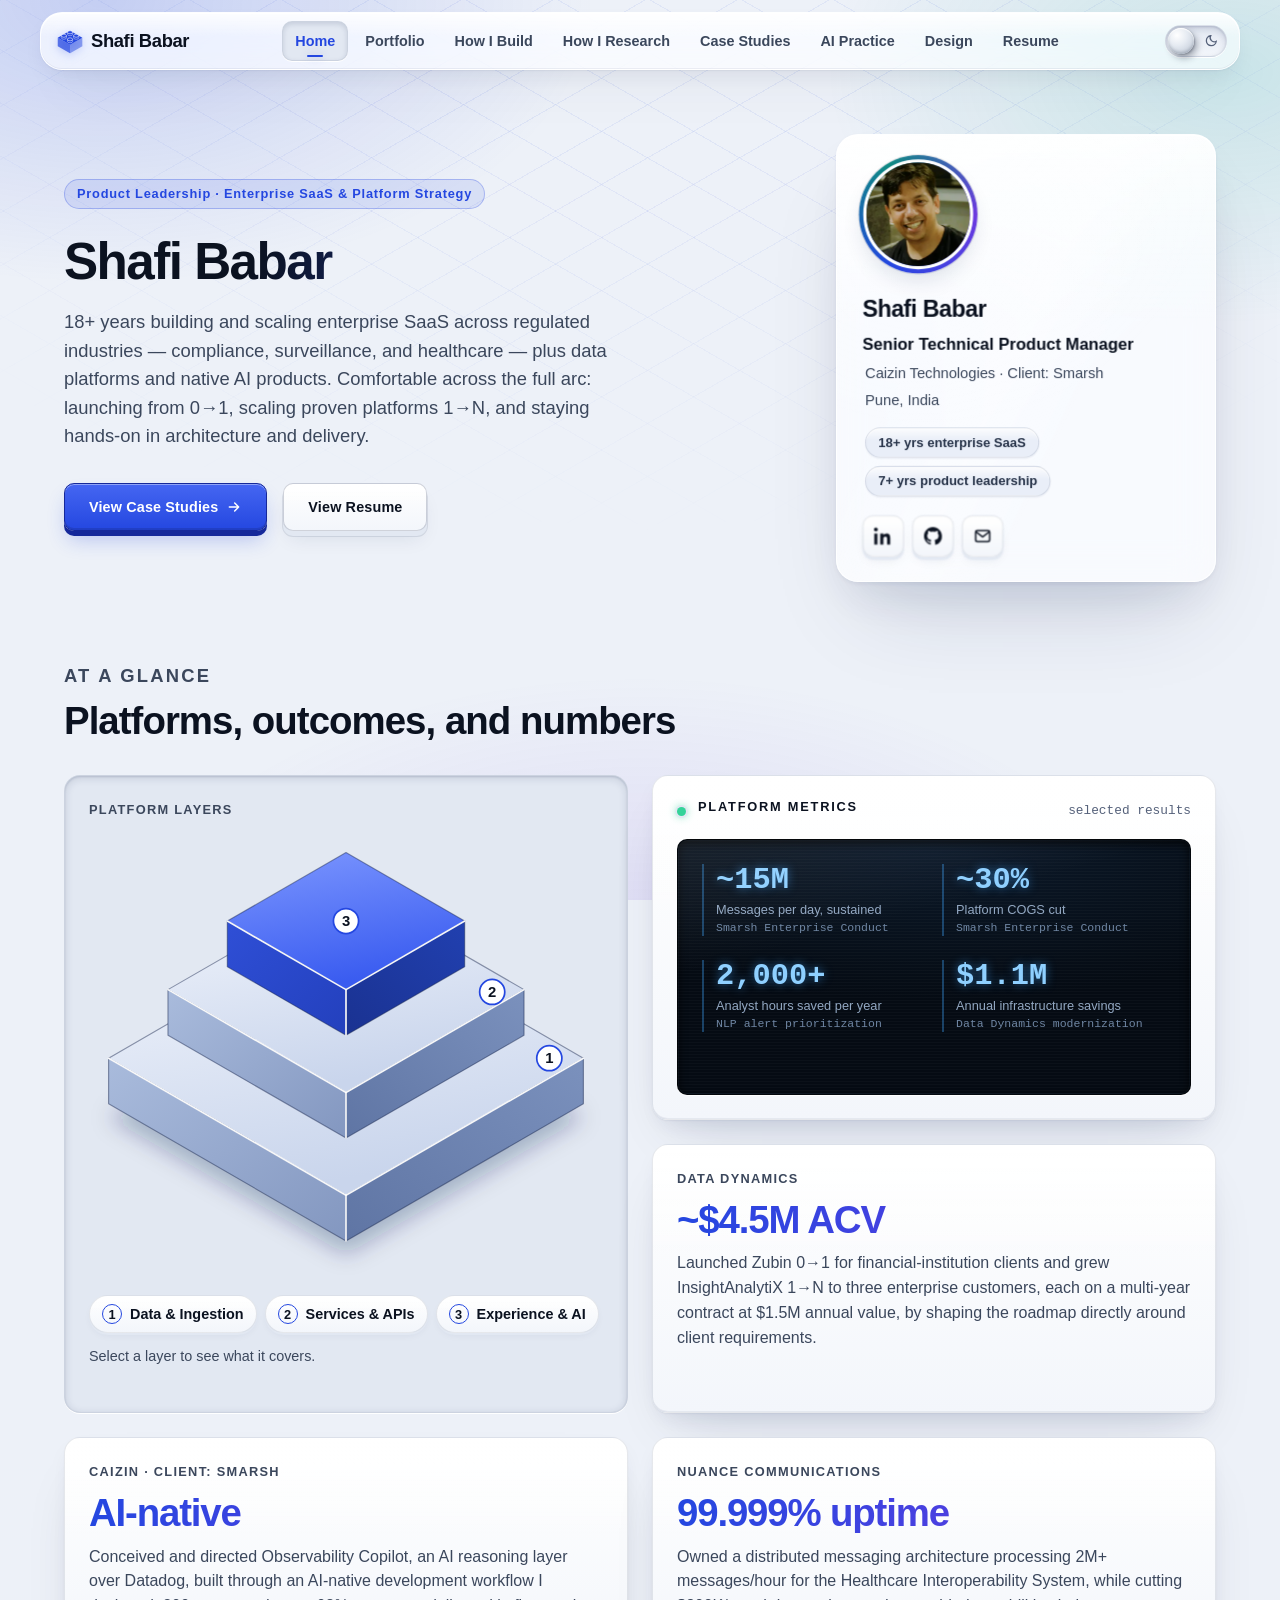
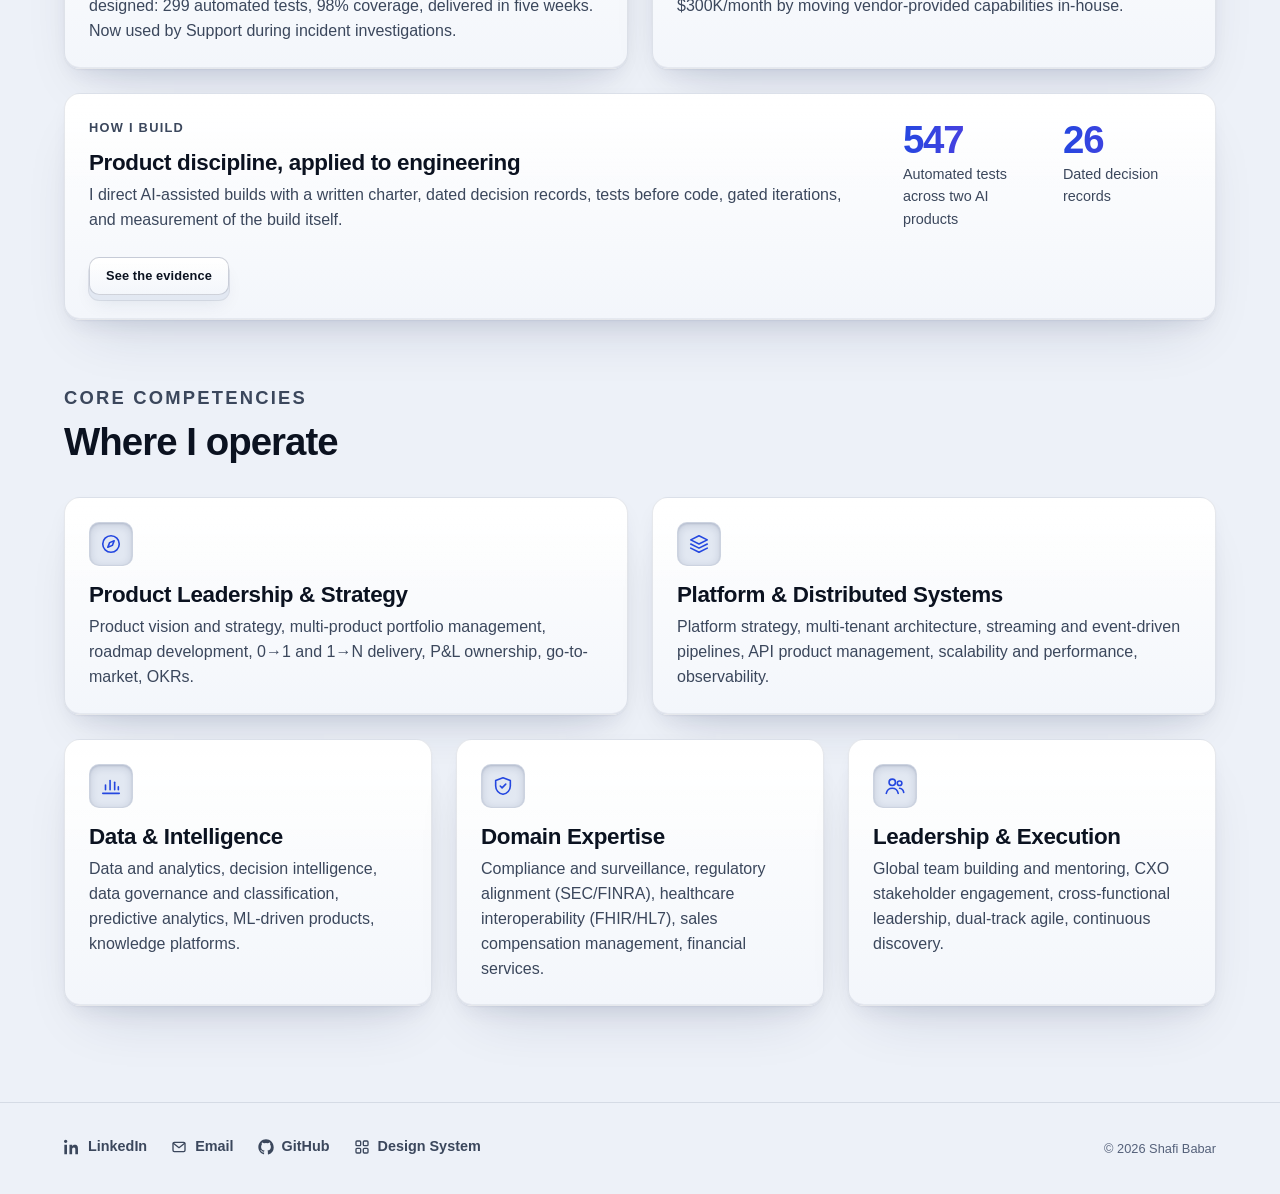
==== commit c32f3f13: "Add How I Research page, reorder nav, and switch to a brick favicon How I Research covers evidence s" ====
--- a/index.html
+++ b/index.html
@@ -9,7 +9,7 @@
 <meta property="og:description" content="18+ years building and scaling enterprise SaaS across regulated industries, data platforms, and native AI products.">
 <meta property="og:type" content="website">
 <meta property="og:image" content="assets/profile.jpg">
-<link rel="icon" href="data:image/svg+xml,%3Csvg xmlns='http://www.w3.org/2000/svg' viewBox='0 0 32 32'%3E%3Cpolygon points='16,3 29,10.5 16,18 3,10.5' fill='%234566f2'/%3E%3Cpolygon points='3,10.5 16,18 16,30 3,22.5' fill='%232447e0'/%3E%3Cpolygon points='29,10.5 16,18 16,30 29,22.5' fill='%2315289a'/%3E%3C/svg%3E">
+<link rel="icon" href="data:image/svg+xml,%3Csvg%20xmlns='http://www.w3.org/2000/svg'%20viewBox='-15.1%20-13%2030.1%2030.2'%3E%3Cstyle%3E*{stroke:%230b1220;stroke-width:.9;stroke-linejoin:round}.t,.tp{fill:%236f8cff}.l{fill:%232447e0}.r{fill:%2315289a}.s{fill:%233a5cf0}@media%20(prefers-color-scheme:dark){*{stroke:%23e9eef6}.t,.tp{fill:%239db4ff}.l{fill:%234f7bff}.r{fill:%232447e0}.s{fill:%236f8cff}}%3C/style%3E%3Cpolygon%20class='l'%20points='-13.9,8%200,16%200,6.4%20-13.9,-1.6'/%3E%3Cpolygon%20class='r'%20points='13.9,8%200,16%200,6.4%2013.9,-1.6'/%3E%3Cpolygon%20class='tp'%20points='0,-9.6%2013.9,-1.6%200,6.4%20-13.9,-1.6'/%3E%3Cpath%20class='s'%20d='M-2.9%20-7.8V-5.6A2.9%201.7%200%200%200%202.9%20-5.6V-7.8Z'/%3E%3Cellipse%20class='t'%20cx='0'%20cy='-7.8'%20rx='2.9'%20ry='1.7'/%3E%3Cpath%20class='s'%20d='M4%20-3.8V-1.6A2.9%201.7%200%200%200%209.9%20-1.6V-3.8Z'/%3E%3Cellipse%20class='t'%20cx='6.9'%20cy='-3.8'%20rx='2.9'%20ry='1.7'/%3E%3Cpath%20class='s'%20d='M-9.9%20-3.8V-1.6A2.9%201.7%200%200%200%20-4%20-1.6V-3.8Z'/%3E%3Cellipse%20class='t'%20cx='-6.9'%20cy='-3.8'%20rx='2.9'%20ry='1.7'/%3E%3Cpath%20class='s'%20d='M-2.9%200.2V2.4A2.9%201.7%200%200%200%202.9%202.4V0.2Z'/%3E%3Cellipse%20class='t'%20cx='0'%20cy='0.2'%20rx='2.9'%20ry='1.7'/%3E%3C/svg%3E">
 <script>
 (function(){var d=document.documentElement,t;d.className+=" js";try{t=localStorage.getItem("theme")}catch(e){}if(t!=="light"&&t!=="dark")t=matchMedia("(prefers-color-scheme: dark)").matches?"dark":"light";d.setAttribute("data-theme",t)})();
 </script>
@@ -21,17 +21,18 @@
 <header class="site-header">
   <div class="dock surface-glass">
     <a class="brand" href="index.html">
-      <svg viewBox="0 0 26 26" aria-hidden="true"><polygon points="13,1.5 24,7.85 13,14.2 2,7.85" fill="currentColor"/><polygon points="2,7.85 13,14.2 13,24.5 2,18.15" fill="currentColor" opacity=".72"/><polygon points="24,7.85 13,14.2 13,24.5 24,18.15" fill="currentColor" opacity=".48"/></svg>
+      <svg viewBox="-14.7 -12.6 29.3 29.4" aria-hidden="true"><polygon points="-13.9,8 0,16 0,6.4 -13.9,-1.6" fill="currentColor" opacity=".72"/><polygon points="13.9,8 0,16 0,6.4 13.9,-1.6" fill="currentColor" opacity=".48"/><polygon points="0,-9.6 13.9,-1.6 0,6.4 -13.9,-1.6" fill="currentColor"/><g stroke="var(--color-surface)" stroke-width=".6"><path d="M-2.9 -7.8V-5.6A2.9 1.7 0 0 0 2.9 -5.6V-7.8Z" fill="currentColor" opacity=".8"/><ellipse cx="0" cy="-7.8" rx="2.9" ry="1.7" fill="currentColor"/><path d="M4 -3.8V-1.6A2.9 1.7 0 0 0 9.9 -1.6V-3.8Z" fill="currentColor" opacity=".8"/><ellipse cx="6.9" cy="-3.8" rx="2.9" ry="1.7" fill="currentColor"/><path d="M-9.9 -3.8V-1.6A2.9 1.7 0 0 0 -4 -1.6V-3.8Z" fill="currentColor" opacity=".8"/><ellipse cx="-6.9" cy="-3.8" rx="2.9" ry="1.7" fill="currentColor"/><path d="M-2.9 0.2V2.4A2.9 1.7 0 0 0 2.9 2.4V0.2Z" fill="currentColor" opacity=".8"/><ellipse cx="0" cy="0.2" rx="2.9" ry="1.7" fill="currentColor"/></g></svg>
       Shafi Babar
     </a>
     <nav aria-label="Primary">
       <ul class="nav-links" id="primary-nav" data-nav-links>
         <li><a href="index.html">Home</a></li>
+        <li><a href="pages/portfolio.html">Portfolio</a></li>
+        <li><a href="pages/how-i-build.html">How I Build</a></li>
+        <li><a href="pages/how-i-research.html">How I Research</a></li>
         <li><a href="pages/case-studies.html">Case Studies</a></li>
         <li><a href="pages/ai.html">AI Practice</a></li>
-        <li><a href="pages/how-i-build.html">How I Build</a></li>
         <li><a href="pages/design.html">Design</a></li>
-        <li><a href="pages/portfolio.html">Portfolio</a></li>
         <li><a href="pages/resume.html">Resume</a></li>
       </ul>
     </nav>
--- a/css/styles.css
+++ b/css/styles.css
@@ -402,6 +402,7 @@
   text-decoration: none;
   font-size: var(--text-sm);
   font-weight: 650;
+  white-space: nowrap;
   border: 1px solid transparent;
   transition: transform var(--transition-normal), box-shadow var(--transition-normal),
               background-color var(--transition-normal), color var(--transition-fast);
@@ -454,7 +455,7 @@
 }
 .nav-toggle:active { box-shadow: var(--shadow-inset); }
 
-@media (max-width: 960px) {
+@media (max-width: 1060px) {
   .nav-toggle { display: inline-flex; }
   .nav-links {
     position: absolute;
@@ -1171,6 +1172,16 @@
 .skills-grid h4 { margin-bottom: var(--space-2); }
 .skills-grid p { color: var(--color-text-muted); font-size: var(--text-sm); margin-bottom: 0; }
 
+
+/* Home: "How I build" summary tile */
+.build-tile { display: grid; grid-template-columns: 1fr auto; gap: var(--space-5) var(--space-7); align-items: center; }
+.build-tile h3 { font-size: var(--text-lg); }
+.build-tile__stats { display: flex; gap: var(--space-6); margin: 0; }
+.build-tile__stats div { display: flex; flex-direction: column-reverse; justify-content: flex-end; }
+.build-tile__stats dt { font-size: var(--text-sm); color: var(--color-text-muted); max-width: 16ch; }
+.build-tile__stats dd { margin: 0 0 var(--space-1); }
+.build-tile .project-footer { grid-column: 1 / -1; padding-top: 0; }
+@media (max-width: 760px) { .build-tile { grid-template-columns: 1fr; } }
 
 /* ==========================================================================
    19b. Portfolio: pillars and project cards
@@ -1742,7 +1753,7 @@
    19m. Comparison table
    Marks pair an icon with a word, never color alone.
    ========================================================================== */
-.table-scroll { overflow-x: auto; margin: var(--space-5) 0; border-radius: var(--radius-lg); border: 1px solid var(--color-border); box-shadow: var(--shadow-raised); background: var(--color-surface); }
+.table-scroll { position: relative; overflow-x: auto; margin: var(--space-5) 0; border-radius: var(--radius-lg); border: 1px solid var(--color-border); box-shadow: var(--shadow-raised); background: var(--color-surface); }
 .compare-table { min-width: 560px; }
 .compare-table thead th { background: var(--color-surface-2); font-size: var(--text-xs); text-transform: uppercase; letter-spacing: 0.08em; }
 .compare-table tbody th { font-weight: 650; color: var(--color-text); }
@@ -1826,7 +1837,7 @@
    ========================================================================== */
 .chart { margin: var(--space-5) 0; }
 .chart figcaption { margin: 0 0 var(--space-3); font-weight: 700; color: var(--color-text); font-size: var(--text-base); }
-.chart-wrap { position: relative; }
+.chart-wrap { position: relative; max-width: 720px; }
 .chart-svg { width: 100%; height: auto; display: block; overflow: visible; border-radius: var(--radius-sm); }
 .chart-svg--spark { max-width: 200px; }
 .chart-svg:focus-visible { outline: 3px solid var(--color-focus); outline-offset: 4px; }
@@ -1860,7 +1871,7 @@
 .chart-tooltip.is-visible { opacity: 1; }
 .chart-tooltip strong { display: block; font-size: var(--text-sm); color: var(--color-text); }
 .chart-tooltip span { color: var(--color-text-muted); }
-.chart-table { margin-top: var(--space-3); font-size: var(--text-sm); }
+.chart-table { margin-top: var(--space-3); font-size: var(--text-sm); max-width: 100%; overflow-x: auto; }
 .chart-table table { margin-top: var(--space-2); max-width: 360px; }
 
 
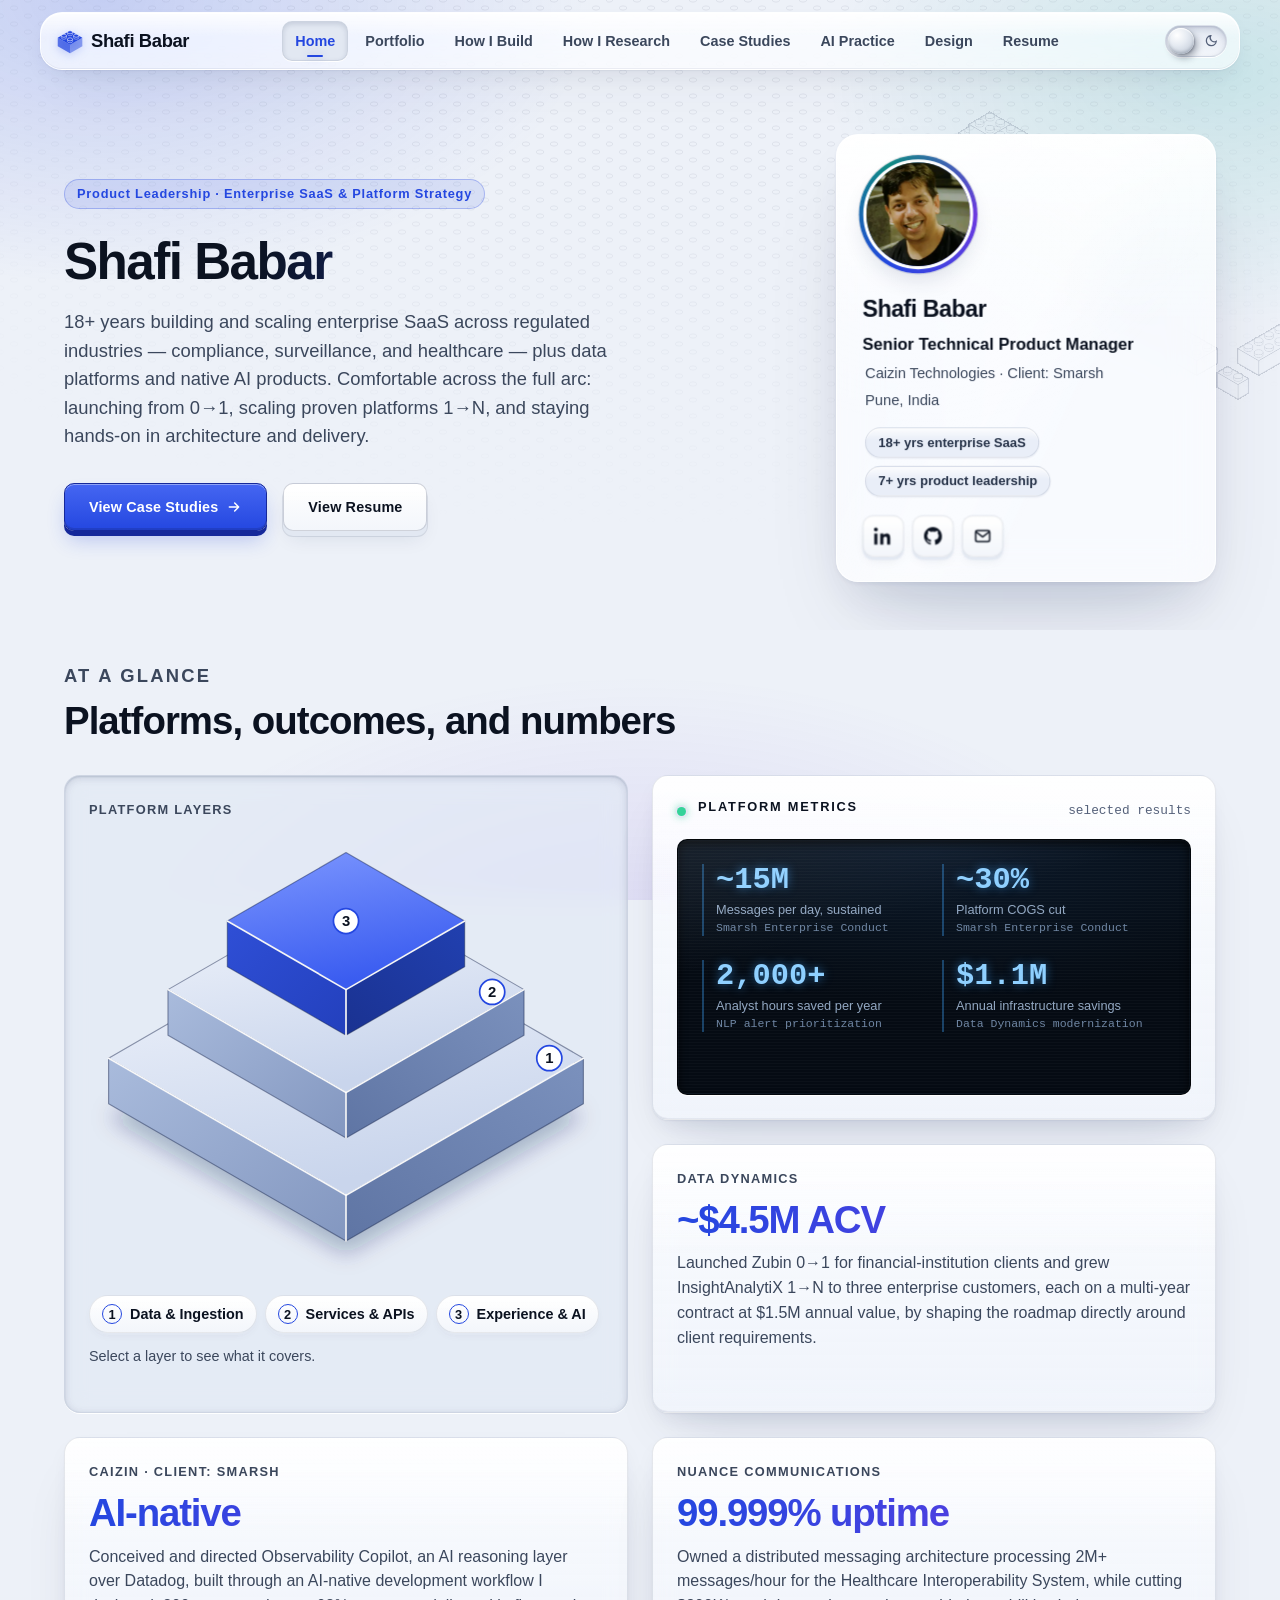
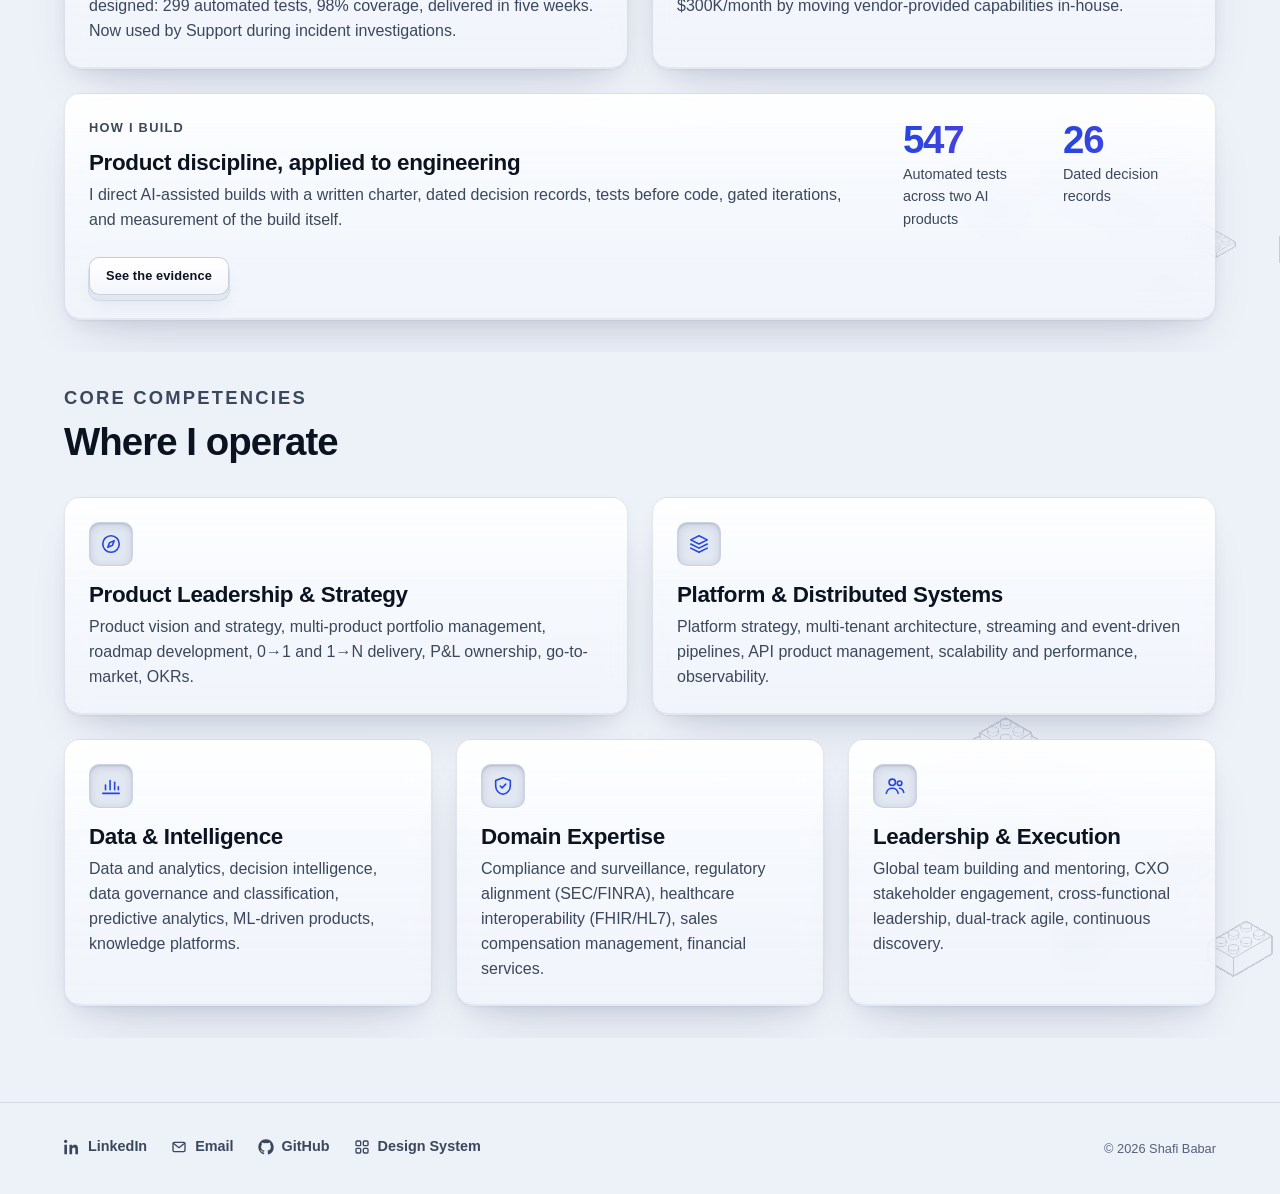
==== commit 36c98612: "Turn page-header images into glossy tilt cards built from bricks The header images on How I Build, H" ====
--- a/index.html
+++ b/index.html
@@ -66,8 +66,8 @@
         </div>
       </div>
 
-      <div class="profile-card" data-tilt>
-        <div class="profile-card__glass" aria-hidden="true"><div class="profile-card__sheen"></div></div>
+      <div class="tilt-card profile-card" data-tilt>
+        <div class="tilt-card__glass" aria-hidden="true"><div class="tilt-card__sheen"></div></div>
         <div class="depth z-3">
           <div class="profile-photo">
             <picture>
--- a/css/styles.css
+++ b/css/styles.css
@@ -154,7 +154,15 @@
   --wash-1:    light-dark(rgba(36, 71, 224, 0.20), rgba(62, 166, 255, 0.10));
   --wash-2:    light-dark(rgba(14, 160, 150, 0.16), rgba(34, 211, 238, 0.05));
   --wash-3:    light-dark(rgba(109, 58, 224, 0.14), rgba(40, 60, 110, 0.18));
-  --grid-line: light-dark(rgba(36, 71, 224, 0.07), rgba(120, 170, 255, 0.05));
+  /* Toy-brick background drawings: neutral architectural gray in light,
+     faint tactical-blue schematic in dark */
+  --brick-line:       light-dark(rgba(64, 78, 104, 0.22), rgba(90, 175, 255, 0.34));
+  --brick-line-faint: light-dark(rgba(64, 78, 104, 0.11), rgba(90, 175, 255, 0.12));
+
+  /* Translucent glass versions of the surfaces, used over the brick drawings */
+  --glass-surface:   light-dark(rgba(255, 255, 255, 0.72), rgba(18, 23, 32, 0.72));
+  --glass-surface-2: light-dark(rgba(243, 246, 251, 0.64), rgba(13, 17, 24, 0.74));
+  --glass-sunken:    light-dark(rgba(226, 232, 242, 0.70), rgba(8, 11, 16, 0.72));
 
   /* Instrument screen: dark in both themes, like real hardware */
   --screen-bg:    #050b13;
@@ -181,6 +189,22 @@
 }
 
 
+/* 2d. Toy-brick drawings (generated, isometric, unbranded). Each is a mask:
+   the SVG supplies the shape, --brick-line supplies the theme color. */
+:root {
+  --brick-scene-wall: url("data:image/svg+xml,%3Csvg xmlns='http://www.w3.org/2000/svg' viewBox='-59.4 -29.7 257.4 201.7'%3E%3Cfilter id='a'%3E%3CfeColorMatrix type='luminanceToAlpha'/%3E%3C/filter%3E%3Cg filter='url(%23a)' fill='%23000' stroke='%23fff' stroke-width='.6' stroke-linejoin='round'%3E%3Cpolygon points='0,-1.6 124.7,70.4 69.3,102.4 -55.4,30.4'/%3E%3Cpolygon points='124.7,72 69.3,104 69.3,102.4 124.7,70.4'/%3E%3Cpolygon points='-55.4,32 69.3,104 69.3,102.4 -55.4,30.4'/%3E%3Cellipse cx='0' cy='1.4' rx='2.9' ry='1.7'/%3E%3Cellipse cx='-6.9' cy='5.4' rx='2.9' ry='1.7'/%3E%3Cellipse cx='6.9' cy='5.4' rx='2.9' ry='1.7'/%3E%3Cellipse cx='-13.9' cy='9.4' rx='2.9' ry='1.7'/%3E%3Cellipse cx='0' cy='9.4' rx='2.9' ry='1.7'/%3E%3Cellipse cx='13.9' cy='9.4' rx='2.9' ry='1.7'/%3E%3Cellipse cx='-6.9' cy='13.4' rx='2.9' ry='1.7'/%3E%3Cellipse cx='6.9' cy='13.4' rx='2.9' ry='1.7'/%3E%3Cellipse cx='20.8' cy='13.4' rx='2.9' ry='1.7'/%3E%3Cellipse cx='0' cy='17.4' rx='2.9' ry='1.7'/%3E%3Cellipse cx='13.9' cy='17.4' rx='2.9' ry='1.7'/%3E%3Cellipse cx='27.7' cy='17.4' rx='2.9' ry='1.7'/%3E%3Cellipse cx='-34.6' cy='21.4' rx='2.9' ry='1.7'/%3E%3Cellipse cx='6.9' cy='21.4' rx='2.9' ry='1.7'/%3E%3Cellipse cx='20.8' cy='21.4' rx='2.9' ry='1.7'/%3E%3Cellipse cx='34.6' cy='21.4' rx='2.9' ry='1.7'/%3E%3Cellipse cx='-41.6' cy='25.4' rx='2.9' ry='1.7'/%3E%3Cellipse cx='-27.7' cy='25.4' rx='2.9' ry='1.7'/%3E%3Cellipse cx='13.9' cy='25.4' rx='2.9' ry='1.7'/%3E%3Cellipse cx='27.7' cy='25.4' rx='2.9' ry='1.7'/%3E%3Cellipse cx='41.6' cy='25.4' rx='2.9' ry='1.7'/%3E%3Cellipse cx='-48.5' cy='29.4' rx='2.9' ry='1.7'/%3E%3Cellipse cx='-34.6' cy='29.4' rx='2.9' ry='1.7'/%3E%3Cellipse cx='-20.8' cy='29.4' rx='2.9' ry='1.7'/%3E%3Cellipse cx='20.8' cy='29.4' rx='2.9' ry='1.7'/%3E%3Cellipse cx='34.6' cy='29.4' rx='2.9' ry='1.7'/%3E%3Cellipse cx='48.5' cy='29.4' rx='2.9' ry='1.7'/%3E%3Cellipse cx='-41.6' cy='33.4' rx='2.9' ry='1.7'/%3E%3Cellipse cx='-13.9' cy='33.4' rx='2.9' ry='1.7'/%3E%3Cellipse cx='27.7' cy='33.4' rx='2.9' ry='1.7'/%3E%3Cellipse cx='41.6' cy='33.4' rx='2.9' ry='1.7'/%3E%3Cellipse cx='55.4' cy='33.4' rx='2.9' ry='1.7'/%3E%3Cellipse cx='-6.9' cy='37.4' rx='2.9' ry='1.7'/%3E%3Cellipse cx='34.6' cy='37.4' rx='2.9' ry='1.7'/%3E%3Cellipse cx='48.5' cy='37.4' rx='2.9' ry='1.7'/%3E%3Cellipse cx='62.4' cy='37.4' rx='2.9' ry='1.7'/%3E%3Cellipse cx='0' cy='41.4' rx='2.9' ry='1.7'/%3E%3Cellipse cx='41.6' cy='41.4' rx='2.9' ry='1.7'/%3E%3Cellipse cx='55.4' cy='41.4' rx='2.9' ry='1.7'/%3E%3Cellipse cx='69.3' cy='41.4' rx='2.9' ry='1.7'/%3E%3Cellipse cx='6.9' cy='45.4' rx='2.9' ry='1.7'/%3E%3Cellipse cx='48.5' cy='45.4' rx='2.9' ry='1.7'/%3E%3Cellipse cx='62.4' cy='45.4' rx='2.9' ry='1.7'/%3E%3Cellipse cx='76.2' cy='45.4' rx='2.9' ry='1.7'/%3E%3Cellipse cx='13.9' cy='49.4' rx='2.9' ry='1.7'/%3E%3Cellipse cx='55.4' cy='49.4' rx='2.9' ry='1.7'/%3E%3Cellipse cx='69.3' cy='49.4' rx='2.9' ry='1.7'/%3E%3Cellipse cx='83.1' cy='49.4' rx='2.9' ry='1.7'/%3E%3Cellipse cx='20.8' cy='53.4' rx='2.9' ry='1.7'/%3E%3Cellipse cx='62.4' cy='53.4' rx='2.9' ry='1.7'/%3E%3Cellipse cx='76.2' cy='53.4' rx='2.9' ry='1.7'/%3E%3Cellipse cx='90.1' cy='53.4' rx='2.9' ry='1.7'/%3E%3Cellipse cx='13.9' cy='57.4' rx='2.9' ry='1.7'/%3E%3Cellipse cx='27.7' cy='57.4' rx='2.9' ry='1.7'/%3E%3Cellipse cx='69.3' cy='57.4' rx='2.9' ry='1.7'/%3E%3Cellipse cx='83.1' cy='57.4' rx='2.9' ry='1.7'/%3E%3Cellipse cx='97' cy='57.4' rx='2.9' ry='1.7'/%3E%3Cellipse cx='6.9' cy='61.4' rx='2.9' ry='1.7'/%3E%3Cellipse cx='20.8' cy='61.4' rx='2.9' ry='1.7'/%3E%3Cellipse cx='34.6' cy='61.4' rx='2.9' ry='1.7'/%3E%3Cellipse cx='76.2' cy='61.4' rx='2.9' ry='1.7'/%3E%3Cellipse cx='90.1' cy='61.4' rx='2.9' ry='1.7'/%3E%3Cellipse cx='103.9' cy='61.4' rx='2.9' ry='1.7'/%3E%3Cellipse cx='13.9' cy='65.4' rx='2.9' ry='1.7'/%3E%3Cellipse cx='41.6' cy='65.4' rx='2.9' ry='1.7'/%3E%3Cellipse cx='83.1' cy='65.4' rx='2.9' ry='1.7'/%3E%3Cellipse cx='97' cy='65.4' rx='2.9' ry='1.7'/%3E%3Cellipse cx='110.9' cy='65.4' rx='2.9' ry='1.7'/%3E%3Cellipse cx='48.5' cy='69.4' rx='2.9' ry='1.7'/%3E%3Cellipse cx='90.1' cy='69.4' rx='2.9' ry='1.7'/%3E%3Cellipse cx='103.9' cy='69.4' rx='2.9' ry='1.7'/%3E%3Cellipse cx='117.8' cy='69.4' rx='2.9' ry='1.7'/%3E%3Cellipse cx='41.6' cy='73.4' rx='2.9' ry='1.7'/%3E%3Cellipse cx='55.4' cy='73.4' rx='2.9' ry='1.7'/%3E%3Cellipse cx='97' cy='73.4' rx='2.9' ry='1.7'/%3E%3Cellipse cx='110.9' cy='73.4' rx='2.9' ry='1.7'/%3E%3Cellipse cx='34.6' cy='77.4' rx='2.9' ry='1.7'/%3E%3Cellipse cx='62.4' cy='77.4' rx='2.9' ry='1.7'/%3E%3Cellipse cx='103.9' cy='77.4' rx='2.9' ry='1.7'/%3E%3Cellipse cx='69.3' cy='81.4' rx='2.9' ry='1.7'/%3E%3Cellipse cx='62.4' cy='85.4' rx='2.9' ry='1.7'/%3E%3Cellipse cx='76.2' cy='85.4' rx='2.9' ry='1.7'/%3E%3Cellipse cx='55.4' cy='89.4' rx='2.9' ry='1.7'/%3E%3Cellipse cx='69.3' cy='89.4' rx='2.9' ry='1.7'/%3E%3Cellipse cx='83.1' cy='89.4' rx='2.9' ry='1.7'/%3E%3Cellipse cx='62.4' cy='93.4' rx='2.9' ry='1.7'/%3E%3Cellipse cx='76.2' cy='93.4' rx='2.9' ry='1.7'/%3E%3Cellipse cx='69.3' cy='97.4' rx='2.9' ry='1.7'/%3E%3Cpolygon points='-20.8,0.8 6.9,16.8 -6.9,24.8 -34.6,8.8'/%3E%3Cpolygon points='6.9,26.4 -6.9,34.4 -6.9,24.8 6.9,16.8'/%3E%3Cpolygon points='-34.6,18.4 -6.9,34.4 -6.9,24.8 -34.6,8.8'/%3E%3Cpath d='M-23.7 3.1V4.8A2.9 1.7 0 0 0 -17.8 4.8V3.1'/%3E%3Cellipse cx='-20.8' cy='3.1' rx='2.9' ry='1.7'/%3E%3Cpath d='M-30.7 7.1V8.8A2.9 1.7 0 0 0 -24.8 8.8V7.1'/%3E%3Cellipse cx='-27.7' cy='7.1' rx='2.9' ry='1.7'/%3E%3Cpolygon points='6.9,16.8 27.7,28.8 13.9,36.8 -6.9,24.8'/%3E%3Cpolygon points='27.7,38.4 13.9,46.4 13.9,36.8 27.7,28.8'/%3E%3Cpolygon points='-6.9,34.4 13.9,46.4 13.9,36.8 -6.9,24.8'/%3E%3Cpolygon points='27.7,28.8 55.4,44.8 41.6,52.8 13.9,36.8'/%3E%3Cpolygon points='55.4,54.4 41.6,62.4 41.6,52.8 55.4,44.8'/%3E%3Cpolygon points='13.9,46.4 41.6,62.4 41.6,52.8 13.9,36.8'/%3E%3Cpolygon points='55.4,44.8 69.3,52.8 55.4,60.8 41.6,52.8'/%3E%3Cpolygon points='69.3,62.4 55.4,70.4 55.4,60.8 69.3,52.8'/%3E%3Cpolygon points='41.6,62.4 55.4,70.4 55.4,60.8 41.6,52.8'/%3E%3Cpolygon points='69.3,52.8 83.1,60.8 69.3,68.8 55.4,60.8'/%3E%3Cpolygon points='83.1,70.4 69.3,78.4 69.3,68.8 83.1,60.8'/%3E%3Cpolygon points='55.4,70.4 69.3,78.4 69.3,68.8 55.4,60.8'/%3E%3Cpath d='M66.3 55.1V56.8A2.9 1.7 0 0 0 72.2 56.8V55.1'/%3E%3Cellipse cx='69.3' cy='55.1' rx='2.9' ry='1.7'/%3E%3Cpath d='M59.4 59.1V60.8A2.9 1.7 0 0 0 65.3 60.8V59.1'/%3E%3Cellipse cx='62.4' cy='59.1' rx='2.9' ry='1.7'/%3E%3Cpath d='M73.3 59.1V60.8A2.9 1.7 0 0 0 79.1 60.8V59.1'/%3E%3Cellipse cx='76.2' cy='59.1' rx='2.9' ry='1.7'/%3E%3Cpath d='M66.3 63.1V64.8A2.9 1.7 0 0 0 72.2 64.8V63.1'/%3E%3Cellipse cx='69.3' cy='63.1' rx='2.9' ry='1.7'/%3E%3Cpolygon points='83.1,60.8 103.9,72.8 90.1,80.8 69.3,68.8'/%3E%3Cpolygon points='103.9,82.4 90.1,90.4 90.1,80.8 103.9,72.8'/%3E%3Cpolygon points='69.3,78.4 90.1,90.4 90.1,80.8 69.3,68.8'/%3E%3Cpath d='M80.2 63.1V64.8A2.9 1.7 0 0 0 86.1 64.8V63.1'/%3E%3Cellipse cx='83.1' cy='63.1' rx='2.9' ry='1.7'/%3E%3Cpath d='M73.3 67.1V68.8A2.9 1.7 0 0 0 79.1 68.8V67.1'/%3E%3Cellipse cx='76.2' cy='67.1' rx='2.9' ry='1.7'/%3E%3Cpath d='M87.1 67.1V68.8A2.9 1.7 0 0 0 93 68.8V67.1'/%3E%3Cellipse cx='90.1' cy='67.1' rx='2.9' ry='1.7'/%3E%3Cpath d='M80.2 71.1V72.8A2.9 1.7 0 0 0 86.1 72.8V71.1'/%3E%3Cellipse cx='83.1' cy='71.1' rx='2.9' ry='1.7'/%3E%3Cpath d='M94.1 71.1V72.8A2.9 1.7 0 0 0 99.9 72.8V71.1'/%3E%3Cellipse cx='97' cy='71.1' rx='2.9' ry='1.7'/%3E%3Cpath d='M87.1 75.1V76.8A2.9 1.7 0 0 0 93 76.8V75.1'/%3E%3Cellipse cx='90.1' cy='75.1' rx='2.9' ry='1.7'/%3E%3Cpolygon points='-13.9,-4.8 0,3.2 -13.9,11.2 -27.7,3.2'/%3E%3Cpolygon points='0,12.8 -13.9,20.8 -13.9,11.2 0,3.2'/%3E%3Cpolygon points='-27.7,12.8 -13.9,20.8 -13.9,11.2 -27.7,3.2'/%3E%3Cpolygon points='0,3.2 27.7,19.2 13.9,27.2 -13.9,11.2'/%3E%3Cpolygon points='27.7,28.8 13.9,36.8 13.9,27.2 27.7,19.2'/%3E%3Cpolygon points='-13.9,20.8 13.9,36.8 13.9,27.2 -13.9,11.2'/%3E%3Cpolygon points='27.7,19.2 69.3,43.2 55.4,51.2 13.9,27.2'/%3E%3Cpolygon points='69.3,52.8 55.4,60.8 55.4,51.2 69.3,43.2'/%3E%3Cpolygon points='13.9,36.8 55.4,60.8 55.4,51.2 13.9,27.2'/%3E%3Cpath d='M45.6 33.5V35.2A2.9 1.7 0 0 0 51.4 35.2V33.5'/%3E%3Cellipse cx='48.5' cy='33.5' rx='2.9' ry='1.7'/%3E%3Cpath d='M38.6 37.5V39.2A2.9 1.7 0 0 0 44.5 39.2V37.5'/%3E%3Cellipse cx='41.6' cy='37.5' rx='2.9' ry='1.7'/%3E%3Cpath d='M52.5 37.5V39.2A2.9 1.7 0 0 0 58.4 39.2V37.5'/%3E%3Cellipse cx='55.4' cy='37.5' rx='2.9' ry='1.7'/%3E%3Cpath d='M45.6 41.5V43.2A2.9 1.7 0 0 0 51.4 43.2V41.5'/%3E%3Cellipse cx='48.5' cy='41.5' rx='2.9' ry='1.7'/%3E%3Cpath d='M59.4 41.5V43.2A2.9 1.7 0 0 0 65.3 43.2V41.5'/%3E%3Cellipse cx='62.4' cy='41.5' rx='2.9' ry='1.7'/%3E%3Cpath d='M52.5 45.5V47.2A2.9 1.7 0 0 0 58.4 47.2V45.5'/%3E%3Cellipse cx='55.4' cy='45.5' rx='2.9' ry='1.7'/%3E%3Cpolygon points='-20.8,-18.4 -6.9,-10.4 -20.8,-2.4 -34.6,-10.4'/%3E%3Cpolygon points='-6.9,-0.8 -20.8,7.2 -20.8,-2.4 -6.9,-10.4'/%3E%3Cpolygon points='-34.6,-0.8 -20.8,7.2 -20.8,-2.4 -34.6,-10.4'/%3E%3Cpath d='M-23.7 -16.1V-14.4A2.9 1.7 0 0 0 -17.8 -14.4V-16.1'/%3E%3Cellipse cx='-20.8' cy='-16.1' rx='2.9' ry='1.7'/%3E%3Cpath d='M-30.7 -12.1V-10.4A2.9 1.7 0 0 0 -24.8 -10.4V-12.1'/%3E%3Cellipse cx='-27.7' cy='-12.1' rx='2.9' ry='1.7'/%3E%3Cpolygon points='-6.9,-10.4 34.6,13.6 20.8,21.6 -20.8,-2.4'/%3E%3Cpolygon points='34.6,23.2 20.8,31.2 20.8,21.6 34.6,13.6'/%3E%3Cpolygon points='-20.8,7.2 20.8,31.2 20.8,21.6 -20.8,-2.4'/%3E%3Cpath d='M10.9 3.9V5.6A2.9 1.7 0 0 0 16.8 5.6V3.9'/%3E%3Cellipse cx='13.9' cy='3.9' rx='2.9' ry='1.7'/%3E%3Cpath d='M4 7.9V9.6A2.9 1.7 0 0 0 9.9 9.6V7.9'/%3E%3Cellipse cx='6.9' cy='7.9' rx='2.9' ry='1.7'/%3E%3Cpath d='M17.8 7.9V9.6A2.9 1.7 0 0 0 23.7 9.6V7.9'/%3E%3Cellipse cx='20.8' cy='7.9' rx='2.9' ry='1.7'/%3E%3Cpath d='M10.9 11.9V13.6A2.9 1.7 0 0 0 16.8 13.6V11.9'/%3E%3Cellipse cx='13.9' cy='11.9' rx='2.9' ry='1.7'/%3E%3Cpath d='M24.8 11.9V13.6A2.9 1.7 0 0 0 30.7 13.6V11.9'/%3E%3Cellipse cx='27.7' cy='11.9' rx='2.9' ry='1.7'/%3E%3Cpath d='M17.8 15.9V17.6A2.9 1.7 0 0 0 23.7 17.6V15.9'/%3E%3Cellipse cx='20.8' cy='15.9' rx='2.9' ry='1.7'/%3E%3Cpolygon points='34.6,13.6 48.5,21.6 34.6,29.6 20.8,21.6'/%3E%3Cpolygon points='48.5,31.2 34.6,39.2 34.6,29.6 48.5,21.6'/%3E%3Cpolygon points='20.8,31.2 34.6,39.2 34.6,29.6 20.8,21.6'/%3E%3Cpath d='M31.7 15.9V17.6A2.9 1.7 0 0 0 37.6 17.6V15.9'/%3E%3Cellipse cx='34.6' cy='15.9' rx='2.9' ry='1.7'/%3E%3Cpath d='M24.8 19.9V21.6A2.9 1.7 0 0 0 30.7 21.6V19.9'/%3E%3Cellipse cx='27.7' cy='19.9' rx='2.9' ry='1.7'/%3E%3Cpath d='M38.6 19.9V21.6A2.9 1.7 0 0 0 44.5 21.6V19.9'/%3E%3Cellipse cx='41.6' cy='19.9' rx='2.9' ry='1.7'/%3E%3Cpath d='M31.7 23.9V25.6A2.9 1.7 0 0 0 37.6 25.6V23.9'/%3E%3Cellipse cx='34.6' cy='23.9' rx='2.9' ry='1.7'/%3E%3Cpolygon points='-13.9,-24 0,-16 -13.9,-8 -27.7,-16'/%3E%3Cpolygon points='0,-6.4 -13.9,1.6 -13.9,-8 0,-16'/%3E%3Cpolygon points='-27.7,-6.4 -13.9,1.6 -13.9,-8 -27.7,-16'/%3E%3Cpath d='M-16.8 -21.7V-20A2.9 1.7 0 0 0 -10.9 -20V-21.7'/%3E%3Cellipse cx='-13.9' cy='-21.7' rx='2.9' ry='1.7'/%3E%3Cpath d='M-23.7 -17.7V-16A2.9 1.7 0 0 0 -17.8 -16V-17.7'/%3E%3Cellipse cx='-20.8' cy='-17.7' rx='2.9' ry='1.7'/%3E%3Cpath d='M-9.9 -17.7V-16A2.9 1.7 0 0 0 -4 -16V-17.7'/%3E%3Cellipse cx='-6.9' cy='-17.7' rx='2.9' ry='1.7'/%3E%3Cpath d='M-16.8 -13.7V-12A2.9 1.7 0 0 0 -10.9 -12V-13.7'/%3E%3Cellipse cx='-13.9' cy='-13.7' rx='2.9' ry='1.7'/%3E%3Cpolygon points='0,-16 13.9,-8 0,0 -13.9,-8'/%3E%3Cpolygon points='13.9,1.6 0,9.6 0,0 13.9,-8'/%3E%3Cpolygon points='-13.9,1.6 0,9.6 0,0 -13.9,-8'/%3E%3Cpath d='M-2.9 -13.7V-12A2.9 1.7 0 0 0 2.9 -12V-13.7'/%3E%3Cellipse cx='0' cy='-13.7' rx='2.9' ry='1.7'/%3E%3Cpath d='M-9.9 -9.7V-8A2.9 1.7 0 0 0 -4 -8V-9.7'/%3E%3Cellipse cx='-6.9' cy='-9.7' rx='2.9' ry='1.7'/%3E%3Cpath d='M4 -9.7V-8A2.9 1.7 0 0 0 9.9 -8V-9.7'/%3E%3Cellipse cx='6.9' cy='-9.7' rx='2.9' ry='1.7'/%3E%3Cpath d='M-2.9 -5.7V-4A2.9 1.7 0 0 0 2.9 -4V-5.7'/%3E%3Cellipse cx='0' cy='-5.7' rx='2.9' ry='1.7'/%3E%3Cpolygon points='-27.7,27.2 13.9,51.2 0,59.2 -41.6,35.2'/%3E%3Cpolygon points='13.9,54.4 0,62.4 0,59.2 13.9,51.2'/%3E%3Cpolygon points='-41.6,38.4 0,62.4 0,59.2 -41.6,35.2'/%3E%3Cpath d='M-30.7 29.5V31.2A2.9 1.7 0 0 0 -24.8 31.2V29.5'/%3E%3Cellipse cx='-27.7' cy='29.5' rx='2.9' ry='1.7'/%3E%3Cpath d='M-37.6 33.5V35.2A2.9 1.7 0 0 0 -31.7 35.2V33.5'/%3E%3Cellipse cx='-34.6' cy='33.5' rx='2.9' ry='1.7'/%3E%3Cpath d='M-23.7 33.5V35.2A2.9 1.7 0 0 0 -17.8 35.2V33.5'/%3E%3Cellipse cx='-20.8' cy='33.5' rx='2.9' ry='1.7'/%3E%3Cpath d='M-30.7 37.5V39.2A2.9 1.7 0 0 0 -24.8 39.2V37.5'/%3E%3Cellipse cx='-27.7' cy='37.5' rx='2.9' ry='1.7'/%3E%3Cpath d='M-16.8 37.5V39.2A2.9 1.7 0 0 0 -10.9 39.2V37.5'/%3E%3Cellipse cx='-13.9' cy='37.5' rx='2.9' ry='1.7'/%3E%3Cpath d='M-23.7 41.5V43.2A2.9 1.7 0 0 0 -17.8 43.2V41.5'/%3E%3Cellipse cx='-20.8' cy='41.5' rx='2.9' ry='1.7'/%3E%3Cpath d='M-9.9 41.5V43.2A2.9 1.7 0 0 0 -4 43.2V41.5'/%3E%3Cellipse cx='-6.9' cy='41.5' rx='2.9' ry='1.7'/%3E%3Cpath d='M-16.8 45.5V47.2A2.9 1.7 0 0 0 -10.9 47.2V45.5'/%3E%3Cellipse cx='-13.9' cy='45.5' rx='2.9' ry='1.7'/%3E%3Cpath d='M-2.9 45.5V47.2A2.9 1.7 0 0 0 2.9 47.2V45.5'/%3E%3Cellipse cx='0' cy='45.5' rx='2.9' ry='1.7'/%3E%3Cpath d='M-9.9 49.5V51.2A2.9 1.7 0 0 0 -4 51.2V49.5'/%3E%3Cellipse cx='-6.9' cy='49.5' rx='2.9' ry='1.7'/%3E%3Cpath d='M4 49.5V51.2A2.9 1.7 0 0 0 9.9 51.2V49.5'/%3E%3Cellipse cx='6.9' cy='49.5' rx='2.9' ry='1.7'/%3E%3Cpath d='M-2.9 53.5V55.2A2.9 1.7 0 0 0 2.9 55.2V53.5'/%3E%3Cellipse cx='0' cy='53.5' rx='2.9' ry='1.7'/%3E%3Cpolygon points='27.7,52.8 41.6,60.8 27.7,68.8 13.9,60.8'/%3E%3Cpolygon points='41.6,70.4 27.7,78.4 27.7,68.8 41.6,60.8'/%3E%3Cpolygon points='13.9,70.4 27.7,78.4 27.7,68.8 13.9,60.8'/%3E%3Cpath d='M24.8 55.1V56.8A2.9 1.7 0 0 0 30.7 56.8V55.1'/%3E%3Cellipse cx='27.7' cy='55.1' rx='2.9' ry='1.7'/%3E%3Cpath d='M17.8 59.1V60.8A2.9 1.7 0 0 0 23.7 60.8V59.1'/%3E%3Cellipse cx='20.8' cy='59.1' rx='2.9' ry='1.7'/%3E%3Cpath d='M31.7 59.1V60.8A2.9 1.7 0 0 0 37.6 60.8V59.1'/%3E%3Cellipse cx='34.6' cy='59.1' rx='2.9' ry='1.7'/%3E%3Cpath d='M24.8 63.1V64.8A2.9 1.7 0 0 0 30.7 64.8V63.1'/%3E%3Cellipse cx='27.7' cy='63.1' rx='2.9' ry='1.7'/%3E%3Cpolygon points='48.5,71.2 62.4,79.2 48.5,87.2 34.6,79.2'/%3E%3Cpolygon points='62.4,82.4 48.5,90.4 48.5,87.2 62.4,79.2'/%3E%3Cpolygon points='34.6,82.4 48.5,90.4 48.5,87.2 34.6,79.2'/%3E%3Cpath d='M45.6 73.5V75.2A2.9 1.7 0 0 0 51.4 75.2V73.5'/%3E%3Cellipse cx='48.5' cy='73.5' rx='2.9' ry='1.7'/%3E%3Cpath d='M38.6 77.5V79.2A2.9 1.7 0 0 0 44.5 79.2V77.5'/%3E%3Cellipse cx='41.6' cy='77.5' rx='2.9' ry='1.7'/%3E%3Cpath d='M52.5 77.5V79.2A2.9 1.7 0 0 0 58.4 79.2V77.5'/%3E%3Cellipse cx='55.4' cy='77.5' rx='2.9' ry='1.7'/%3E%3Cpath d='M45.6 81.5V83.2A2.9 1.7 0 0 0 51.4 83.2V81.5'/%3E%3Cellipse cx='48.5' cy='81.5' rx='2.9' ry='1.7'/%3E%3Cpolygon points='83.1,102.4 138.6,134.4 124.7,142.4 69.3,110.4'/%3E%3Cpolygon points='138.6,144 124.7,152 124.7,142.4 138.6,134.4'/%3E%3Cpolygon points='69.3,120 124.7,152 124.7,142.4 69.3,110.4'/%3E%3Cpath d='M80.2 104.7V106.4A2.9 1.7 0 0 0 86.1 106.4V104.7'/%3E%3Cellipse cx='83.1' cy='104.7' rx='2.9' ry='1.7'/%3E%3Cpath d='M73.3 108.7V110.4A2.9 1.7 0 0 0 79.1 110.4V108.7'/%3E%3Cellipse cx='76.2' cy='108.7' rx='2.9' ry='1.7'/%3E%3Cpath d='M87.1 108.7V110.4A2.9 1.7 0 0 0 93 110.4V108.7'/%3E%3Cellipse cx='90.1' cy='108.7' rx='2.9' ry='1.7'/%3E%3Cpath d='M80.2 112.7V114.4A2.9 1.7 0 0 0 86.1 114.4V112.7'/%3E%3Cellipse cx='83.1' cy='112.7' rx='2.9' ry='1.7'/%3E%3Cpath d='M94.1 112.7V114.4A2.9 1.7 0 0 0 99.9 114.4V112.7'/%3E%3Cellipse cx='97' cy='112.7' rx='2.9' ry='1.7'/%3E%3Cpath d='M87.1 116.7V118.4A2.9 1.7 0 0 0 93 118.4V116.7'/%3E%3Cellipse cx='90.1' cy='116.7' rx='2.9' ry='1.7'/%3E%3Cpath d='M101 116.7V118.4A2.9 1.7 0 0 0 106.9 118.4V116.7'/%3E%3Cellipse cx='103.9' cy='116.7' rx='2.9' ry='1.7'/%3E%3Cpath d='M94.1 120.7V122.4A2.9 1.7 0 0 0 99.9 122.4V120.7'/%3E%3Cellipse cx='97' cy='120.7' rx='2.9' ry='1.7'/%3E%3Cpath d='M107.9 120.7V122.4A2.9 1.7 0 0 0 113.8 122.4V120.7'/%3E%3Cellipse cx='110.9' cy='120.7' rx='2.9' ry='1.7'/%3E%3Cpath d='M101 124.7V126.4A2.9 1.7 0 0 0 106.9 126.4V124.7'/%3E%3Cellipse cx='103.9' cy='124.7' rx='2.9' ry='1.7'/%3E%3Cpath d='M114.8 124.7V126.4A2.9 1.7 0 0 0 120.7 126.4V124.7'/%3E%3Cellipse cx='117.8' cy='124.7' rx='2.9' ry='1.7'/%3E%3Cpath d='M107.9 128.7V130.4A2.9 1.7 0 0 0 113.8 130.4V128.7'/%3E%3Cellipse cx='110.9' cy='128.7' rx='2.9' ry='1.7'/%3E%3Cpath d='M121.8 128.7V130.4A2.9 1.7 0 0 0 127.6 130.4V128.7'/%3E%3Cellipse cx='124.7' cy='128.7' rx='2.9' ry='1.7'/%3E%3Cpath d='M114.8 132.7V134.4A2.9 1.7 0 0 0 120.7 134.4V132.7'/%3E%3Cellipse cx='117.8' cy='132.7' rx='2.9' ry='1.7'/%3E%3Cpath d='M128.7 132.7V134.4A2.9 1.7 0 0 0 134.6 134.4V132.7'/%3E%3Cellipse cx='131.6' cy='132.7' rx='2.9' ry='1.7'/%3E%3Cpath d='M121.8 136.7V138.4A2.9 1.7 0 0 0 127.6 138.4V136.7'/%3E%3Cellipse cx='124.7' cy='136.7' rx='2.9' ry='1.7'/%3E%3Cpolygon points='180.1,118.4 194,126.4 166.3,142.4 152.4,134.4'/%3E%3Cpolygon points='194,136 166.3,152 166.3,142.4 194,126.4'/%3E%3Cpolygon points='152.4,144 166.3,152 166.3,142.4 152.4,134.4'/%3E%3Cpath d='M177.2 120.7V122.4A2.9 1.7 0 0 0 183.1 122.4V120.7'/%3E%3Cellipse cx='180.1' cy='120.7' rx='2.9' ry='1.7'/%3E%3Cpath d='M170.3 124.7V126.4A2.9 1.7 0 0 0 176.1 126.4V124.7'/%3E%3Cellipse cx='173.2' cy='124.7' rx='2.9' ry='1.7'/%3E%3Cpath d='M184.1 124.7V126.4A2.9 1.7 0 0 0 190 126.4V124.7'/%3E%3Cellipse cx='187.1' cy='124.7' rx='2.9' ry='1.7'/%3E%3Cpath d='M163.3 128.7V130.4A2.9 1.7 0 0 0 169.2 130.4V128.7'/%3E%3Cellipse cx='166.3' cy='128.7' rx='2.9' ry='1.7'/%3E%3Cpath d='M177.2 128.7V130.4A2.9 1.7 0 0 0 183.1 130.4V128.7'/%3E%3Cellipse cx='180.1' cy='128.7' rx='2.9' ry='1.7'/%3E%3Cpath d='M156.4 132.7V134.4A2.9 1.7 0 0 0 162.3 134.4V132.7'/%3E%3Cellipse cx='159.3' cy='132.7' rx='2.9' ry='1.7'/%3E%3Cpath d='M170.3 132.7V134.4A2.9 1.7 0 0 0 176.1 134.4V132.7'/%3E%3Cellipse cx='173.2' cy='132.7' rx='2.9' ry='1.7'/%3E%3Cpath d='M163.3 136.7V138.4A2.9 1.7 0 0 0 169.2 138.4V136.7'/%3E%3Cellipse cx='166.3' cy='136.7' rx='2.9' ry='1.7'/%3E%3Cpolygon points='145.5,146.4 159.3,154.4 152.4,158.4 138.6,150.4'/%3E%3Cpolygon points='159.3,164 152.4,168 152.4,158.4 159.3,154.4'/%3E%3Cpolygon points='138.6,160 152.4,168 152.4,158.4 138.6,150.4'/%3E%3Cpath d='M142.6 148.7V150.4A2.9 1.7 0 0 0 148.4 150.4V148.7'/%3E%3Cellipse cx='145.5' cy='148.7' rx='2.9' ry='1.7'/%3E%3Cpath d='M149.5 152.7V154.4A2.9 1.7 0 0 0 155.4 154.4V152.7'/%3E%3Cellipse cx='152.4' cy='152.7' rx='2.9' ry='1.7'/%3E%3C/g%3E%3C/svg%3E");
+  --brick-scene-scatter: url("data:image/svg+xml,%3Csvg xmlns='http://www.w3.org/2000/svg' viewBox='-80.2 27.1 292.1 132.9'%3E%3Cfilter id='a'%3E%3CfeColorMatrix type='luminanceToAlpha'/%3E%3C/filter%3E%3Cg filter='url(%23a)' fill='%23000' stroke='%23fff' stroke-width='.6' stroke-linejoin='round'%3E%3Cpolygon points='6.9,32.8 48.5,56.8 41.6,60.8 0,36.8'/%3E%3Cpolygon points='48.5,60 41.6,64 41.6,60.8 48.5,56.8'/%3E%3Cpolygon points='0,40 41.6,64 41.6,60.8 0,36.8'/%3E%3Cpath d='M4 35.1V36.8A2.9 1.7 0 0 0 9.9 36.8V35.1'/%3E%3Cellipse cx='6.9' cy='35.1' rx='2.9' ry='1.7'/%3E%3Cpath d='M10.9 39.1V40.8A2.9 1.7 0 0 0 16.8 40.8V39.1'/%3E%3Cellipse cx='13.9' cy='39.1' rx='2.9' ry='1.7'/%3E%3Cpath d='M17.8 43.1V44.8A2.9 1.7 0 0 0 23.7 44.8V43.1'/%3E%3Cellipse cx='20.8' cy='43.1' rx='2.9' ry='1.7'/%3E%3Cpath d='M24.8 47.1V48.8A2.9 1.7 0 0 0 30.7 48.8V47.1'/%3E%3Cellipse cx='27.7' cy='47.1' rx='2.9' ry='1.7'/%3E%3Cpath d='M31.7 51.1V52.8A2.9 1.7 0 0 0 37.6 52.8V51.1'/%3E%3Cellipse cx='34.6' cy='51.1' rx='2.9' ry='1.7'/%3E%3Cpath d='M38.6 55.1V56.8A2.9 1.7 0 0 0 44.5 56.8V55.1'/%3E%3Cellipse cx='41.6' cy='55.1' rx='2.9' ry='1.7'/%3E%3Cpolygon points='-27.7,36.8 27.7,68.8 13.9,76.8 -41.6,44.8'/%3E%3Cpolygon points='27.7,72 13.9,80 13.9,76.8 27.7,68.8'/%3E%3Cpolygon points='-41.6,48 13.9,80 13.9,76.8 -41.6,44.8'/%3E%3Cpath d='M-30.7 39.1V40.8A2.9 1.7 0 0 0 -24.8 40.8V39.1'/%3E%3Cellipse cx='-27.7' cy='39.1' rx='2.9' ry='1.7'/%3E%3Cpath d='M-37.6 43.1V44.8A2.9 1.7 0 0 0 -31.7 44.8V43.1'/%3E%3Cellipse cx='-34.6' cy='43.1' rx='2.9' ry='1.7'/%3E%3Cpath d='M-23.7 43.1V44.8A2.9 1.7 0 0 0 -17.8 44.8V43.1'/%3E%3Cellipse cx='-20.8' cy='43.1' rx='2.9' ry='1.7'/%3E%3Cpath d='M-30.7 47.1V48.8A2.9 1.7 0 0 0 -24.8 48.8V47.1'/%3E%3Cellipse cx='-27.7' cy='47.1' rx='2.9' ry='1.7'/%3E%3Cpath d='M-16.8 47.1V48.8A2.9 1.7 0 0 0 -10.9 48.8V47.1'/%3E%3Cellipse cx='-13.9' cy='47.1' rx='2.9' ry='1.7'/%3E%3Cpath d='M-23.7 51.1V52.8A2.9 1.7 0 0 0 -17.8 52.8V51.1'/%3E%3Cellipse cx='-20.8' cy='51.1' rx='2.9' ry='1.7'/%3E%3Cpath d='M-9.9 51.1V52.8A2.9 1.7 0 0 0 -4 52.8V51.1'/%3E%3Cellipse cx='-6.9' cy='51.1' rx='2.9' ry='1.7'/%3E%3Cpath d='M-16.8 55.1V56.8A2.9 1.7 0 0 0 -10.9 56.8V55.1'/%3E%3Cellipse cx='-13.9' cy='55.1' rx='2.9' ry='1.7'/%3E%3Cpath d='M-2.9 55.1V56.8A2.9 1.7 0 0 0 2.9 56.8V55.1'/%3E%3Cellipse cx='0' cy='55.1' rx='2.9' ry='1.7'/%3E%3Cpath d='M-9.9 59.1V60.8A2.9 1.7 0 0 0 -4 60.8V59.1'/%3E%3Cellipse cx='-6.9' cy='59.1' rx='2.9' ry='1.7'/%3E%3Cpath d='M4 59.1V60.8A2.9 1.7 0 0 0 9.9 60.8V59.1'/%3E%3Cellipse cx='6.9' cy='59.1' rx='2.9' ry='1.7'/%3E%3Cpath d='M-2.9 63.1V64.8A2.9 1.7 0 0 0 2.9 64.8V63.1'/%3E%3Cellipse cx='0' cy='63.1' rx='2.9' ry='1.7'/%3E%3Cpath d='M10.9 63.1V64.8A2.9 1.7 0 0 0 16.8 64.8V63.1'/%3E%3Cellipse cx='13.9' cy='63.1' rx='2.9' ry='1.7'/%3E%3Cpath d='M4 67.1V68.8A2.9 1.7 0 0 0 9.9 68.8V67.1'/%3E%3Cellipse cx='6.9' cy='67.1' rx='2.9' ry='1.7'/%3E%3Cpath d='M17.8 67.1V68.8A2.9 1.7 0 0 0 23.7 68.8V67.1'/%3E%3Cellipse cx='20.8' cy='67.1' rx='2.9' ry='1.7'/%3E%3Cpath d='M10.9 71.1V72.8A2.9 1.7 0 0 0 16.8 72.8V71.1'/%3E%3Cellipse cx='13.9' cy='71.1' rx='2.9' ry='1.7'/%3E%3Cpolygon points='-48.5,50.4 -34.6,58.4 -62.4,74.4 -76.2,66.4'/%3E%3Cpolygon points='-34.6,68 -62.4,84 -62.4,74.4 -34.6,58.4'/%3E%3Cpolygon points='-76.2,76 -62.4,84 -62.4,74.4 -76.2,66.4'/%3E%3Cpath d='M-51.4 52.7V54.4A2.9 1.7 0 0 0 -45.6 54.4V52.7'/%3E%3Cellipse cx='-48.5' cy='52.7' rx='2.9' ry='1.7'/%3E%3Cpath d='M-58.4 56.7V58.4A2.9 1.7 0 0 0 -52.5 58.4V56.7'/%3E%3Cellipse cx='-55.4' cy='56.7' rx='2.9' ry='1.7'/%3E%3Cpath d='M-44.5 56.7V58.4A2.9 1.7 0 0 0 -38.6 58.4V56.7'/%3E%3Cellipse cx='-41.6' cy='56.7' rx='2.9' ry='1.7'/%3E%3Cpath d='M-65.3 60.7V62.4A2.9 1.7 0 0 0 -59.4 62.4V60.7'/%3E%3Cellipse cx='-62.4' cy='60.7' rx='2.9' ry='1.7'/%3E%3Cpath d='M-51.4 60.7V62.4A2.9 1.7 0 0 0 -45.6 62.4V60.7'/%3E%3Cellipse cx='-48.5' cy='60.7' rx='2.9' ry='1.7'/%3E%3Cpath d='M-72.2 64.7V66.4A2.9 1.7 0 0 0 -66.3 66.4V64.7'/%3E%3Cellipse cx='-69.3' cy='64.7' rx='2.9' ry='1.7'/%3E%3Cpath d='M-58.4 64.7V66.4A2.9 1.7 0 0 0 -52.5 66.4V64.7'/%3E%3Cellipse cx='-55.4' cy='64.7' rx='2.9' ry='1.7'/%3E%3Cpath d='M-65.3 68.7V70.4A2.9 1.7 0 0 0 -59.4 70.4V68.7'/%3E%3Cellipse cx='-62.4' cy='68.7' rx='2.9' ry='1.7'/%3E%3Cpolygon points='-41.6,84.8 -27.7,92.8 -41.6,100.8 -55.4,92.8'/%3E%3Cpolygon points='-27.7,96 -41.6,104 -41.6,100.8 -27.7,92.8'/%3E%3Cpolygon points='-55.4,96 -41.6,104 -41.6,100.8 -55.4,92.8'/%3E%3Cpath d='M-44.5 87.1V88.8A2.9 1.7 0 0 0 -38.6 88.8V87.1'/%3E%3Cellipse cx='-41.6' cy='87.1' rx='2.9' ry='1.7'/%3E%3Cpath d='M-51.4 91.1V92.8A2.9 1.7 0 0 0 -45.6 92.8V91.1'/%3E%3Cellipse cx='-48.5' cy='91.1' rx='2.9' ry='1.7'/%3E%3Cpath d='M-37.6 91.1V92.8A2.9 1.7 0 0 0 -31.7 92.8V91.1'/%3E%3Cellipse cx='-34.6' cy='91.1' rx='2.9' ry='1.7'/%3E%3Cpath d='M-44.5 95.1V96.8A2.9 1.7 0 0 0 -38.6 96.8V95.1'/%3E%3Cellipse cx='-41.6' cy='95.1' rx='2.9' ry='1.7'/%3E%3Cpolygon points='76.2,48.8 117.8,72.8 110.9,76.8 69.3,52.8'/%3E%3Cpolygon points='117.8,76 110.9,80 110.9,76.8 117.8,72.8'/%3E%3Cpolygon points='69.3,56 110.9,80 110.9,76.8 69.3,52.8'/%3E%3Cpath d='M73.3 51.1V52.8A2.9 1.7 0 0 0 79.1 52.8V51.1'/%3E%3Cellipse cx='76.2' cy='51.1' rx='2.9' ry='1.7'/%3E%3Cpath d='M80.2 55.1V56.8A2.9 1.7 0 0 0 86.1 56.8V55.1'/%3E%3Cellipse cx='83.1' cy='55.1' rx='2.9' ry='1.7'/%3E%3Cpath d='M87.1 59.1V60.8A2.9 1.7 0 0 0 93 60.8V59.1'/%3E%3Cellipse cx='90.1' cy='59.1' rx='2.9' ry='1.7'/%3E%3Cpath d='M94.1 63.1V64.8A2.9 1.7 0 0 0 99.9 64.8V63.1'/%3E%3Cellipse cx='97' cy='63.1' rx='2.9' ry='1.7'/%3E%3Cpath d='M101 67.1V68.8A2.9 1.7 0 0 0 106.9 68.8V67.1'/%3E%3Cellipse cx='103.9' cy='67.1' rx='2.9' ry='1.7'/%3E%3Cpath d='M107.9 71.1V72.8A2.9 1.7 0 0 0 113.8 72.8V71.1'/%3E%3Cellipse cx='110.9' cy='71.1' rx='2.9' ry='1.7'/%3E%3Cpolygon points='41.6,62.4 48.5,66.4 20.8,82.4 13.9,78.4'/%3E%3Cpolygon points='48.5,76 20.8,92 20.8,82.4 48.5,66.4'/%3E%3Cpolygon points='13.9,88 20.8,92 20.8,82.4 13.9,78.4'/%3E%3Cpath d='M38.6 64.7V66.4A2.9 1.7 0 0 0 44.5 66.4V64.7'/%3E%3Cellipse cx='41.6' cy='64.7' rx='2.9' ry='1.7'/%3E%3Cpath d='M31.7 68.7V70.4A2.9 1.7 0 0 0 37.6 70.4V68.7'/%3E%3Cellipse cx='34.6' cy='68.7' rx='2.9' ry='1.7'/%3E%3Cpath d='M24.8 72.7V74.4A2.9 1.7 0 0 0 30.7 74.4V72.7'/%3E%3Cellipse cx='27.7' cy='72.7' rx='2.9' ry='1.7'/%3E%3Cpath d='M17.8 76.7V78.4A2.9 1.7 0 0 0 23.7 78.4V76.7'/%3E%3Cellipse cx='20.8' cy='76.7' rx='2.9' ry='1.7'/%3E%3Cpolygon points='110.9,100.8 138.6,116.8 124.7,124.8 97,108.8'/%3E%3Cpolygon points='138.6,120 124.7,128 124.7,124.8 138.6,116.8'/%3E%3Cpolygon points='97,112 124.7,128 124.7,124.8 97,108.8'/%3E%3Cpath d='M107.9 103.1V104.8A2.9 1.7 0 0 0 113.8 104.8V103.1'/%3E%3Cellipse cx='110.9' cy='103.1' rx='2.9' ry='1.7'/%3E%3Cpath d='M101 107.1V108.8A2.9 1.7 0 0 0 106.9 108.8V107.1'/%3E%3Cellipse cx='103.9' cy='107.1' rx='2.9' ry='1.7'/%3E%3Cpath d='M114.8 107.1V108.8A2.9 1.7 0 0 0 120.7 108.8V107.1'/%3E%3Cellipse cx='117.8' cy='107.1' rx='2.9' ry='1.7'/%3E%3Cpath d='M107.9 111.1V112.8A2.9 1.7 0 0 0 113.8 112.8V111.1'/%3E%3Cellipse cx='110.9' cy='111.1' rx='2.9' ry='1.7'/%3E%3Cpath d='M121.8 111.1V112.8A2.9 1.7 0 0 0 127.6 112.8V111.1'/%3E%3Cellipse cx='124.7' cy='111.1' rx='2.9' ry='1.7'/%3E%3Cpath d='M114.8 115.1V116.8A2.9 1.7 0 0 0 120.7 116.8V115.1'/%3E%3Cellipse cx='117.8' cy='115.1' rx='2.9' ry='1.7'/%3E%3Cpath d='M128.7 115.1V116.8A2.9 1.7 0 0 0 134.6 116.8V115.1'/%3E%3Cellipse cx='131.6' cy='115.1' rx='2.9' ry='1.7'/%3E%3Cpath d='M121.8 119.1V120.8A2.9 1.7 0 0 0 127.6 120.8V119.1'/%3E%3Cellipse cx='124.7' cy='119.1' rx='2.9' ry='1.7'/%3E%3Cpolygon points='55.4,78.4 83.1,94.4 69.3,102.4 41.6,86.4'/%3E%3Cpolygon points='83.1,104 69.3,112 69.3,102.4 83.1,94.4'/%3E%3Cpolygon points='41.6,96 69.3,112 69.3,102.4 41.6,86.4'/%3E%3Cpath d='M52.5 80.7V82.4A2.9 1.7 0 0 0 58.4 82.4V80.7'/%3E%3Cellipse cx='55.4' cy='80.7' rx='2.9' ry='1.7'/%3E%3Cpath d='M45.6 84.7V86.4A2.9 1.7 0 0 0 51.4 86.4V84.7'/%3E%3Cellipse cx='48.5' cy='84.7' rx='2.9' ry='1.7'/%3E%3Cpath d='M59.4 84.7V86.4A2.9 1.7 0 0 0 65.3 86.4V84.7'/%3E%3Cellipse cx='62.4' cy='84.7' rx='2.9' ry='1.7'/%3E%3Cpath d='M52.5 88.7V90.4A2.9 1.7 0 0 0 58.4 90.4V88.7'/%3E%3Cellipse cx='55.4' cy='88.7' rx='2.9' ry='1.7'/%3E%3Cpath d='M66.3 88.7V90.4A2.9 1.7 0 0 0 72.2 90.4V88.7'/%3E%3Cellipse cx='69.3' cy='88.7' rx='2.9' ry='1.7'/%3E%3Cpath d='M59.4 92.7V94.4A2.9 1.7 0 0 0 65.3 94.4V92.7'/%3E%3Cellipse cx='62.4' cy='92.7' rx='2.9' ry='1.7'/%3E%3Cpath d='M73.3 92.7V94.4A2.9 1.7 0 0 0 79.1 94.4V92.7'/%3E%3Cellipse cx='76.2' cy='92.7' rx='2.9' ry='1.7'/%3E%3Cpath d='M66.3 96.7V98.4A2.9 1.7 0 0 0 72.2 98.4V96.7'/%3E%3Cellipse cx='69.3' cy='96.7' rx='2.9' ry='1.7'/%3E%3Cpolygon points='83.1,140.8 97,148.8 90.1,152.8 76.2,144.8'/%3E%3Cpolygon points='97,152 90.1,156 90.1,152.8 97,148.8'/%3E%3Cpolygon points='76.2,148 90.1,156 90.1,152.8 76.2,144.8'/%3E%3Cpath d='M80.2 143.1V144.8A2.9 1.7 0 0 0 86.1 144.8V143.1'/%3E%3Cellipse cx='83.1' cy='143.1' rx='2.9' ry='1.7'/%3E%3Cpath d='M87.1 147.1V148.8A2.9 1.7 0 0 0 93 148.8V147.1'/%3E%3Cellipse cx='90.1' cy='147.1' rx='2.9' ry='1.7'/%3E%3Cpolygon points='200.9,106.4 207.8,110.4 180.1,126.4 173.2,122.4'/%3E%3Cpolygon points='207.8,120 180.1,136 180.1,126.4 207.8,110.4'/%3E%3Cpolygon points='173.2,132 180.1,136 180.1,126.4 173.2,122.4'/%3E%3Cpolygon points='200.9,96.8 207.8,100.8 180.1,116.8 173.2,112.8'/%3E%3Cpolygon points='207.8,110.4 180.1,126.4 180.1,116.8 207.8,100.8'/%3E%3Cpolygon points='173.2,122.4 180.1,126.4 180.1,116.8 173.2,112.8'/%3E%3Cpath d='M198 99.1V100.8A2.9 1.7 0 0 0 203.9 100.8V99.1'/%3E%3Cellipse cx='200.9' cy='99.1' rx='2.9' ry='1.7'/%3E%3Cpath d='M191.1 103.1V104.8A2.9 1.7 0 0 0 196.9 104.8V103.1'/%3E%3Cellipse cx='194' cy='103.1' rx='2.9' ry='1.7'/%3E%3Cpath d='M184.1 107.1V108.8A2.9 1.7 0 0 0 190 108.8V107.1'/%3E%3Cellipse cx='187.1' cy='107.1' rx='2.9' ry='1.7'/%3E%3Cpath d='M177.2 111.1V112.8A2.9 1.7 0 0 0 183.1 112.8V111.1'/%3E%3Cellipse cx='180.1' cy='111.1' rx='2.9' ry='1.7'/%3E%3C/g%3E%3C/svg%3E");
+  --brick-scene-tower: url("data:image/svg+xml,%3Csvg xmlns='http://www.w3.org/2000/svg' viewBox='-59.4 -26.5 208.9 150.5'%3E%3Cfilter id='a'%3E%3CfeColorMatrix type='luminanceToAlpha'/%3E%3C/filter%3E%3Cg filter='url(%23a)' fill='%23000' stroke='%23fff' stroke-width='.6' stroke-linejoin='round'%3E%3Cpolygon points='0,-3.2 55.4,28.8 0,60.8 -55.4,28.8'/%3E%3Cpolygon points='55.4,32 0,64 0,60.8 55.4,28.8'/%3E%3Cpolygon points='-55.4,32 0,64 0,60.8 -55.4,28.8'/%3E%3Cpath d='M-2.9 -0.9V0.8A2.9 1.7 0 0 0 2.9 0.8V-0.9'/%3E%3Cellipse cx='0' cy='-0.9' rx='2.9' ry='1.7'/%3E%3Cpath d='M-9.9 3.1V4.8A2.9 1.7 0 0 0 -4 4.8V3.1'/%3E%3Cellipse cx='-6.9' cy='3.1' rx='2.9' ry='1.7'/%3E%3Cpath d='M4 3.1V4.8A2.9 1.7 0 0 0 9.9 4.8V3.1'/%3E%3Cellipse cx='6.9' cy='3.1' rx='2.9' ry='1.7'/%3E%3Cpath d='M-16.8 7.1V8.8A2.9 1.7 0 0 0 -10.9 8.8V7.1'/%3E%3Cellipse cx='-13.9' cy='7.1' rx='2.9' ry='1.7'/%3E%3Cpath d='M10.9 7.1V8.8A2.9 1.7 0 0 0 16.8 8.8V7.1'/%3E%3Cellipse cx='13.9' cy='7.1' rx='2.9' ry='1.7'/%3E%3Cpath d='M-23.7 11.1V12.8A2.9 1.7 0 0 0 -17.8 12.8V11.1'/%3E%3Cellipse cx='-20.8' cy='11.1' rx='2.9' ry='1.7'/%3E%3Cpath d='M17.8 11.1V12.8A2.9 1.7 0 0 0 23.7 12.8V11.1'/%3E%3Cellipse cx='20.8' cy='11.1' rx='2.9' ry='1.7'/%3E%3Cpath d='M-30.7 15.1V16.8A2.9 1.7 0 0 0 -24.8 16.8V15.1'/%3E%3Cellipse cx='-27.7' cy='15.1' rx='2.9' ry='1.7'/%3E%3Cpath d='M24.8 15.1V16.8A2.9 1.7 0 0 0 30.7 16.8V15.1'/%3E%3Cellipse cx='27.7' cy='15.1' rx='2.9' ry='1.7'/%3E%3Cpath d='M-37.6 19.1V20.8A2.9 1.7 0 0 0 -31.7 20.8V19.1'/%3E%3Cellipse cx='-34.6' cy='19.1' rx='2.9' ry='1.7'/%3E%3Cpath d='M31.7 19.1V20.8A2.9 1.7 0 0 0 37.6 20.8V19.1'/%3E%3Cellipse cx='34.6' cy='19.1' rx='2.9' ry='1.7'/%3E%3Cpath d='M-44.5 23.1V24.8A2.9 1.7 0 0 0 -38.6 24.8V23.1'/%3E%3Cellipse cx='-41.6' cy='23.1' rx='2.9' ry='1.7'/%3E%3Cpath d='M38.6 23.1V24.8A2.9 1.7 0 0 0 44.5 24.8V23.1'/%3E%3Cellipse cx='41.6' cy='23.1' rx='2.9' ry='1.7'/%3E%3Cpath d='M-51.4 27.1V28.8A2.9 1.7 0 0 0 -45.6 28.8V27.1'/%3E%3Cellipse cx='-48.5' cy='27.1' rx='2.9' ry='1.7'/%3E%3Cpath d='M45.6 27.1V28.8A2.9 1.7 0 0 0 51.4 28.8V27.1'/%3E%3Cellipse cx='48.5' cy='27.1' rx='2.9' ry='1.7'/%3E%3Cpath d='M-44.5 31.1V32.8A2.9 1.7 0 0 0 -38.6 32.8V31.1'/%3E%3Cellipse cx='-41.6' cy='31.1' rx='2.9' ry='1.7'/%3E%3Cpath d='M38.6 31.1V32.8A2.9 1.7 0 0 0 44.5 32.8V31.1'/%3E%3Cellipse cx='41.6' cy='31.1' rx='2.9' ry='1.7'/%3E%3Cpath d='M-37.6 35.1V36.8A2.9 1.7 0 0 0 -31.7 36.8V35.1'/%3E%3Cellipse cx='-34.6' cy='35.1' rx='2.9' ry='1.7'/%3E%3Cpath d='M31.7 35.1V36.8A2.9 1.7 0 0 0 37.6 36.8V35.1'/%3E%3Cellipse cx='34.6' cy='35.1' rx='2.9' ry='1.7'/%3E%3Cpath d='M-30.7 39.1V40.8A2.9 1.7 0 0 0 -24.8 40.8V39.1'/%3E%3Cellipse cx='-27.7' cy='39.1' rx='2.9' ry='1.7'/%3E%3Cpath d='M24.8 39.1V40.8A2.9 1.7 0 0 0 30.7 40.8V39.1'/%3E%3Cellipse cx='27.7' cy='39.1' rx='2.9' ry='1.7'/%3E%3Cpath d='M-23.7 43.1V44.8A2.9 1.7 0 0 0 -17.8 44.8V43.1'/%3E%3Cellipse cx='-20.8' cy='43.1' rx='2.9' ry='1.7'/%3E%3Cpath d='M17.8 43.1V44.8A2.9 1.7 0 0 0 23.7 44.8V43.1'/%3E%3Cellipse cx='20.8' cy='43.1' rx='2.9' ry='1.7'/%3E%3Cpath d='M-16.8 47.1V48.8A2.9 1.7 0 0 0 -10.9 48.8V47.1'/%3E%3Cellipse cx='-13.9' cy='47.1' rx='2.9' ry='1.7'/%3E%3Cpath d='M10.9 47.1V48.8A2.9 1.7 0 0 0 16.8 48.8V47.1'/%3E%3Cellipse cx='13.9' cy='47.1' rx='2.9' ry='1.7'/%3E%3Cpath d='M-9.9 51.1V52.8A2.9 1.7 0 0 0 -4 52.8V51.1'/%3E%3Cellipse cx='-6.9' cy='51.1' rx='2.9' ry='1.7'/%3E%3Cpath d='M4 51.1V52.8A2.9 1.7 0 0 0 9.9 52.8V51.1'/%3E%3Cellipse cx='6.9' cy='51.1' rx='2.9' ry='1.7'/%3E%3Cpath d='M-2.9 55.1V56.8A2.9 1.7 0 0 0 2.9 56.8V55.1'/%3E%3Cellipse cx='0' cy='55.1' rx='2.9' ry='1.7'/%3E%3Cpolygon points='0,-4.8 41.6,19.2 0,43.2 -41.6,19.2'/%3E%3Cpolygon points='41.6,28.8 0,52.8 0,43.2 41.6,19.2'/%3E%3Cpolygon points='-41.6,28.8 0,52.8 0,43.2 -41.6,19.2'/%3E%3Cpolygon points='0,-14.4 41.6,9.6 0,33.6 -41.6,9.6'/%3E%3Cpolygon points='41.6,19.2 0,43.2 0,33.6 41.6,9.6'/%3E%3Cpolygon points='-41.6,19.2 0,43.2 0,33.6 -41.6,9.6'/%3E%3Cpath d='M-2.9 -12.1V-10.4A2.9 1.7 0 0 0 2.9 -10.4V-12.1'/%3E%3Cellipse cx='0' cy='-12.1' rx='2.9' ry='1.7'/%3E%3Cpath d='M-9.9 -8.1V-6.4A2.9 1.7 0 0 0 -4 -6.4V-8.1'/%3E%3Cellipse cx='-6.9' cy='-8.1' rx='2.9' ry='1.7'/%3E%3Cpath d='M4 -8.1V-6.4A2.9 1.7 0 0 0 9.9 -6.4V-8.1'/%3E%3Cellipse cx='6.9' cy='-8.1' rx='2.9' ry='1.7'/%3E%3Cpath d='M-16.8 -4.1V-2.4A2.9 1.7 0 0 0 -10.9 -2.4V-4.1'/%3E%3Cellipse cx='-13.9' cy='-4.1' rx='2.9' ry='1.7'/%3E%3Cpath d='M10.9 -4.1V-2.4A2.9 1.7 0 0 0 16.8 -2.4V-4.1'/%3E%3Cellipse cx='13.9' cy='-4.1' rx='2.9' ry='1.7'/%3E%3Cpath d='M-23.7 -0.1V1.6A2.9 1.7 0 0 0 -17.8 1.6V-0.1'/%3E%3Cellipse cx='-20.8' cy='-0.1' rx='2.9' ry='1.7'/%3E%3Cpath d='M17.8 -0.1V1.6A2.9 1.7 0 0 0 23.7 1.6V-0.1'/%3E%3Cellipse cx='20.8' cy='-0.1' rx='2.9' ry='1.7'/%3E%3Cpath d='M-30.7 3.9V5.6A2.9 1.7 0 0 0 -24.8 5.6V3.9'/%3E%3Cellipse cx='-27.7' cy='3.9' rx='2.9' ry='1.7'/%3E%3Cpath d='M24.8 3.9V5.6A2.9 1.7 0 0 0 30.7 5.6V3.9'/%3E%3Cellipse cx='27.7' cy='3.9' rx='2.9' ry='1.7'/%3E%3Cpath d='M-37.6 7.9V9.6A2.9 1.7 0 0 0 -31.7 9.6V7.9'/%3E%3Cellipse cx='-34.6' cy='7.9' rx='2.9' ry='1.7'/%3E%3Cpath d='M31.7 7.9V9.6A2.9 1.7 0 0 0 37.6 9.6V7.9'/%3E%3Cellipse cx='34.6' cy='7.9' rx='2.9' ry='1.7'/%3E%3Cpath d='M-30.7 11.9V13.6A2.9 1.7 0 0 0 -24.8 13.6V11.9'/%3E%3Cellipse cx='-27.7' cy='11.9' rx='2.9' ry='1.7'/%3E%3Cpath d='M24.8 11.9V13.6A2.9 1.7 0 0 0 30.7 13.6V11.9'/%3E%3Cellipse cx='27.7' cy='11.9' rx='2.9' ry='1.7'/%3E%3Cpath d='M-23.7 15.9V17.6A2.9 1.7 0 0 0 -17.8 17.6V15.9'/%3E%3Cellipse cx='-20.8' cy='15.9' rx='2.9' ry='1.7'/%3E%3Cpath d='M17.8 15.9V17.6A2.9 1.7 0 0 0 23.7 17.6V15.9'/%3E%3Cellipse cx='20.8' cy='15.9' rx='2.9' ry='1.7'/%3E%3Cpath d='M-16.8 19.9V21.6A2.9 1.7 0 0 0 -10.9 21.6V19.9'/%3E%3Cellipse cx='-13.9' cy='19.9' rx='2.9' ry='1.7'/%3E%3Cpath d='M10.9 19.9V21.6A2.9 1.7 0 0 0 16.8 21.6V19.9'/%3E%3Cellipse cx='13.9' cy='19.9' rx='2.9' ry='1.7'/%3E%3Cpath d='M-9.9 23.9V25.6A2.9 1.7 0 0 0 -4 25.6V23.9'/%3E%3Cellipse cx='-6.9' cy='23.9' rx='2.9' ry='1.7'/%3E%3Cpath d='M4 23.9V25.6A2.9 1.7 0 0 0 9.9 25.6V23.9'/%3E%3Cellipse cx='6.9' cy='23.9' rx='2.9' ry='1.7'/%3E%3Cpath d='M-2.9 27.9V29.6A2.9 1.7 0 0 0 2.9 29.6V27.9'/%3E%3Cellipse cx='0' cy='27.9' rx='2.9' ry='1.7'/%3E%3Cpolygon points='0,-16 27.7,0 0,16 -27.7,0'/%3E%3Cpolygon points='27.7,9.6 0,25.6 0,16 27.7,0'/%3E%3Cpolygon points='-27.7,9.6 0,25.6 0,16 -27.7,0'/%3E%3Cpolygon points='0,-19.2 27.7,-3.2 0,12.8 -27.7,-3.2'/%3E%3Cpolygon points='27.7,0 0,16 0,12.8 27.7,-3.2'/%3E%3Cpolygon points='-27.7,0 0,16 0,12.8 -27.7,-3.2'/%3E%3Cpath d='M-2.9 -16.9V-15.2A2.9 1.7 0 0 0 2.9 -15.2V-16.9'/%3E%3Cellipse cx='0' cy='-16.9' rx='2.9' ry='1.7'/%3E%3Cpath d='M-9.9 -12.9V-11.2A2.9 1.7 0 0 0 -4 -11.2V-12.9'/%3E%3Cellipse cx='-6.9' cy='-12.9' rx='2.9' ry='1.7'/%3E%3Cpath d='M4 -12.9V-11.2A2.9 1.7 0 0 0 9.9 -11.2V-12.9'/%3E%3Cellipse cx='6.9' cy='-12.9' rx='2.9' ry='1.7'/%3E%3Cpath d='M-16.8 -8.9V-7.2A2.9 1.7 0 0 0 -10.9 -7.2V-8.9'/%3E%3Cellipse cx='-13.9' cy='-8.9' rx='2.9' ry='1.7'/%3E%3Cpath d='M10.9 -8.9V-7.2A2.9 1.7 0 0 0 16.8 -7.2V-8.9'/%3E%3Cellipse cx='13.9' cy='-8.9' rx='2.9' ry='1.7'/%3E%3Cpath d='M-23.7 -4.9V-3.2A2.9 1.7 0 0 0 -17.8 -3.2V-4.9'/%3E%3Cellipse cx='-20.8' cy='-4.9' rx='2.9' ry='1.7'/%3E%3Cpath d='M17.8 -4.9V-3.2A2.9 1.7 0 0 0 23.7 -3.2V-4.9'/%3E%3Cellipse cx='20.8' cy='-4.9' rx='2.9' ry='1.7'/%3E%3Cpath d='M-16.8 -0.9V0.8A2.9 1.7 0 0 0 -10.9 0.8V-0.9'/%3E%3Cellipse cx='-13.9' cy='-0.9' rx='2.9' ry='1.7'/%3E%3Cpath d='M10.9 -0.9V0.8A2.9 1.7 0 0 0 16.8 0.8V-0.9'/%3E%3Cellipse cx='13.9' cy='-0.9' rx='2.9' ry='1.7'/%3E%3Cpath d='M-9.9 3.1V4.8A2.9 1.7 0 0 0 -4 4.8V3.1'/%3E%3Cellipse cx='-6.9' cy='3.1' rx='2.9' ry='1.7'/%3E%3Cpath d='M4 3.1V4.8A2.9 1.7 0 0 0 9.9 4.8V3.1'/%3E%3Cellipse cx='6.9' cy='3.1' rx='2.9' ry='1.7'/%3E%3Cpath d='M-2.9 7.1V8.8A2.9 1.7 0 0 0 2.9 8.8V7.1'/%3E%3Cellipse cx='0' cy='7.1' rx='2.9' ry='1.7'/%3E%3Cpolygon points='0,-20.8 13.9,-12.8 0,-4.8 -13.9,-12.8'/%3E%3Cpolygon points='13.9,-3.2 0,4.8 0,-4.8 13.9,-12.8'/%3E%3Cpolygon points='-13.9,-3.2 0,4.8 0,-4.8 -13.9,-12.8'/%3E%3Cpath d='M-2.9 -18.5V-16.8A2.9 1.7 0 0 0 2.9 -16.8V-18.5'/%3E%3Cellipse cx='0' cy='-18.5' rx='2.9' ry='1.7'/%3E%3Cpath d='M-9.9 -14.5V-12.8A2.9 1.7 0 0 0 -4 -12.8V-14.5'/%3E%3Cellipse cx='-6.9' cy='-14.5' rx='2.9' ry='1.7'/%3E%3Cpath d='M4 -14.5V-12.8A2.9 1.7 0 0 0 9.9 -12.8V-14.5'/%3E%3Cellipse cx='6.9' cy='-14.5' rx='2.9' ry='1.7'/%3E%3Cpath d='M-2.9 -10.5V-8.8A2.9 1.7 0 0 0 2.9 -8.8V-10.5'/%3E%3Cellipse cx='0' cy='-10.5' rx='2.9' ry='1.7'/%3E%3Cpolygon points='103.9,50.4 110.9,54.4 90.1,66.4 83.1,62.4'/%3E%3Cpolygon points='110.9,64 90.1,76 90.1,66.4 110.9,54.4'/%3E%3Cpolygon points='83.1,72 90.1,76 90.1,66.4 83.1,62.4'/%3E%3Cpath d='M101 52.7V54.4A2.9 1.7 0 0 0 106.9 54.4V52.7'/%3E%3Cellipse cx='103.9' cy='52.7' rx='2.9' ry='1.7'/%3E%3Cpath d='M94.1 56.7V58.4A2.9 1.7 0 0 0 99.9 58.4V56.7'/%3E%3Cellipse cx='97' cy='56.7' rx='2.9' ry='1.7'/%3E%3Cpath d='M87.1 60.7V62.4A2.9 1.7 0 0 0 93 62.4V60.7'/%3E%3Cellipse cx='90.1' cy='60.7' rx='2.9' ry='1.7'/%3E%3Cpolygon points='55.4,68.8 76.2,80.8 69.3,84.8 48.5,72.8'/%3E%3Cpolygon points='76.2,84 69.3,88 69.3,84.8 76.2,80.8'/%3E%3Cpolygon points='48.5,76 69.3,88 69.3,84.8 48.5,72.8'/%3E%3Cpath d='M52.5 71.1V72.8A2.9 1.7 0 0 0 58.4 72.8V71.1'/%3E%3Cellipse cx='55.4' cy='71.1' rx='2.9' ry='1.7'/%3E%3Cpath d='M59.4 75.1V76.8A2.9 1.7 0 0 0 65.3 76.8V75.1'/%3E%3Cellipse cx='62.4' cy='75.1' rx='2.9' ry='1.7'/%3E%3Cpath d='M66.3 79.1V80.8A2.9 1.7 0 0 0 72.2 80.8V79.1'/%3E%3Cellipse cx='69.3' cy='79.1' rx='2.9' ry='1.7'/%3E%3Cpolygon points='34.6,74.4 62.4,90.4 55.4,94.4 27.7,78.4'/%3E%3Cpolygon points='62.4,100 55.4,104 55.4,94.4 62.4,90.4'/%3E%3Cpolygon points='27.7,88 55.4,104 55.4,94.4 27.7,78.4'/%3E%3Cpath d='M31.7 76.7V78.4A2.9 1.7 0 0 0 37.6 78.4V76.7'/%3E%3Cellipse cx='34.6' cy='76.7' rx='2.9' ry='1.7'/%3E%3Cpath d='M38.6 80.7V82.4A2.9 1.7 0 0 0 44.5 82.4V80.7'/%3E%3Cellipse cx='41.6' cy='80.7' rx='2.9' ry='1.7'/%3E%3Cpath d='M45.6 84.7V86.4A2.9 1.7 0 0 0 51.4 86.4V84.7'/%3E%3Cellipse cx='48.5' cy='84.7' rx='2.9' ry='1.7'/%3E%3Cpath d='M52.5 88.7V90.4A2.9 1.7 0 0 0 58.4 90.4V88.7'/%3E%3Cellipse cx='55.4' cy='88.7' rx='2.9' ry='1.7'/%3E%3Cpolygon points='131.6,90.4 145.5,98.4 124.7,110.4 110.9,102.4'/%3E%3Cpolygon points='145.5,108 124.7,120 124.7,110.4 145.5,98.4'/%3E%3Cpolygon points='110.9,112 124.7,120 124.7,110.4 110.9,102.4'/%3E%3Cpath d='M128.7 92.7V94.4A2.9 1.7 0 0 0 134.6 94.4V92.7'/%3E%3Cellipse cx='131.6' cy='92.7' rx='2.9' ry='1.7'/%3E%3Cpath d='M121.8 96.7V98.4A2.9 1.7 0 0 0 127.6 98.4V96.7'/%3E%3Cellipse cx='124.7' cy='96.7' rx='2.9' ry='1.7'/%3E%3Cpath d='M135.6 96.7V98.4A2.9 1.7 0 0 0 141.5 98.4V96.7'/%3E%3Cellipse cx='138.6' cy='96.7' rx='2.9' ry='1.7'/%3E%3Cpath d='M114.8 100.7V102.4A2.9 1.7 0 0 0 120.7 102.4V100.7'/%3E%3Cellipse cx='117.8' cy='100.7' rx='2.9' ry='1.7'/%3E%3Cpath d='M128.7 100.7V102.4A2.9 1.7 0 0 0 134.6 102.4V100.7'/%3E%3Cellipse cx='131.6' cy='100.7' rx='2.9' ry='1.7'/%3E%3Cpath d='M121.8 104.7V106.4A2.9 1.7 0 0 0 127.6 106.4V104.7'/%3E%3Cellipse cx='124.7' cy='104.7' rx='2.9' ry='1.7'/%3E%3Cpolygon points='34.6,96.8 48.5,104.8 41.6,108.8 27.7,100.8'/%3E%3Cpolygon points='48.5,108 41.6,112 41.6,108.8 48.5,104.8'/%3E%3Cpolygon points='27.7,104 41.6,112 41.6,108.8 27.7,100.8'/%3E%3Cpath d='M31.7 99.1V100.8A2.9 1.7 0 0 0 37.6 100.8V99.1'/%3E%3Cellipse cx='34.6' cy='99.1' rx='2.9' ry='1.7'/%3E%3Cpath d='M38.6 103.1V104.8A2.9 1.7 0 0 0 44.5 104.8V103.1'/%3E%3Cellipse cx='41.6' cy='103.1' rx='2.9' ry='1.7'/%3E%3C/g%3E%3C/svg%3E");
+  --brick-scene-plates: url("data:image/svg+xml,%3Csvg xmlns='http://www.w3.org/2000/svg' viewBox='-73.3 -7.3 222.8 151.3'%3E%3Cfilter id='a'%3E%3CfeColorMatrix type='luminanceToAlpha'/%3E%3C/filter%3E%3Cg filter='url(%23a)' fill='%23000' stroke='%23fff' stroke-width='.6' stroke-linejoin='round'%3E%3Cpolygon points='0,-1.6 97,54.4 27.7,94.4 -69.3,38.4'/%3E%3Cpolygon points='97,56 27.7,96 27.7,94.4 97,54.4'/%3E%3Cpolygon points='-69.3,40 27.7,96 27.7,94.4 -69.3,38.4'/%3E%3Cellipse cx='0' cy='1.4' rx='2.9' ry='1.7'/%3E%3Cellipse cx='-6.9' cy='5.4' rx='2.9' ry='1.7'/%3E%3Cellipse cx='6.9' cy='5.4' rx='2.9' ry='1.7'/%3E%3Cellipse cx='-13.9' cy='9.4' rx='2.9' ry='1.7'/%3E%3Cellipse cx='0' cy='9.4' rx='2.9' ry='1.7'/%3E%3Cellipse cx='13.9' cy='9.4' rx='2.9' ry='1.7'/%3E%3Cellipse cx='-20.8' cy='13.4' rx='2.9' ry='1.7'/%3E%3Cellipse cx='6.9' cy='13.4' rx='2.9' ry='1.7'/%3E%3Cellipse cx='20.8' cy='13.4' rx='2.9' ry='1.7'/%3E%3Cellipse cx='-27.7' cy='17.4' rx='2.9' ry='1.7'/%3E%3Cellipse cx='13.9' cy='17.4' rx='2.9' ry='1.7'/%3E%3Cellipse cx='27.7' cy='17.4' rx='2.9' ry='1.7'/%3E%3Cellipse cx='-34.6' cy='21.4' rx='2.9' ry='1.7'/%3E%3Cellipse cx='-20.8' cy='21.4' rx='2.9' ry='1.7'/%3E%3Cellipse cx='20.8' cy='21.4' rx='2.9' ry='1.7'/%3E%3Cellipse cx='34.6' cy='21.4' rx='2.9' ry='1.7'/%3E%3Cellipse cx='-41.6' cy='25.4' rx='2.9' ry='1.7'/%3E%3Cellipse cx='-27.7' cy='25.4' rx='2.9' ry='1.7'/%3E%3Cellipse cx='-13.9' cy='25.4' rx='2.9' ry='1.7'/%3E%3Cellipse cx='27.7' cy='25.4' rx='2.9' ry='1.7'/%3E%3Cellipse cx='41.6' cy='25.4' rx='2.9' ry='1.7'/%3E%3Cellipse cx='-48.5' cy='29.4' rx='2.9' ry='1.7'/%3E%3Cellipse cx='-34.6' cy='29.4' rx='2.9' ry='1.7'/%3E%3Cellipse cx='-20.8' cy='29.4' rx='2.9' ry='1.7'/%3E%3Cellipse cx='-6.9' cy='29.4' rx='2.9' ry='1.7'/%3E%3Cellipse cx='34.6' cy='29.4' rx='2.9' ry='1.7'/%3E%3Cellipse cx='48.5' cy='29.4' rx='2.9' ry='1.7'/%3E%3Cellipse cx='-55.4' cy='33.4' rx='2.9' ry='1.7'/%3E%3Cellipse cx='-41.6' cy='33.4' rx='2.9' ry='1.7'/%3E%3Cellipse cx='-27.7' cy='33.4' rx='2.9' ry='1.7'/%3E%3Cellipse cx='-13.9' cy='33.4' rx='2.9' ry='1.7'/%3E%3Cellipse cx='0' cy='33.4' rx='2.9' ry='1.7'/%3E%3Cellipse cx='41.6' cy='33.4' rx='2.9' ry='1.7'/%3E%3Cellipse cx='55.4' cy='33.4' rx='2.9' ry='1.7'/%3E%3Cellipse cx='-62.4' cy='37.4' rx='2.9' ry='1.7'/%3E%3Cellipse cx='-48.5' cy='37.4' rx='2.9' ry='1.7'/%3E%3Cellipse cx='-34.6' cy='37.4' rx='2.9' ry='1.7'/%3E%3Cellipse cx='-20.8' cy='37.4' rx='2.9' ry='1.7'/%3E%3Cellipse cx='-6.9' cy='37.4' rx='2.9' ry='1.7'/%3E%3Cellipse cx='6.9' cy='37.4' rx='2.9' ry='1.7'/%3E%3Cellipse cx='34.6' cy='37.4' rx='2.9' ry='1.7'/%3E%3Cellipse cx='48.5' cy='37.4' rx='2.9' ry='1.7'/%3E%3Cellipse cx='62.4' cy='37.4' rx='2.9' ry='1.7'/%3E%3Cellipse cx='-55.4' cy='41.4' rx='2.9' ry='1.7'/%3E%3Cellipse cx='-41.6' cy='41.4' rx='2.9' ry='1.7'/%3E%3Cellipse cx='-27.7' cy='41.4' rx='2.9' ry='1.7'/%3E%3Cellipse cx='-13.9' cy='41.4' rx='2.9' ry='1.7'/%3E%3Cellipse cx='0' cy='41.4' rx='2.9' ry='1.7'/%3E%3Cellipse cx='13.9' cy='41.4' rx='2.9' ry='1.7'/%3E%3Cellipse cx='27.7' cy='41.4' rx='2.9' ry='1.7'/%3E%3Cellipse cx='41.6' cy='41.4' rx='2.9' ry='1.7'/%3E%3Cellipse cx='55.4' cy='41.4' rx='2.9' ry='1.7'/%3E%3Cellipse cx='69.3' cy='41.4' rx='2.9' ry='1.7'/%3E%3Cellipse cx='-48.5' cy='45.4' rx='2.9' ry='1.7'/%3E%3Cellipse cx='-34.6' cy='45.4' rx='2.9' ry='1.7'/%3E%3Cellipse cx='-20.8' cy='45.4' rx='2.9' ry='1.7'/%3E%3Cellipse cx='-6.9' cy='45.4' rx='2.9' ry='1.7'/%3E%3Cellipse cx='6.9' cy='45.4' rx='2.9' ry='1.7'/%3E%3Cellipse cx='20.8' cy='45.4' rx='2.9' ry='1.7'/%3E%3Cellipse cx='34.6' cy='45.4' rx='2.9' ry='1.7'/%3E%3Cellipse cx='48.5' cy='45.4' rx='2.9' ry='1.7'/%3E%3Cellipse cx='62.4' cy='45.4' rx='2.9' ry='1.7'/%3E%3Cellipse cx='76.2' cy='45.4' rx='2.9' ry='1.7'/%3E%3Cellipse cx='-27.7' cy='49.4' rx='2.9' ry='1.7'/%3E%3Cellipse cx='-13.9' cy='49.4' rx='2.9' ry='1.7'/%3E%3Cellipse cx='0' cy='49.4' rx='2.9' ry='1.7'/%3E%3Cellipse cx='13.9' cy='49.4' rx='2.9' ry='1.7'/%3E%3Cellipse cx='27.7' cy='49.4' rx='2.9' ry='1.7'/%3E%3Cellipse cx='41.6' cy='49.4' rx='2.9' ry='1.7'/%3E%3Cellipse cx='55.4' cy='49.4' rx='2.9' ry='1.7'/%3E%3Cellipse cx='83.1' cy='49.4' rx='2.9' ry='1.7'/%3E%3Cellipse cx='-20.8' cy='53.4' rx='2.9' ry='1.7'/%3E%3Cellipse cx='-6.9' cy='53.4' rx='2.9' ry='1.7'/%3E%3Cellipse cx='6.9' cy='53.4' rx='2.9' ry='1.7'/%3E%3Cellipse cx='20.8' cy='53.4' rx='2.9' ry='1.7'/%3E%3Cellipse cx='34.6' cy='53.4' rx='2.9' ry='1.7'/%3E%3Cellipse cx='48.5' cy='53.4' rx='2.9' ry='1.7'/%3E%3Cellipse cx='62.4' cy='53.4' rx='2.9' ry='1.7'/%3E%3Cellipse cx='90.1' cy='53.4' rx='2.9' ry='1.7'/%3E%3Cellipse cx='-13.9' cy='57.4' rx='2.9' ry='1.7'/%3E%3Cellipse cx='0' cy='57.4' rx='2.9' ry='1.7'/%3E%3Cellipse cx='13.9' cy='57.4' rx='2.9' ry='1.7'/%3E%3Cellipse cx='27.7' cy='57.4' rx='2.9' ry='1.7'/%3E%3Cellipse cx='41.6' cy='57.4' rx='2.9' ry='1.7'/%3E%3Cellipse cx='55.4' cy='57.4' rx='2.9' ry='1.7'/%3E%3Cellipse cx='69.3' cy='57.4' rx='2.9' ry='1.7'/%3E%3Cellipse cx='83.1' cy='57.4' rx='2.9' ry='1.7'/%3E%3Cellipse cx='-6.9' cy='61.4' rx='2.9' ry='1.7'/%3E%3Cellipse cx='6.9' cy='61.4' rx='2.9' ry='1.7'/%3E%3Cellipse cx='20.8' cy='61.4' rx='2.9' ry='1.7'/%3E%3Cellipse cx='34.6' cy='61.4' rx='2.9' ry='1.7'/%3E%3Cellipse cx='48.5' cy='61.4' rx='2.9' ry='1.7'/%3E%3Cellipse cx='76.2' cy='61.4' rx='2.9' ry='1.7'/%3E%3Cellipse cx='-13.9' cy='65.4' rx='2.9' ry='1.7'/%3E%3Cellipse cx='0' cy='65.4' rx='2.9' ry='1.7'/%3E%3Cellipse cx='13.9' cy='65.4' rx='2.9' ry='1.7'/%3E%3Cellipse cx='27.7' cy='65.4' rx='2.9' ry='1.7'/%3E%3Cellipse cx='41.6' cy='65.4' rx='2.9' ry='1.7'/%3E%3Cellipse cx='-6.9' cy='69.4' rx='2.9' ry='1.7'/%3E%3Cellipse cx='6.9' cy='69.4' rx='2.9' ry='1.7'/%3E%3Cellipse cx='20.8' cy='69.4' rx='2.9' ry='1.7'/%3E%3Cellipse cx='34.6' cy='69.4' rx='2.9' ry='1.7'/%3E%3Cellipse cx='48.5' cy='69.4' rx='2.9' ry='1.7'/%3E%3Cellipse cx='0' cy='73.4' rx='2.9' ry='1.7'/%3E%3Cellipse cx='13.9' cy='73.4' rx='2.9' ry='1.7'/%3E%3Cellipse cx='27.7' cy='73.4' rx='2.9' ry='1.7'/%3E%3Cellipse cx='41.6' cy='73.4' rx='2.9' ry='1.7'/%3E%3Cellipse cx='55.4' cy='73.4' rx='2.9' ry='1.7'/%3E%3Cellipse cx='6.9' cy='77.4' rx='2.9' ry='1.7'/%3E%3Cellipse cx='20.8' cy='77.4' rx='2.9' ry='1.7'/%3E%3Cellipse cx='34.6' cy='77.4' rx='2.9' ry='1.7'/%3E%3Cellipse cx='48.5' cy='77.4' rx='2.9' ry='1.7'/%3E%3Cellipse cx='13.9' cy='81.4' rx='2.9' ry='1.7'/%3E%3Cellipse cx='27.7' cy='81.4' rx='2.9' ry='1.7'/%3E%3Cellipse cx='41.6' cy='81.4' rx='2.9' ry='1.7'/%3E%3Cellipse cx='20.8' cy='85.4' rx='2.9' ry='1.7'/%3E%3Cellipse cx='34.6' cy='85.4' rx='2.9' ry='1.7'/%3E%3Cellipse cx='27.7' cy='89.4' rx='2.9' ry='1.7'/%3E%3Cpolygon points='-6.9,7.2 34.6,31.2 20.8,39.2 -20.8,15.2'/%3E%3Cpolygon points='34.6,34.4 20.8,42.4 20.8,39.2 34.6,31.2'/%3E%3Cpolygon points='-20.8,18.4 20.8,42.4 20.8,39.2 -20.8,15.2'/%3E%3Cpath d='M-9.9 9.5V11.2A2.9 1.7 0 0 0 -4 11.2V9.5'/%3E%3Cellipse cx='-6.9' cy='9.5' rx='2.9' ry='1.7'/%3E%3Cpath d='M-16.8 13.5V15.2A2.9 1.7 0 0 0 -10.9 15.2V13.5'/%3E%3Cellipse cx='-13.9' cy='13.5' rx='2.9' ry='1.7'/%3E%3Cpath d='M-2.9 13.5V15.2A2.9 1.7 0 0 0 2.9 15.2V13.5'/%3E%3Cellipse cx='0' cy='13.5' rx='2.9' ry='1.7'/%3E%3Cpath d='M-9.9 17.5V19.2A2.9 1.7 0 0 0 -4 19.2V17.5'/%3E%3Cellipse cx='-6.9' cy='17.5' rx='2.9' ry='1.7'/%3E%3Cpath d='M4 17.5V19.2A2.9 1.7 0 0 0 9.9 19.2V17.5'/%3E%3Cellipse cx='6.9' cy='17.5' rx='2.9' ry='1.7'/%3E%3Cpath d='M-2.9 21.5V23.2A2.9 1.7 0 0 0 2.9 23.2V21.5'/%3E%3Cellipse cx='0' cy='21.5' rx='2.9' ry='1.7'/%3E%3Cpath d='M10.9 21.5V23.2A2.9 1.7 0 0 0 16.8 23.2V21.5'/%3E%3Cellipse cx='13.9' cy='21.5' rx='2.9' ry='1.7'/%3E%3Cpath d='M4 25.5V27.2A2.9 1.7 0 0 0 9.9 27.2V25.5'/%3E%3Cellipse cx='6.9' cy='25.5' rx='2.9' ry='1.7'/%3E%3Cpath d='M17.8 25.5V27.2A2.9 1.7 0 0 0 23.7 27.2V25.5'/%3E%3Cellipse cx='20.8' cy='25.5' rx='2.9' ry='1.7'/%3E%3Cpath d='M10.9 29.5V31.2A2.9 1.7 0 0 0 16.8 31.2V29.5'/%3E%3Cellipse cx='13.9' cy='29.5' rx='2.9' ry='1.7'/%3E%3Cpath d='M24.8 29.5V31.2A2.9 1.7 0 0 0 30.7 31.2V29.5'/%3E%3Cellipse cx='27.7' cy='29.5' rx='2.9' ry='1.7'/%3E%3Cpath d='M17.8 33.5V35.2A2.9 1.7 0 0 0 23.7 35.2V33.5'/%3E%3Cellipse cx='20.8' cy='33.5' rx='2.9' ry='1.7'/%3E%3Cpolygon points='69.3,36.8 83.1,44.8 76.2,48.8 62.4,40.8'/%3E%3Cpolygon points='83.1,54.4 76.2,58.4 76.2,48.8 83.1,44.8'/%3E%3Cpolygon points='62.4,50.4 76.2,58.4 76.2,48.8 62.4,40.8'/%3E%3Cpath d='M66.3 39.1V40.8A2.9 1.7 0 0 0 72.2 40.8V39.1'/%3E%3Cellipse cx='69.3' cy='39.1' rx='2.9' ry='1.7'/%3E%3Cpath d='M73.3 43.1V44.8A2.9 1.7 0 0 0 79.1 44.8V43.1'/%3E%3Cellipse cx='76.2' cy='43.1' rx='2.9' ry='1.7'/%3E%3Cpolygon points='62.4,55.2 76.2,63.2 62.4,71.2 48.5,63.2'/%3E%3Cpolygon points='76.2,66.4 62.4,74.4 62.4,71.2 76.2,63.2'/%3E%3Cpolygon points='48.5,66.4 62.4,74.4 62.4,71.2 48.5,63.2'/%3E%3Cpath d='M59.4 57.5V59.2A2.9 1.7 0 0 0 65.3 59.2V57.5'/%3E%3Cellipse cx='62.4' cy='57.5' rx='2.9' ry='1.7'/%3E%3Cpath d='M52.5 61.5V63.2A2.9 1.7 0 0 0 58.4 63.2V61.5'/%3E%3Cellipse cx='55.4' cy='61.5' rx='2.9' ry='1.7'/%3E%3Cpath d='M66.3 61.5V63.2A2.9 1.7 0 0 0 72.2 63.2V61.5'/%3E%3Cellipse cx='69.3' cy='61.5' rx='2.9' ry='1.7'/%3E%3Cpath d='M59.4 65.5V67.2A2.9 1.7 0 0 0 65.3 67.2V65.5'/%3E%3Cellipse cx='62.4' cy='65.5' rx='2.9' ry='1.7'/%3E%3Cpolygon points='62.4,39.2 69.3,43.2 55.4,51.2 48.5,47.2'/%3E%3Cpolygon points='69.3,52.8 55.4,60.8 55.4,51.2 69.3,43.2'/%3E%3Cpolygon points='48.5,56.8 55.4,60.8 55.4,51.2 48.5,47.2'/%3E%3Cpath d='M59.4 41.5V43.2A2.9 1.7 0 0 0 65.3 43.2V41.5'/%3E%3Cellipse cx='62.4' cy='41.5' rx='2.9' ry='1.7'/%3E%3Cpath d='M52.5 45.5V47.2A2.9 1.7 0 0 0 58.4 47.2V45.5'/%3E%3Cellipse cx='55.4' cy='45.5' rx='2.9' ry='1.7'/%3E%3Cpolygon points='-41.6,36.8 -13.9,52.8 -20.8,56.8 -48.5,40.8'/%3E%3Cpolygon points='-13.9,62.4 -20.8,66.4 -20.8,56.8 -13.9,52.8'/%3E%3Cpolygon points='-48.5,50.4 -20.8,66.4 -20.8,56.8 -48.5,40.8'/%3E%3Cpath d='M-44.5 39.1V40.8A2.9 1.7 0 0 0 -38.6 40.8V39.1'/%3E%3Cellipse cx='-41.6' cy='39.1' rx='2.9' ry='1.7'/%3E%3Cpath d='M-37.6 43.1V44.8A2.9 1.7 0 0 0 -31.7 44.8V43.1'/%3E%3Cellipse cx='-34.6' cy='43.1' rx='2.9' ry='1.7'/%3E%3Cpath d='M-30.7 47.1V48.8A2.9 1.7 0 0 0 -24.8 48.8V47.1'/%3E%3Cellipse cx='-27.7' cy='47.1' rx='2.9' ry='1.7'/%3E%3Cpath d='M-23.7 51.1V52.8A2.9 1.7 0 0 0 -17.8 52.8V51.1'/%3E%3Cellipse cx='-20.8' cy='51.1' rx='2.9' ry='1.7'/%3E%3Cpolygon points='110.9,84.8 124.7,92.8 110.9,100.8 97,92.8'/%3E%3Cpolygon points='124.7,96 110.9,104 110.9,100.8 124.7,92.8'/%3E%3Cpolygon points='97,96 110.9,104 110.9,100.8 97,92.8'/%3E%3Cpath d='M107.9 87.1V88.8A2.9 1.7 0 0 0 113.8 88.8V87.1'/%3E%3Cellipse cx='110.9' cy='87.1' rx='2.9' ry='1.7'/%3E%3Cpath d='M101 91.1V92.8A2.9 1.7 0 0 0 106.9 92.8V91.1'/%3E%3Cellipse cx='103.9' cy='91.1' rx='2.9' ry='1.7'/%3E%3Cpath d='M114.8 91.1V92.8A2.9 1.7 0 0 0 120.7 92.8V91.1'/%3E%3Cellipse cx='117.8' cy='91.1' rx='2.9' ry='1.7'/%3E%3Cpath d='M107.9 95.1V96.8A2.9 1.7 0 0 0 113.8 96.8V95.1'/%3E%3Cellipse cx='110.9' cy='95.1' rx='2.9' ry='1.7'/%3E%3Cpolygon points='83.1,86.4 124.7,110.4 110.9,118.4 69.3,94.4'/%3E%3Cpolygon points='124.7,120 110.9,128 110.9,118.4 124.7,110.4'/%3E%3Cpolygon points='69.3,104 110.9,128 110.9,118.4 69.3,94.4'/%3E%3Cpath d='M80.2 88.7V90.4A2.9 1.7 0 0 0 86.1 90.4V88.7'/%3E%3Cellipse cx='83.1' cy='88.7' rx='2.9' ry='1.7'/%3E%3Cpath d='M73.3 92.7V94.4A2.9 1.7 0 0 0 79.1 94.4V92.7'/%3E%3Cellipse cx='76.2' cy='92.7' rx='2.9' ry='1.7'/%3E%3Cpath d='M87.1 92.7V94.4A2.9 1.7 0 0 0 93 94.4V92.7'/%3E%3Cellipse cx='90.1' cy='92.7' rx='2.9' ry='1.7'/%3E%3Cpath d='M80.2 96.7V98.4A2.9 1.7 0 0 0 86.1 98.4V96.7'/%3E%3Cellipse cx='83.1' cy='96.7' rx='2.9' ry='1.7'/%3E%3Cpath d='M94.1 96.7V98.4A2.9 1.7 0 0 0 99.9 98.4V96.7'/%3E%3Cellipse cx='97' cy='96.7' rx='2.9' ry='1.7'/%3E%3Cpath d='M87.1 100.7V102.4A2.9 1.7 0 0 0 93 102.4V100.7'/%3E%3Cellipse cx='90.1' cy='100.7' rx='2.9' ry='1.7'/%3E%3Cpath d='M101 100.7V102.4A2.9 1.7 0 0 0 106.9 102.4V100.7'/%3E%3Cellipse cx='103.9' cy='100.7' rx='2.9' ry='1.7'/%3E%3Cpath d='M94.1 104.7V106.4A2.9 1.7 0 0 0 99.9 106.4V104.7'/%3E%3Cellipse cx='97' cy='104.7' rx='2.9' ry='1.7'/%3E%3Cpath d='M107.9 104.7V106.4A2.9 1.7 0 0 0 113.8 106.4V104.7'/%3E%3Cellipse cx='110.9' cy='104.7' rx='2.9' ry='1.7'/%3E%3Cpath d='M101 108.7V110.4A2.9 1.7 0 0 0 106.9 110.4V108.7'/%3E%3Cellipse cx='103.9' cy='108.7' rx='2.9' ry='1.7'/%3E%3Cpath d='M114.8 108.7V110.4A2.9 1.7 0 0 0 120.7 110.4V108.7'/%3E%3Cellipse cx='117.8' cy='108.7' rx='2.9' ry='1.7'/%3E%3Cpath d='M107.9 112.7V114.4A2.9 1.7 0 0 0 113.8 114.4V112.7'/%3E%3Cellipse cx='110.9' cy='112.7' rx='2.9' ry='1.7'/%3E%3Cpolygon points='131.6,114.4 145.5,122.4 131.6,130.4 117.8,122.4'/%3E%3Cpolygon points='145.5,132 131.6,140 131.6,130.4 145.5,122.4'/%3E%3Cpolygon points='117.8,132 131.6,140 131.6,130.4 117.8,122.4'/%3E%3Cpath d='M128.7 116.7V118.4A2.9 1.7 0 0 0 134.6 118.4V116.7'/%3E%3Cellipse cx='131.6' cy='116.7' rx='2.9' ry='1.7'/%3E%3Cpath d='M121.8 120.7V122.4A2.9 1.7 0 0 0 127.6 122.4V120.7'/%3E%3Cellipse cx='124.7' cy='120.7' rx='2.9' ry='1.7'/%3E%3Cpath d='M135.6 120.7V122.4A2.9 1.7 0 0 0 141.5 122.4V120.7'/%3E%3Cellipse cx='138.6' cy='120.7' rx='2.9' ry='1.7'/%3E%3Cpath d='M128.7 124.7V126.4A2.9 1.7 0 0 0 134.6 126.4V124.7'/%3E%3Cellipse cx='131.6' cy='124.7' rx='2.9' ry='1.7'/%3E%3C/g%3E%3C/svg%3E");
+  --brick-baseplate: url("data:image/svg+xml,%3Csvg xmlns='http://www.w3.org/2000/svg' viewBox='0 0 27.713 16'%3E%3Cg fill='none' stroke='%23fff' stroke-width='.8'%3E%3Cellipse cx='0' cy='0' rx='3.7' ry='2.1'/%3E%3Cellipse cx='27.7' cy='0' rx='3.7' ry='2.1'/%3E%3Cellipse cx='0' cy='16' rx='3.7' ry='2.1'/%3E%3Cellipse cx='27.7' cy='16' rx='3.7' ry='2.1'/%3E%3Cellipse cx='13.9' cy='8' rx='3.7' ry='2.1'/%3E%3C/g%3E%3C/svg%3E");
+  --brick-baseplate-size: 27.713px 16px;
+  --brick-ratio-wall: 257 / 202;
+  --brick-ratio-scatter: 292 / 133;
+  --brick-ratio-tower: 209 / 150;
+  --brick-ratio-plates: 223 / 151;
+}
+
+
 /* ==========================================================================
    3. Reset / base
    ========================================================================== */
@@ -269,14 +293,42 @@
     radial-gradient(60% 50% at 50% 110%, var(--wash-3), transparent 70%);
 }
 body::after {
-  background-image:
-    repeating-linear-gradient(30deg, var(--grid-line) 0 1px, transparent 1px 46px),
-    repeating-linear-gradient(150deg, var(--grid-line) 0 1px, transparent 1px 46px);
-  -webkit-mask-image: radial-gradient(ellipse 90% 70% at 50% 0%, #000 25%, transparent 85%);
-  mask-image: radial-gradient(ellipse 90% 70% at 50% 0%, #000 25%, transparent 85%);
+  background-color: var(--brick-line-faint);
+  -webkit-mask-image: var(--brick-baseplate), radial-gradient(ellipse 90% 70% at 50% 0%, #000 25%, transparent 85%);
+  -webkit-mask-size: var(--brick-baseplate-size), 100% 100%;
+  -webkit-mask-repeat: repeat, no-repeat;
+  -webkit-mask-composite: source-in;
+  mask-image: var(--brick-baseplate), radial-gradient(ellipse 90% 70% at 50% 0%, #000 25%, transparent 85%);
+  mask-size: var(--brick-baseplate-size), 100% 100%;
+  mask-repeat: repeat, no-repeat;
+  mask-composite: intersect;
+}
+
+/* Section scenes: a half-built wall, loose bricks, a part-built tower, and
+   plates on a baseplate, rotating by section. They sit behind content; text
+   containers are frosted glass over them (section 6). */
+main > section { position: relative; isolation: isolate; overflow: clip; }
+main > section::before {
+  content: "";
+  position: absolute;
+  z-index: -1;
+  pointer-events: none;
+  width: clamp(240px, 30vw, 460px);
+  background-color: var(--brick-line);
+  -webkit-mask: var(--scene) center / contain no-repeat;
+  mask: var(--scene) center / contain no-repeat;
+  aspect-ratio: var(--scene-ratio);
+}
+main > section:nth-of-type(4n+1)::before { --scene: var(--brick-scene-wall);    --scene-ratio: var(--brick-ratio-wall);    top: 6%;     right: -2vw; }
+main > section:nth-of-type(4n+2)::before { --scene: var(--brick-scene-scatter); --scene-ratio: var(--brick-ratio-scatter); bottom: 4%;  right: -4vw; }
+main > section:nth-of-type(4n+3)::before { --scene: var(--brick-scene-tower);   --scene-ratio: var(--brick-ratio-tower);   bottom: 8%;  right: 0; }
+main > section:nth-of-type(4n+4)::before { --scene: var(--brick-scene-plates);  --scene-ratio: var(--brick-ratio-plates);  top: 10%;    right: -3vw; }
+@media (max-width: 760px) {
+  main > section::before { width: 58vw; opacity: 0.55; }
 }
 body.page-plain::before,
-body.page-plain::after { display: none; }
+body.page-plain::after,
+body.page-plain main > section::before { display: none; }
 
 
 /* ==========================================================================
@@ -338,6 +390,30 @@
   backdrop-filter: blur(18px) saturate(170%);
   border: 1px solid var(--glass-edge);
   box-shadow: var(--shadow-raised);
+}
+
+
+/* Frosted glass over the brick drawings. Wider screens only: many blurred
+   layers are costly on phones, where the opaque surfaces above apply. */
+@media (min-width: 761px) {
+  .surface-raised,
+  .card,
+  .tile {
+    background: var(--gloss), linear-gradient(180deg, var(--glass-surface), var(--glass-surface-2));
+    -webkit-backdrop-filter: blur(12px) saturate(150%);
+    backdrop-filter: blur(12px) saturate(150%);
+  }
+  .surface-inset,
+  .tile--inset {
+    background: var(--glass-sunken);
+    -webkit-backdrop-filter: blur(12px) saturate(140%);
+    backdrop-filter: blur(12px) saturate(140%);
+  }
+}
+@media (prefers-reduced-transparency: reduce) {
+  .surface-raised, .card, .tile { background: var(--gloss), linear-gradient(180deg, var(--color-surface), var(--color-surface-2)); -webkit-backdrop-filter: none; backdrop-filter: none; }
+  .surface-inset, .tile--inset { background: var(--color-surface-sunken); -webkit-backdrop-filter: none; backdrop-filter: none; }
+  main > section::before { display: none; }
 }
 
 
@@ -455,7 +531,7 @@
 }
 .nav-toggle:active { box-shadow: var(--shadow-inset); }
 
-@media (max-width: 1060px) {
+@media (max-width: 1180px) {
   .nav-toggle { display: inline-flex; }
   .nav-links {
     position: absolute;
@@ -760,31 +836,29 @@
 
 
 /* ==========================================================================
-   12. Profile card — tilt, parallax, sheen
+   12. Tilt cards — glossy 3D glass that follows the cursor
+   Shared by the Home profile card and the page-header brick cards.
    Markup:
-     <div class="profile-card" data-tilt>
-       <div class="profile-card__glass" aria-hidden="true">
-         <div class="profile-card__sheen"></div>
+     <div class="tilt-card profile-card|motif-card" data-tilt>
+       <div class="tilt-card__glass" aria-hidden="true">
+         <div class="tilt-card__sheen"></div>
        </div>
-       <div class="depth z-3">…</div>   (children float at z-1..z-3)
+       <div class="depth z-1">…</div>   (children float at z-1..z-4)
      </div>
    visuals.js sets --rx/--ry (tilt) and --mx/--my (sheen position) from the
    pointer, only for fine pointers and when motion is allowed.
    The frosted glass lives on a child layer on purpose: backdrop-filter and
    overflow:hidden both flatten 3D, which would kill the parallax.
    ========================================================================== */
-.profile-card {
+.tilt-card {
   position: relative;
-  width: 100%;
-  max-width: 380px;
-  padding: var(--space-6);
   border-radius: var(--radius-xl);
   transform-style: preserve-3d;
   transform: perspective(1000px) rotateX(var(--rx, 0deg)) rotateY(var(--ry, 0deg));
   transition: transform 600ms var(--ease-out);
 }
-.profile-card.is-tilting { transition: transform 90ms linear; }
-.profile-card__glass {
+.tilt-card.is-tilting { transition: transform 90ms linear; }
+.tilt-card__glass {
   position: absolute;
   inset: 0;
   border-radius: inherit;
@@ -799,7 +873,7 @@
     0 24px 48px -12px var(--shadow-2),
     0 50px 90px -30px var(--shadow-3);
 }
-.profile-card__sheen {
+.tilt-card__sheen {
   position: absolute;
   inset: 0;
   pointer-events: none;
@@ -811,6 +885,53 @@
 .z-1 { --z: 18px; }
 .z-2 { --z: 34px; }
 .z-3 { --z: 54px; }
+.z-4 { --z: 90px; }
+
+.profile-card {
+  width: 100%;
+  max-width: 380px;
+  padding: var(--space-6);
+}
+
+/* Page-header brick card: stacked SVG layers share one viewBox. Each layer is
+   scaled by (1000 − z) / 1000 so the layers line up at rest and separate
+   only when the card tilts. */
+.motif-card {
+  width: 240px;
+  aspect-ratio: 1;
+  flex-shrink: 0;
+}
+.motif-card .depth {
+  position: absolute;
+  inset: 18px;
+  transform: translateZ(var(--z, 0px)) scale(var(--zs, 1));
+}
+.motif-card .z-1 { --zs: 0.982; }
+.motif-card .z-2 { --zs: 0.966; }
+.motif-card .z-3 { --zs: 0.946; }
+.motif-card .z-4 { --zs: 0.91; }
+.motif-card .depth svg { width: 100%; height: 100%; overflow: visible; }
+.motif-card .z-4 svg { filter: drop-shadow(0 14px 10px var(--shadow-3)); }
+@media (max-width: 640px) {
+  .page-hero-grid .motif-card { order: -1; width: 180px; }
+}
+
+/* Solid toy bricks for the header cards. Brighter than the background
+   drawings on purpose: these sit in the foreground. */
+.bk .bk-top  { fill: var(--bk-top); }
+.bk .bk-left { fill: var(--bk-left); }
+.bk .bk-right{ fill: var(--bk-right); }
+.bk polygon, .bk path, .bk ellipse { stroke: var(--bk-edge); stroke-width: 0.45; stroke-linejoin: round; }
+.bk .bk-gloss { fill: url(#bk-gloss); stroke: none; }
+.bk .bk-hi { fill: #fff; opacity: 0.55; stroke: none; }
+.bk .bk-edge-hi { fill: none; stroke: #fff; stroke-opacity: 0.6; stroke-width: 0.7; stroke-linecap: round; }
+.bk-blue   { --bk-top: light-dark(#6b8bff, #7aa6ff); --bk-left: light-dark(#2f55e8, #3f7cf0); --bk-right: light-dark(#1c37b0, #2a5bc8); }
+.bk-teal   { --bk-top: light-dark(#3fd0c2, #4fe0d2); --bk-left: light-dark(#13a092, #1cb3a4); --bk-right: light-dark(#0b7168, #10857a); }
+.bk-violet { --bk-top: light-dark(#a78bff, #b49cff); --bk-left: light-dark(#7148ea, #7d57f0); --bk-right: light-dark(#4f2cc0, #5a37cc); }
+.bk-amber  { --bk-top: light-dark(#ffd06b, #ffd77f); --bk-left: light-dark(#f0a51f, #f5ad2c); --bk-right: light-dark(#bf7a0c, #c98312); }
+.bk-white  { --bk-top: light-dark(#ffffff, #e9eef6); --bk-left: light-dark(#d5ddeb, #b7c2d6); --bk-right: light-dark(#aebbd1, #8e9bb3); }
+.bk-plate  { --bk-top: light-dark(#e4eaf5, #2c3957); --bk-left: light-dark(#c3cde0, #1f2940); --bk-right: light-dark(#a9b6cd, #172033); }
+.bk { --bk-edge: light-dark(rgba(12, 22, 48, 0.35), rgba(0, 0, 0, 0.55)); }
 
 .profile-photo {
   width: 112px;
@@ -1919,6 +2040,10 @@
 .primitive-grid .motif-well { margin: 0 auto var(--space-2); }
 .primitive-grid figcaption { font-size: var(--text-sm); font-weight: 650; }
 .primitive-grid figcaption span { display: block; font-weight: 400; color: var(--color-text-muted); font-size: var(--text-xs); }
+.brick-demo-grid { display: grid; grid-template-columns: repeat(auto-fit, minmax(200px, 1fr)); gap: var(--space-4); }
+.brick-demo-grid figure { margin: 0; padding: var(--space-4); border-radius: var(--radius-lg); background: var(--color-surface-sunken); border: 1px solid var(--color-border); }
+.brick-demo-grid figcaption { font-size: var(--text-sm); font-weight: 650; margin-top: var(--space-2); }
+.brick-demo { width: 100%; aspect-ratio: var(--scene-ratio); background-color: var(--brick-line); -webkit-mask: var(--scene) center / contain no-repeat; mask: var(--scene) center / contain no-repeat; }
 .surface-demo { display: grid; grid-template-columns: repeat(auto-fit, minmax(180px, 1fr)); gap: var(--space-4); }
 .surface-demo > div { min-height: 110px; border-radius: var(--radius-lg); padding: var(--space-4); font-size: var(--text-sm); font-weight: 650; }
 
@@ -1964,7 +2089,7 @@
 @page { margin: 10mm 12mm; }
 @media print {
   :root { color-scheme: light; }
-  body::before, body::after { display: none; }
+  body::before, body::after, main > section::before { display: none; }
   .site-header, .site-footer, .no-print, .skip-link { display: none !important; }
   body { background: #ffffff; color: #000000; font-size: 9pt; line-height: 1.28; }
   .container, .prose { max-width: 100%; padding: 0; }
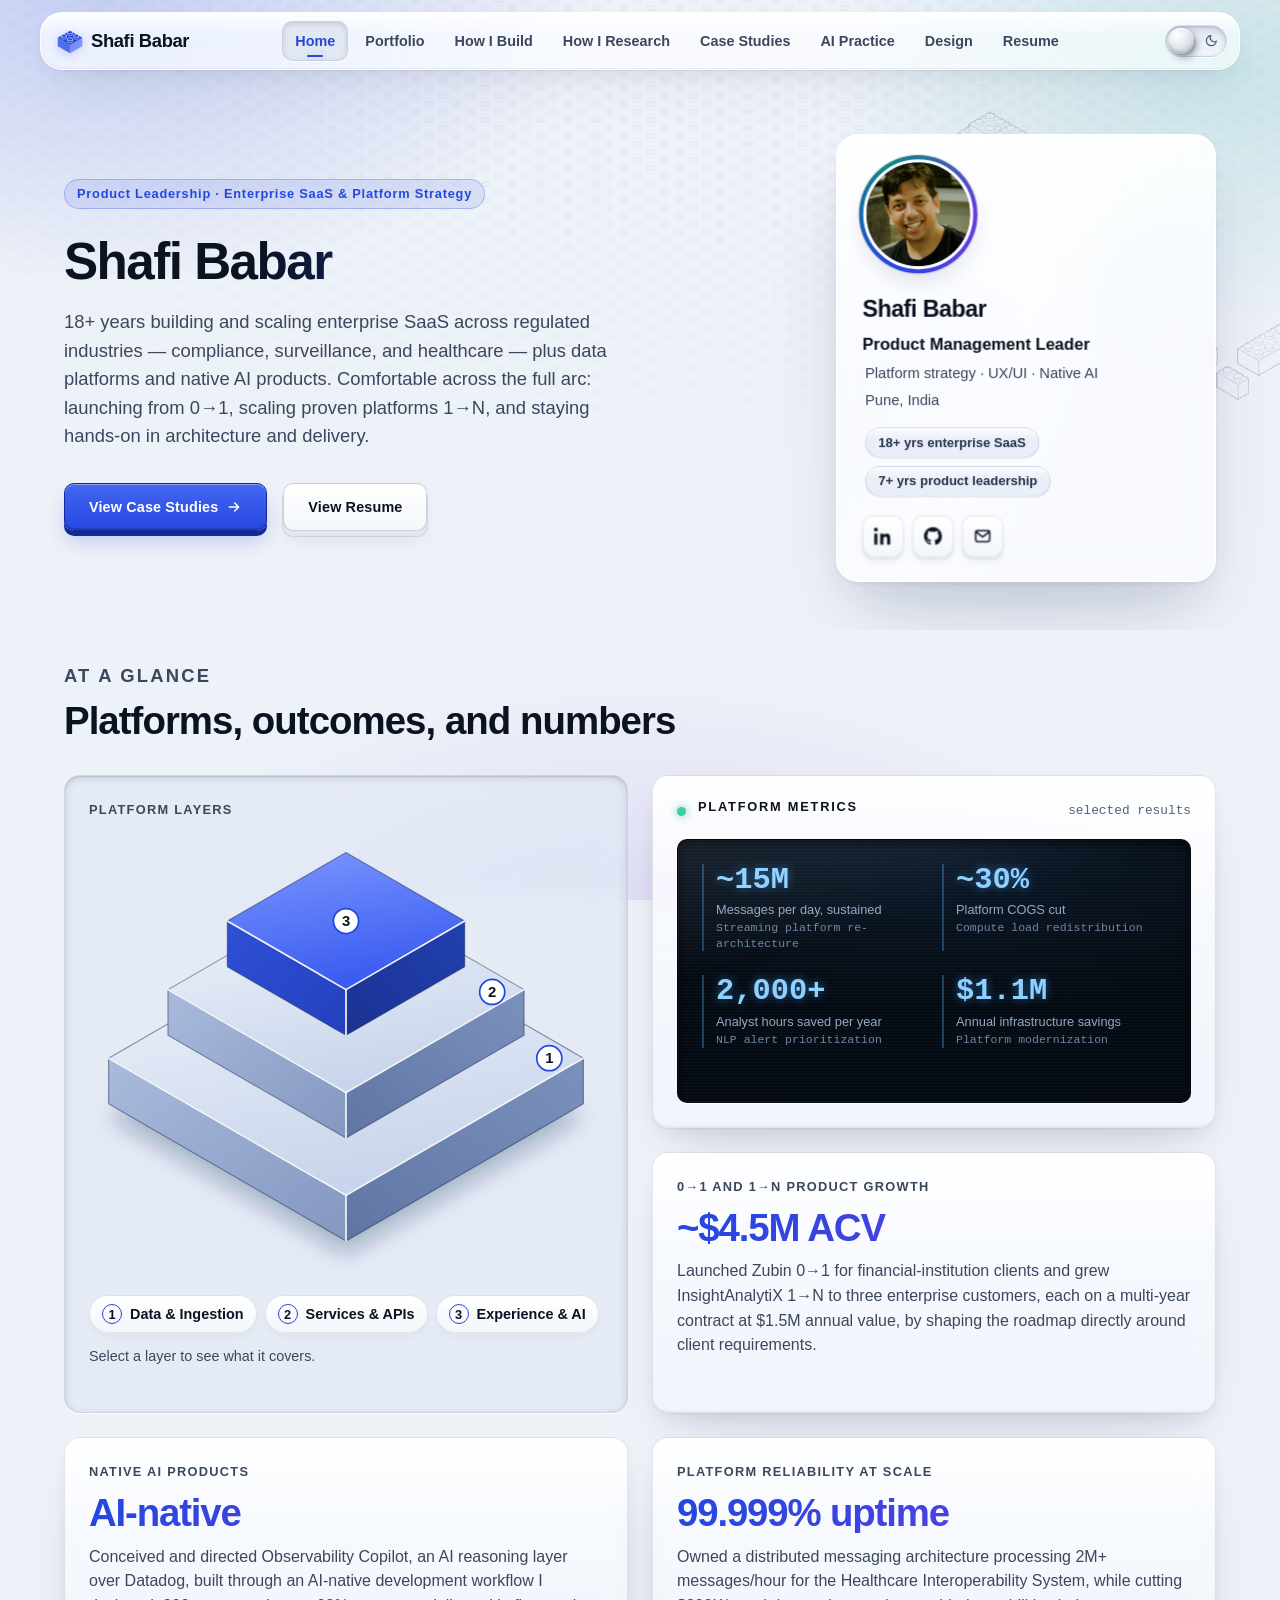
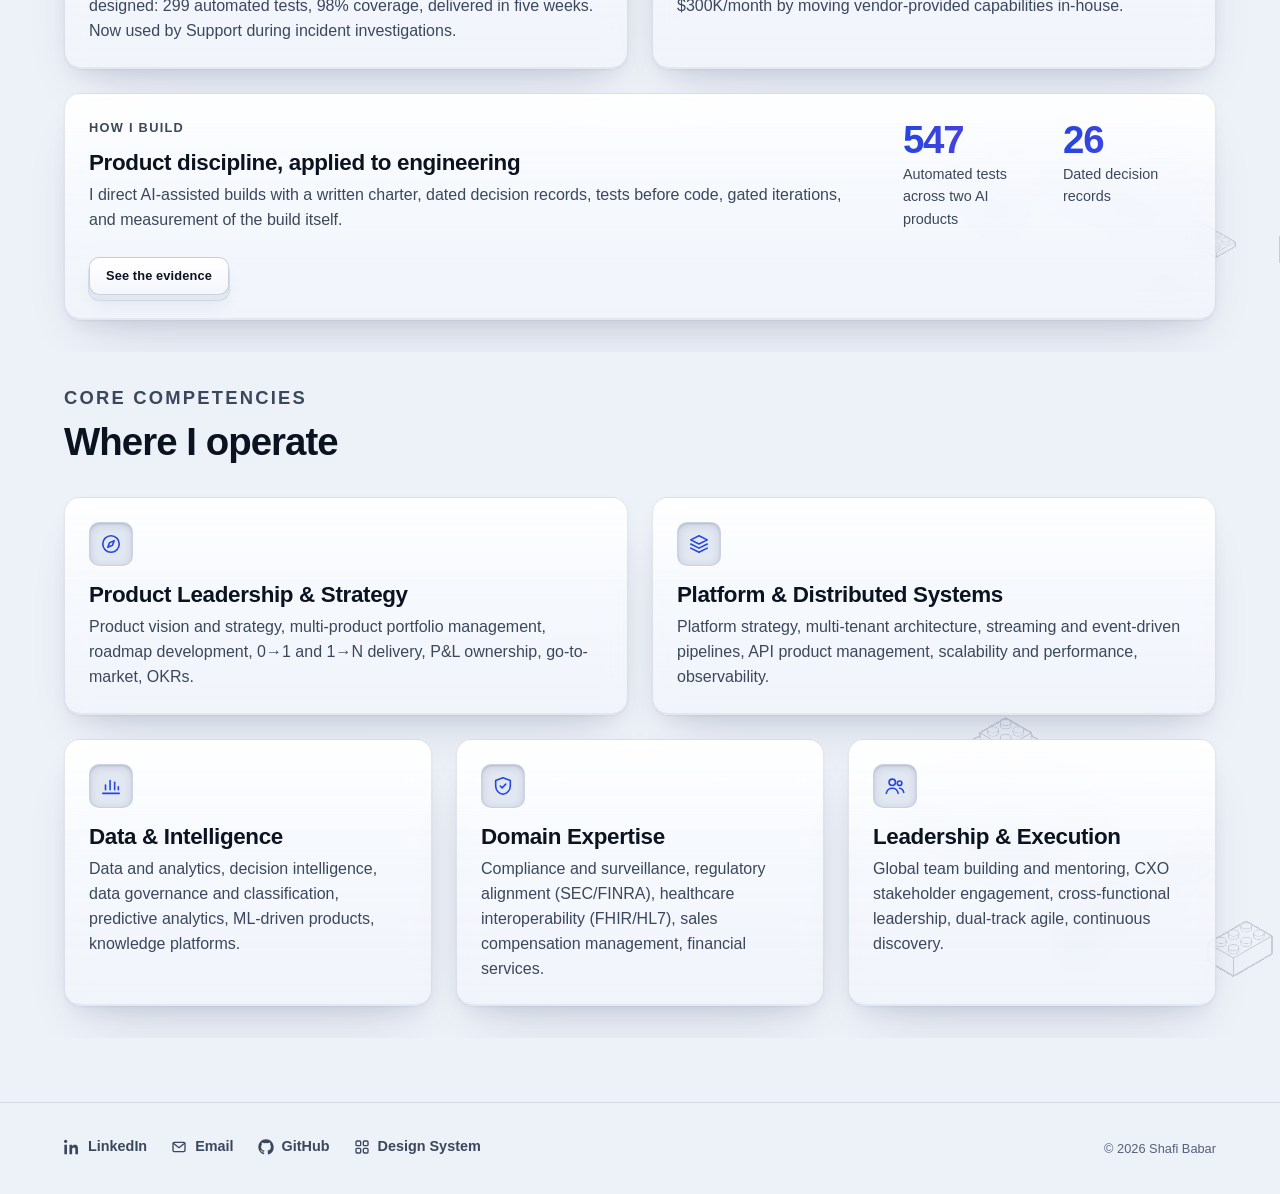
==== commit 40805b75: "Lead the Home page with skills, not employer The profile card now reads Product Management Leader wi" ====
--- a/index.html
+++ b/index.html
@@ -78,10 +78,10 @@
         </div>
         <div class="depth z-2">
           <p class="profile-name">Shafi Babar</p>
-          <p class="profile-role">Senior Technical Product Manager</p>
+          <p class="profile-role">Product Management Leader</p>
         </div>
         <div class="depth z-1">
-          <p class="profile-meta">Caizin Technologies · Client: Smarsh</p>
+          <p class="profile-meta">Platform strategy · UX/UI · Native AI</p>
           <p class="profile-meta">Pune, India</p>
           <div class="profile-chips">
             <span class="tag">18+ yrs enterprise SaaS</span>
@@ -166,11 +166,11 @@
           <div class="dashboard__screen">
             <dl class="dashboard__grid">
               <div class="readout">
-                <dt>Messages per day, sustained <span class="readout__source">Smarsh Enterprise Conduct</span></dt>
+                <dt>Messages per day, sustained <span class="readout__source">Streaming platform re-architecture</span></dt>
                 <dd class="readout__value" data-counter data-target="15" data-prefix="~" data-suffix="M">~15M</dd>
               </div>
               <div class="readout">
-                <dt>Platform COGS cut <span class="readout__source">Smarsh Enterprise Conduct</span></dt>
+                <dt>Platform COGS cut <span class="readout__source">Compute load redistribution</span></dt>
                 <dd class="readout__value" data-counter data-target="30" data-prefix="~" data-suffix="%">~30%</dd>
               </div>
               <div class="readout">
@@ -178,7 +178,7 @@
                 <dd class="readout__value" data-counter data-target="2000" data-suffix="+">2,000+</dd>
               </div>
               <div class="readout">
-                <dt>Annual infrastructure savings <span class="readout__source">Data Dynamics modernization</span></dt>
+                <dt>Annual infrastructure savings <span class="readout__source">Platform modernization</span></dt>
                 <dd class="readout__value" data-counter data-target="1.1" data-decimals="1" data-prefix="$" data-suffix="M">$1.1M</dd>
               </div>
             </dl>
@@ -186,19 +186,19 @@
         </article>
 
         <article class="tile span-3 reveal">
-          <p class="tile-kicker">Data Dynamics</p>
+          <p class="tile-kicker">0→1 and 1→N product growth</p>
           <span class="tile-stat">~$4.5M ACV</span>
           <p>Launched Zubin 0→1 for financial-institution clients and grew InsightAnalytiX 1→N to three enterprise customers, each on a multi-year contract at $1.5M annual value, by shaping the roadmap directly around client requirements.</p>
         </article>
 
         <article class="tile span-3 reveal">
-          <p class="tile-kicker">Caizin · Client: Smarsh</p>
+          <p class="tile-kicker">Native AI products</p>
           <span class="tile-stat">AI-native</span>
           <p>Conceived and directed Observability Copilot, an AI reasoning layer over Datadog, built through an AI-native development workflow I designed: 299 automated tests, 98% coverage, delivered in five weeks. Now used by Support during incident investigations.</p>
         </article>
 
         <article class="tile span-3 reveal">
-          <p class="tile-kicker">Nuance Communications</p>
+          <p class="tile-kicker">Platform reliability at scale</p>
           <span class="tile-stat">99.999% uptime</span>
           <p>Owned a distributed messaging architecture processing 2M+ messages/hour for the Healthcare Interoperability System, while cutting $300K/month by moving vendor-provided capabilities in-house.</p>
         </article>
--- a/css/styles.css
+++ b/css/styles.css
@@ -911,7 +911,17 @@
 .motif-card .z-3 { --zs: 0.946; }
 .motif-card .z-4 { --zs: 0.91; }
 .motif-card .depth svg { width: 100%; height: 100%; overflow: visible; }
-.motif-card .z-4 svg { filter: drop-shadow(0 14px 10px var(--shadow-3)); }
+/* The brick being placed glows in the accent blue */
+.motif-card { --bk-glow: light-dark(rgba(36, 71, 224, 0.55), rgba(62, 166, 255, 0.85)); }
+.motif-card .z-4 svg {
+  filter: drop-shadow(0 0 4px var(--bk-glow)) drop-shadow(0 0 14px var(--bk-glow)) drop-shadow(0 16px 10px var(--shadow-3));
+}
+@media (prefers-reduced-motion: no-preference) {
+  .motif-card .z-4 svg { animation: brick-glow 3.2s ease-in-out infinite; }
+}
+@keyframes brick-glow {
+  50% { filter: drop-shadow(0 0 2px var(--bk-glow)) drop-shadow(0 0 8px var(--bk-glow)) drop-shadow(0 16px 10px var(--shadow-3)); }
+}
 @media (max-width: 640px) {
   .page-hero-grid .motif-card { order: -1; width: 180px; }
 }
@@ -925,13 +935,19 @@
 .bk .bk-gloss { fill: url(#bk-gloss); stroke: none; }
 .bk .bk-hi { fill: #fff; opacity: 0.55; stroke: none; }
 .bk .bk-edge-hi { fill: none; stroke: #fff; stroke-opacity: 0.6; stroke-width: 0.7; stroke-linecap: round; }
-.bk-blue   { --bk-top: light-dark(#6b8bff, #7aa6ff); --bk-left: light-dark(#2f55e8, #3f7cf0); --bk-right: light-dark(#1c37b0, #2a5bc8); }
-.bk-teal   { --bk-top: light-dark(#3fd0c2, #4fe0d2); --bk-left: light-dark(#13a092, #1cb3a4); --bk-right: light-dark(#0b7168, #10857a); }
-.bk-violet { --bk-top: light-dark(#a78bff, #b49cff); --bk-left: light-dark(#7148ea, #7d57f0); --bk-right: light-dark(#4f2cc0, #5a37cc); }
-.bk-amber  { --bk-top: light-dark(#ffd06b, #ffd77f); --bk-left: light-dark(#f0a51f, #f5ad2c); --bk-right: light-dark(#bf7a0c, #c98312); }
-.bk-white  { --bk-top: light-dark(#ffffff, #e9eef6); --bk-left: light-dark(#d5ddeb, #b7c2d6); --bk-right: light-dark(#aebbd1, #8e9bb3); }
-.bk-plate  { --bk-top: light-dark(#e4eaf5, #2c3957); --bk-left: light-dark(#c3cde0, #1f2940); --bk-right: light-dark(#a9b6cd, #172033); }
-.bk { --bk-edge: light-dark(rgba(12, 22, 48, 0.35), rgba(0, 0, 0, 0.55)); }
+/* Palette: neutrals (white → black) plus two blues from the theme accent.
+   Each shade has its own light- and dark-theme values. */
+.bk-white    { --bk-top: light-dark(#ffffff, #eef2f7); --bk-left: light-dark(#d9dfe9, #bcc5d3); --bk-right: light-dark(#b3bdcc, #8f9aab); }
+.bk-silver   { --bk-top: light-dark(#e3e8ef, #c4ccd8); --bk-left: light-dark(#b9c2cf, #939eae); --bk-right: light-dark(#939eae, #6d7888); }
+.bk-gray     { --bk-top: light-dark(#aeb7c4, #8e98a8); --bk-left: light-dark(#858f9e, #677180); --bk-right: light-dark(#677180, #4b5462); }
+.bk-graphite { --bk-top: light-dark(#6b7483, #5a6371); --bk-left: light-dark(#4d5562, #3f4652); --bk-right: light-dark(#394049, #2c323b); }
+.bk-charcoal { --bk-top: light-dark(#454c57, #3a414c); --bk-left: light-dark(#30363f, #282d35); --bk-right: light-dark(#22272e, #1b1f25); }
+.bk-black    { --bk-top: light-dark(#2a2f37, #23272e); --bk-left: light-dark(#1a1e24, #15181d); --bk-right: light-dark(#101317, #0c0e11); }
+.bk-blue     { --bk-top: light-dark(#5b7cff, #4db0ff); --bk-left: light-dark(#2447e0, #2a8ae6); --bk-right: light-dark(#1a36b8, #1a64b0); }
+.bk-navy     { --bk-top: light-dark(#3a56c9, #2f6fb8); --bk-left: light-dark(#233a9e, #1f528f); --bk-right: light-dark(#172a78, #153a68); }
+.bk-plate    { --bk-top: light-dark(#e4eaf5, #2a3140); --bk-left: light-dark(#c3cde0, #1e242f); --bk-right: light-dark(#a9b6cd, #161b23); }
+/* Edges: a dark outline in light mode, a faint cool rim light in dark mode so black bricks still read */
+.bk { --bk-edge: light-dark(rgba(12, 22, 48, 0.35), rgba(150, 185, 230, 0.28)); }
 
 .profile-photo {
   width: 112px;
